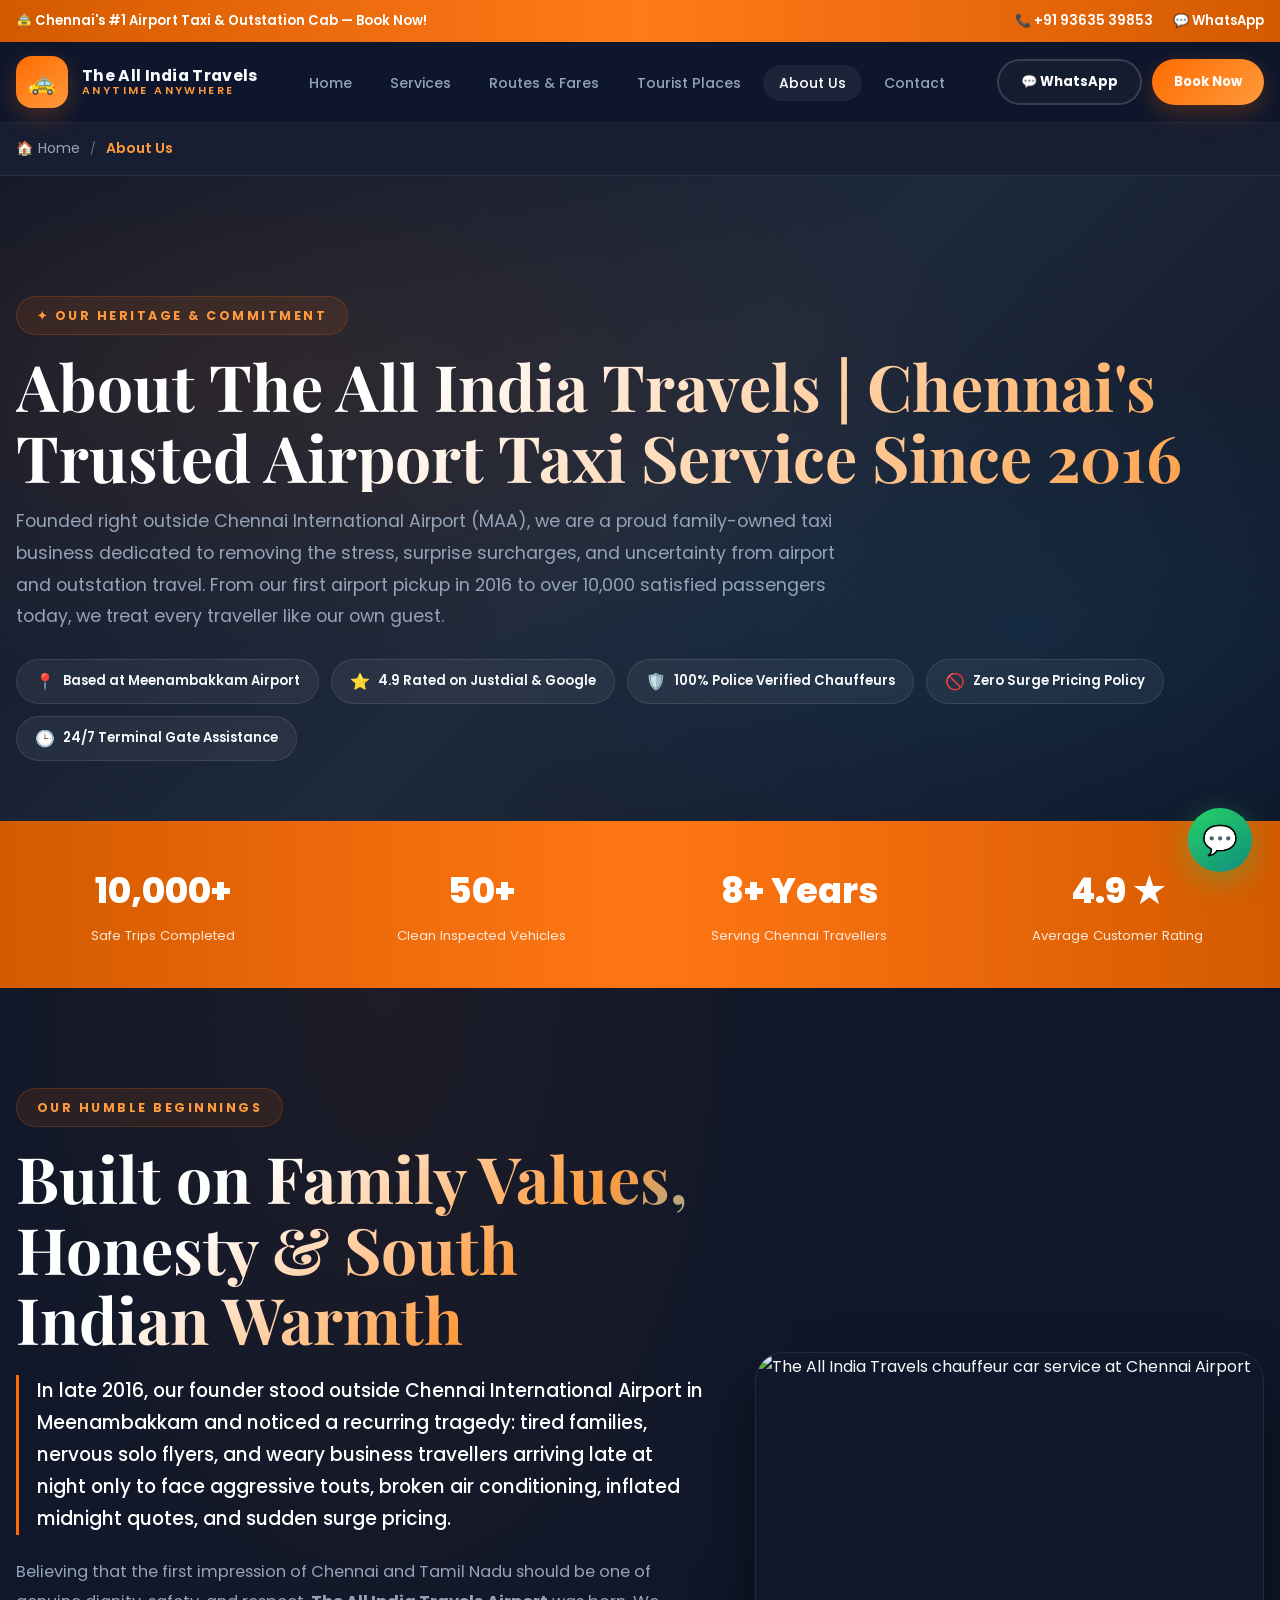
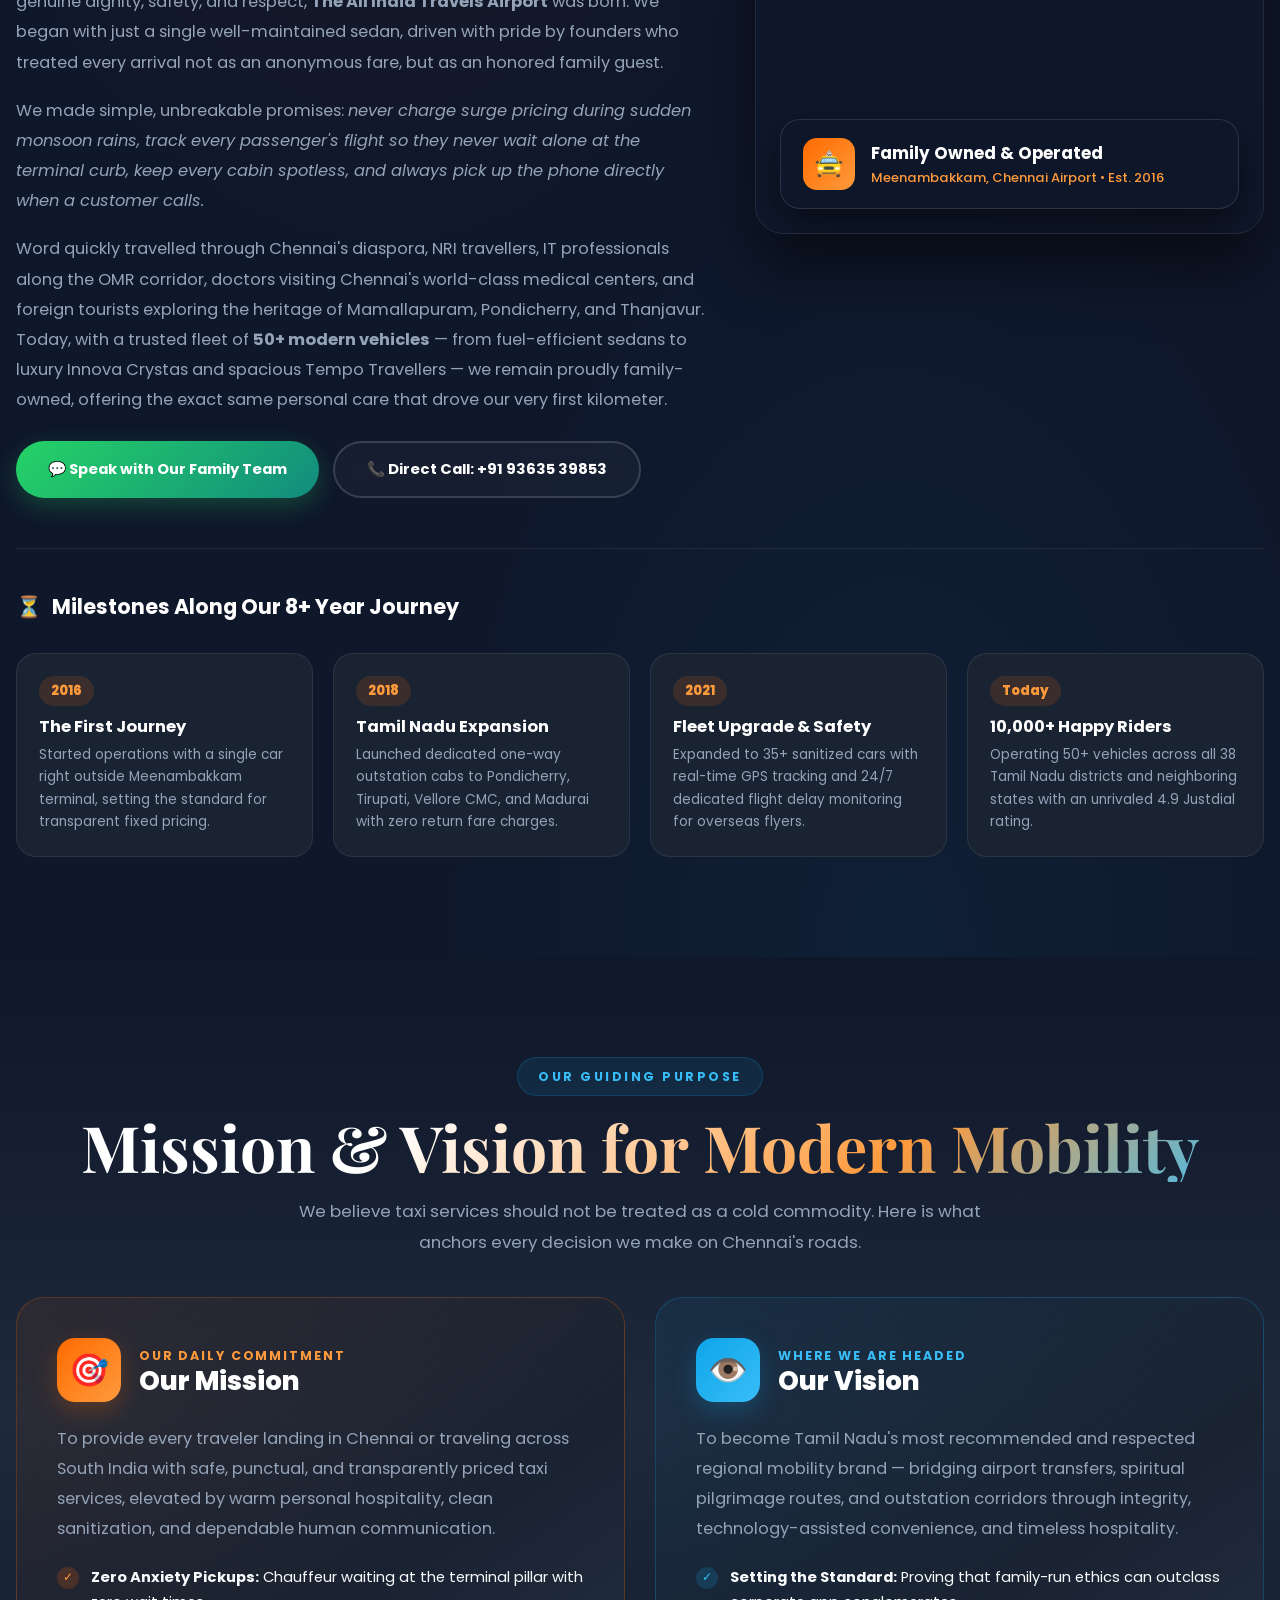
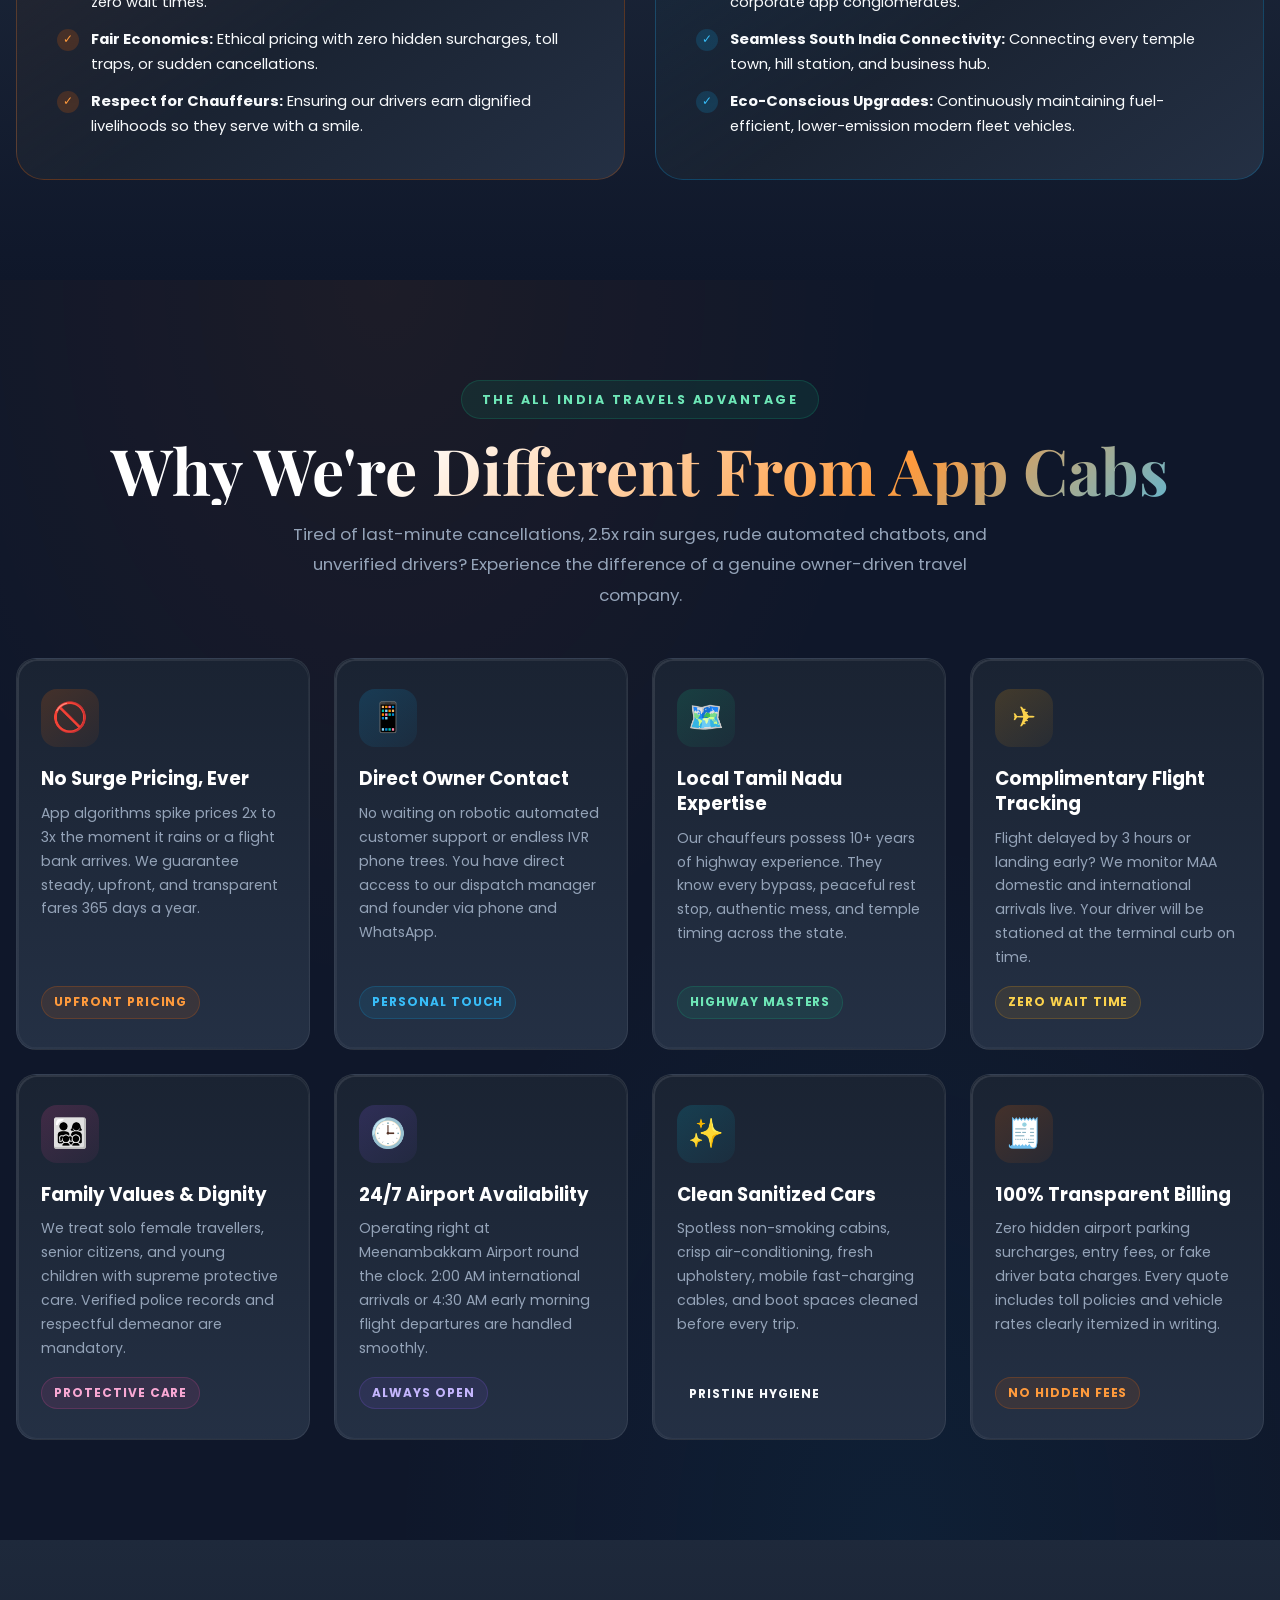
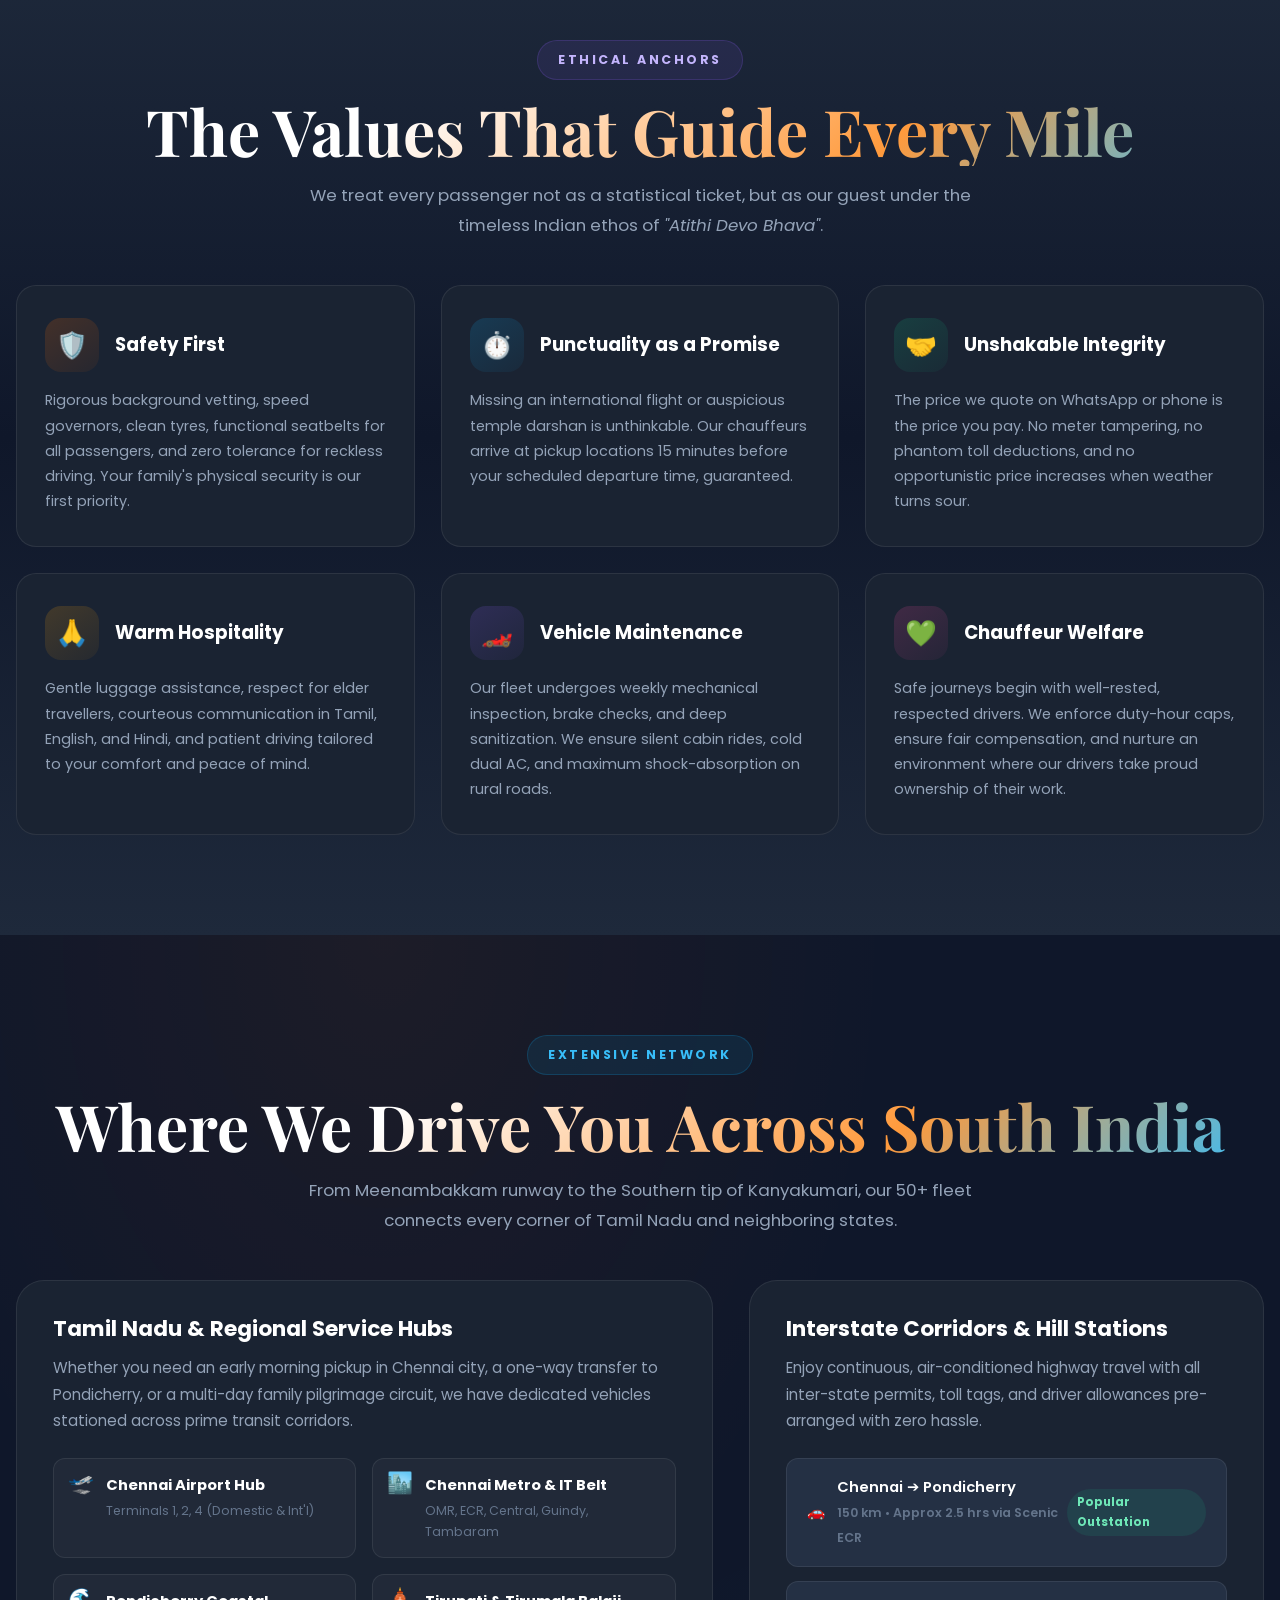
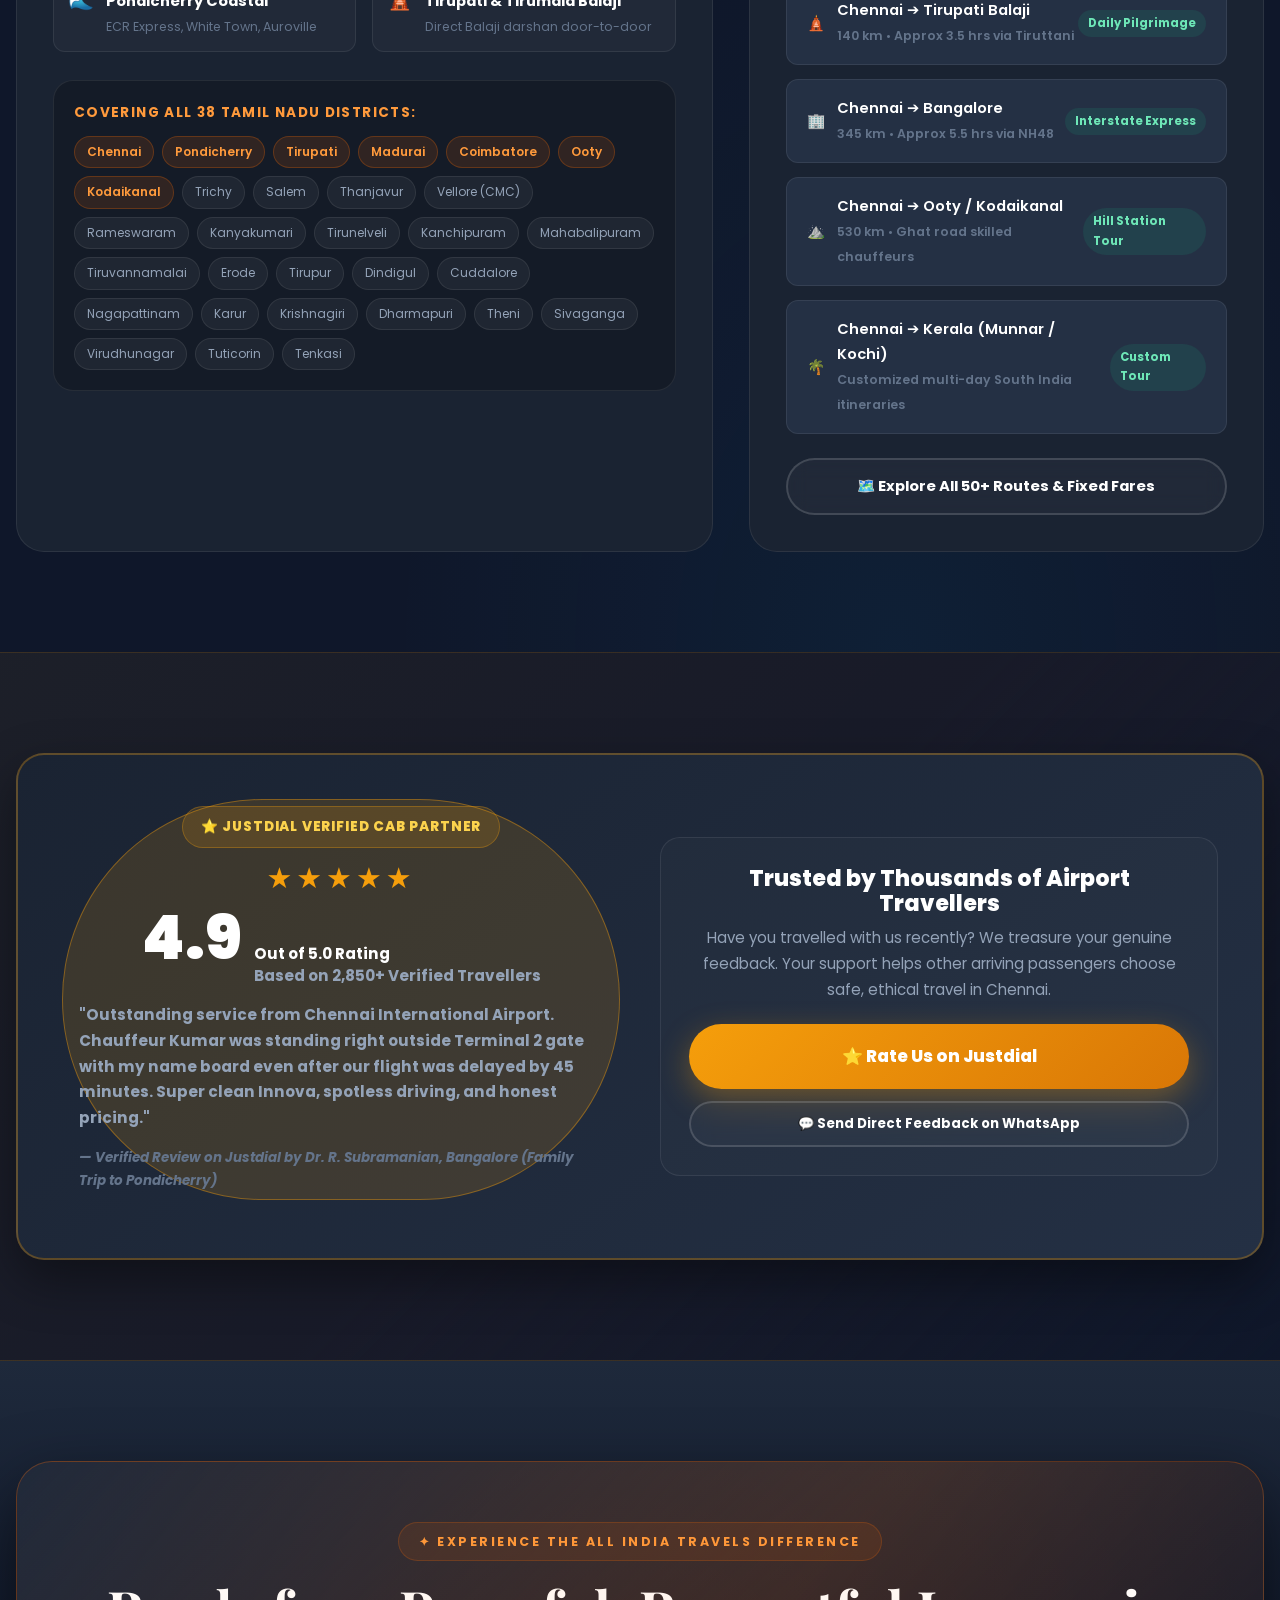
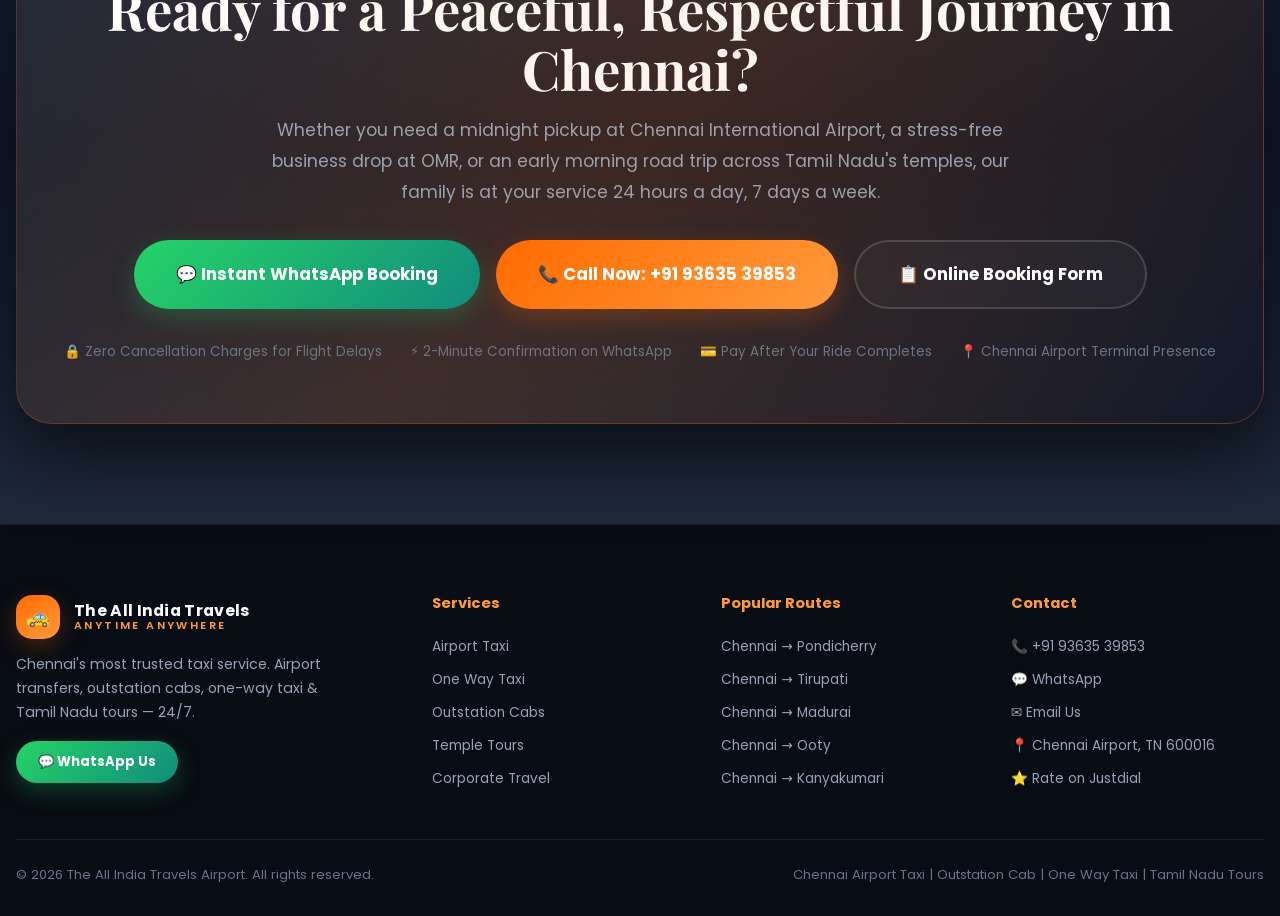
==== about.html @ 5c773606 "feat: complete multi-page website build with separate CSS and JS" ====
<!DOCTYPE html>
<html lang="en">
<head>
  <meta charset="UTF-8" />
  <meta name="viewport" content="width=device-width, initial-scale=1.0" />
  <title>About The All India Travels | Chennai's Trusted Airport Taxi Service Since 2016</title>
  <meta name="description" content="Learn about The All India Travels Airport — Chennai's family-owned taxi service founded in 2016. 50+ vehicles, 10,000+ happy passengers, zero surge pricing, and 24/7 airport transfers across Tamil Nadu." />
  <meta name="keywords" content="about the all india travels, chennai airport taxi company, trusted cab service chennai, family owned taxi chennai, meenambakkam airport cabs, outstation taxi tamil nadu, chennai taxi service history, reliable cab drivers chennai, airport taxi service 2016" />
  <meta name="author" content="The All India Travels" />
  <meta name="robots" content="index, follow" />
  <link rel="canonical" href="https://www.theallindiatravels.online/about.html" />

  <!-- Open Graph / Facebook -->
  <meta property="og:title" content="About The All India Travels | Chennai's Trusted Airport Taxi Service Since 2016" />
  <meta property="og:description" content="Family-owned taxi business at Chennai International Airport. 50+ modern vehicles, 10,000+ journeys completed, zero surge pricing, and personal hospitality across Tamil Nadu." />
  <meta property="og:type" content="website" />
  <meta property="og:url" content="https://www.theallindiatravels.online/about.html" />
  <meta property="og:image" content="https://images.unsplash.com/photo-1549399542-7e3f8b79c341?w=1200&h=630&fit=crop" />

  <!-- Twitter Card -->
  <meta name="twitter:card" content="summary_large_image" />
  <meta name="twitter:title" content="About The All India Travels | Chennai Airport Taxi Service" />
  <meta name="twitter:description" content="Discover our story: from a single airport car in 2016 to 50+ vehicles serving 10,000+ passengers across Tamil Nadu." />
  <meta name="twitter:image" content="https://images.unsplash.com/photo-1549399542-7e3f8b79c341?w=1200&h=630&fit=crop" />

  <!-- Geo Meta Tags -->
  <meta name="geo.region" content="IN-TN" />
  <meta name="geo.placename" content="Chennai" />
  <meta name="geo.position" content="12.9941;80.1709" />
  <meta name="ICBM" content="12.9941, 80.1709" />

  <!-- Google Fonts -->
  <link rel="preconnect" href="https://fonts.googleapis.com" />
  <link rel="preconnect" href="https://fonts.gstatic.com" crossorigin />
  <link href="https://fonts.googleapis.com/css2?family=Poppins:wght@400;500;600;700;800;900&family=Playfair+Display:wght@600;700;800&display=swap" rel="stylesheet" />

  <!-- Main Stylesheet -->
  <link rel="stylesheet" href="css/style.css" />

  <!-- Schema.org JSON-LD Markup -->
  <script type="application/ld+json">
  {
    "@context": "https://schema.org",
    "@graph": [
      {
        "@type": "AboutPage",
        "@id": "https://www.theallindiatravels.online/about.html#webpage",
        "url": "https://www.theallindiatravels.online/about.html",
        "name": "About The All India Travels | Chennai's Trusted Airport Taxi Service Since 2016",
        "description": "Background, mission, values, and story of The All India Travels Airport — Chennai's premier family-operated airport cab service.",
        "isPartOf": {
          "@type": "WebSite",
          "@id": "https://www.theallindiatravels.online/#website",
          "url": "https://www.theallindiatravels.online/",
          "name": "The All India Travels"
        }
      },
      {
        "@type": "TaxiService",
        "@id": "https://www.theallindiatravels.online/#taxibusiness",
        "name": "The All India Travels Airport",
        "alternateName": "The All India Travels",
        "foundingDate": "2016",
        "slogan": "AnyTime AnyWhere",
        "description": "Family-owned taxi company based at Chennai International Airport (MAA). Providing reliable airport transfers, outstation one-way cabs, temple tour packages, and corporate travels across Tamil Nadu and South India.",
        "telephone": "+919363539853",
        "email": "theallindiatravels@gmail.com",
        "url": "https://www.theallindiatravels.online/",
        "image": "https://images.unsplash.com/photo-1549399542-7e3f8b79c341?w=1200&h=630&fit=crop",
        "address": {
          "@type": "PostalAddress",
          "streetAddress": "International Airport, Pallavaram, Meenambakkam",
          "addressLocality": "Chennai",
          "addressRegion": "Tamil Nadu",
          "postalCode": "600016",
          "addressCountry": "IN"
        },
        "geo": {
          "@type": "GeoCoordinates",
          "latitude": "12.9941",
          "longitude": "80.1709"
        },
        "openingHoursSpecification": {
          "@type": "OpeningHoursSpecification",
          "dayOfWeek": ["Monday", "Tuesday", "Wednesday", "Thursday", "Friday", "Saturday", "Sunday"],
          "opens": "00:00",
          "closes": "23:59"
        },
        "priceRange": "₹₹",
        "aggregateRating": {
          "@type": "AggregateRating",
          "ratingValue": "4.9",
          "reviewCount": "2850",
          "bestRating": "5"
        },
        "sameAs": [
          "https://jsdl.in/RSL-OTC1785735437"
        ]
      }
    ]
  }
  </script>

  <!-- Custom Page Styles for About Us Section Highlights -->
  <style>
    /* Breadcrumb styling */
    .breadcrumb-nav {
      background: rgba(255, 255, 255, 0.03);
      border-bottom: 1px solid var(--border);
    }
    .breadcrumb-nav .container {
      display: flex;
      align-items: center;
      gap: 10px;
      padding: 14px 0;
      font-size: 0.88rem;
      color: var(--text-muted);
    }
    .breadcrumb-nav a {
      color: var(--text-muted);
      display: inline-flex;
      align-items: center;
      gap: 6px;
      transition: color 0.2s;
    }
    .breadcrumb-nav a:hover {
      color: var(--primary-light);
    }
    .breadcrumb-nav .sep {
      color: var(--text-faint);
      font-size: 0.75rem;
    }
    .breadcrumb-nav .current {
      color: var(--primary-light);
      font-weight: 600;
    }

    /* Page Hero custom badges */
    .about-hero-highlights {
      display: flex;
      flex-wrap: wrap;
      gap: 12px;
      margin-top: 26px;
    }
    .hero-badge {
      display: inline-flex;
      align-items: center;
      gap: 8px;
      padding: 8px 18px;
      border-radius: 999px;
      font-size: 0.82rem;
      font-weight: 600;
      background: rgba(255, 255, 255, 0.06);
      border: 1px solid rgba(255, 255, 255, 0.1);
      color: var(--text);
      backdrop-filter: blur(8px);
    }
    .hero-badge span {
      font-size: 1rem;
    }

    /* Story Section Styles */
    .story-grid {
      display: grid;
      grid-template-columns: 1.15fr 0.85fr;
      gap: 50px;
      align-items: center;
    }
    .story-content p {
      color: var(--text-muted);
      font-size: 1.02rem;
      line-height: 1.85;
      margin-bottom: 18px;
    }
    .story-lead {
      font-size: 1.18rem !important;
      color: #fff !important;
      font-weight: 500;
      line-height: 1.7 !important;
      border-left: 3px solid var(--primary);
      padding-left: 18px;
      margin-bottom: 22px !important;
    }
    .story-image-wrap {
      position: relative;
      border-radius: var(--radius-lg);
      overflow: hidden;
      box-shadow: var(--shadow-lg);
      border: 1px solid var(--border);
    }
    .story-image-wrap img {
      width: 100%;
      height: 480px;
      object-fit: cover;
      display: block;
      transition: transform 0.6s var(--ease);
    }
    .story-image-wrap:hover img {
      transform: scale(1.04);
    }
    .story-floating-badge {
      position: absolute;
      bottom: 24px;
      left: 24px;
      right: 24px;
      background: rgba(15, 23, 42, 0.88);
      backdrop-filter: blur(16px);
      border: 1px solid rgba(255, 255, 255, 0.12);
      border-radius: var(--radius);
      padding: 18px 22px;
      display: flex;
      align-items: center;
      gap: 16px;
      box-shadow: 0 16px 36px rgba(0,0,0,0.5);
    }
    .badge-icon-box {
      width: 52px;
      height: 52px;
      border-radius: 14px;
      background: linear-gradient(135deg, var(--primary), var(--primary-light));
      display: grid;
      place-items: center;
      font-size: 1.5rem;
      flex-shrink: 0;
      color: #fff;
    }
    .badge-text strong {
      display: block;
      color: #fff;
      font-size: 1.05rem;
      font-family: 'Poppins', sans-serif;
    }
    .badge-text span {
      display: block;
      color: var(--primary-light);
      font-size: 0.82rem;
      font-weight: 500;
    }

    /* Milestone Timeline */
    .timeline-wrap {
      margin-top: 50px;
      padding-top: 40px;
      border-top: 1px solid var(--border);
    }
    .timeline-title {
      font-size: 1.3rem;
      font-family: 'Poppins', sans-serif;
      font-weight: 700;
      color: #fff;
      margin-bottom: 28px;
      display: flex;
      align-items: center;
      gap: 10px;
    }
    .timeline-grid {
      display: grid;
      grid-template-columns: repeat(4, 1fr);
      gap: 20px;
      position: relative;
    }
    .timeline-card {
      background: var(--surface);
      border: 1px solid var(--border);
      border-radius: var(--radius);
      padding: 22px;
      position: relative;
      transition: all 0.35s var(--ease);
    }
    .timeline-card:hover {
      border-color: var(--primary);
      transform: translateY(-4px);
      box-shadow: var(--shadow);
    }
    .timeline-year {
      display: inline-block;
      padding: 4px 12px;
      border-radius: 999px;
      background: rgba(255, 107, 0, 0.14);
      color: var(--primary-light);
      font-weight: 800;
      font-size: 0.82rem;
      margin-bottom: 12px;
      font-family: 'Poppins', sans-serif;
    }
    .timeline-card h4 {
      font-size: 1.02rem;
      font-family: 'Poppins', sans-serif;
      font-weight: 700;
      color: #fff;
      margin-bottom: 8px;
    }
    .timeline-card p {
      font-size: 0.85rem;
      color: var(--text-muted);
      line-height: 1.65;
      margin: 0;
    }

    /* Mission & Vision Section */
    .mission-vision-grid {
      display: grid;
      grid-template-columns: 1fr 1fr;
      gap: 30px;
      margin-top: 40px;
    }
    .mv-card {
      padding: 40px;
      border-radius: var(--radius-lg);
      position: relative;
      overflow: hidden;
      transition: all 0.4s var(--ease);
    }
    .mv-mission {
      background: linear-gradient(145deg, rgba(255,107,0,0.08) 0%, var(--surface) 60%, var(--surface-2) 100%);
      border: 1px solid rgba(255,107,0,0.25);
    }
    .mv-mission:hover {
      border-color: var(--primary);
      box-shadow: 0 20px 45px rgba(255,107,0,0.18);
      transform: translateY(-6px);
    }
    .mv-vision {
      background: linear-gradient(145deg, rgba(14,165,233,0.08) 0%, var(--surface) 60%, var(--surface-2) 100%);
      border: 1px solid rgba(14,165,233,0.25);
    }
    .mv-vision:hover {
      border-color: var(--secondary);
      box-shadow: 0 20px 45px rgba(14,165,233,0.18);
      transform: translateY(-6px);
    }
    .mv-header {
      display: flex;
      align-items: center;
      gap: 18px;
      margin-bottom: 22px;
    }
    .mv-icon {
      width: 64px;
      height: 64px;
      border-radius: 18px;
      display: grid;
      place-items: center;
      font-size: 2rem;
      flex-shrink: 0;
    }
    .mv-mission .mv-icon {
      background: linear-gradient(135deg, var(--primary), var(--primary-light));
      color: #fff;
      box-shadow: 0 8px 24px var(--primary-glow);
    }
    .mv-vision .mv-icon {
      background: linear-gradient(135deg, var(--secondary), var(--secondary-light));
      color: #fff;
      box-shadow: 0 8px 24px var(--secondary-glow);
    }
    .mv-card h3 {
      font-size: 1.65rem;
      font-family: 'Poppins', sans-serif;
      font-weight: 800;
      color: #fff;
    }
    .mv-card .mv-tag {
      font-size: 0.78rem;
      text-transform: uppercase;
      letter-spacing: 0.15em;
      font-weight: 700;
      display: block;
    }
    .mv-mission .mv-tag { color: var(--primary-light); }
    .mv-vision .mv-tag { color: var(--secondary-light); }
    .mv-body p {
      color: var(--text-muted);
      font-size: 1.02rem;
      line-height: 1.85;
      margin-bottom: 20px;
    }
    .mv-points {
      list-style: none;
      padding: 0;
      margin: 0;
      display: flex;
      flex-direction: column;
      gap: 12px;
    }
    .mv-points li {
      display: flex;
      align-items: flex-start;
      gap: 12px;
      font-size: 0.92rem;
      color: var(--text);
    }
    .mv-points li span.tick {
      display: inline-grid;
      place-items: center;
      width: 22px;
      height: 22px;
      border-radius: 50%;
      font-size: 0.75rem;
      font-weight: 800;
      flex-shrink: 0;
      margin-top: 2px;
    }
    .mv-mission span.tick {
      background: rgba(255, 107, 0, 0.18);
      color: var(--primary-light);
    }
    .mv-vision span.tick {
      background: rgba(14, 165, 233, 0.18);
      color: var(--secondary-light);
    }

    /* 8 Why We're Different Cards */
    .diff-grid {
      display: grid;
      grid-template-columns: repeat(4, 1fr);
      gap: 24px;
      margin-top: 48px;
    }
    .diff-card {
      background: linear-gradient(180deg, var(--surface), var(--surface-2));
      border: 1px solid var(--border);
      border-radius: var(--radius);
      padding: 30px 24px;
      display: flex;
      flex-direction: column;
      justify-content: space-between;
      transition: all 0.35s var(--ease);
      position: relative;
      overflow: hidden;
    }
    .diff-card::after {
      content: '';
      position: absolute;
      inset: 0;
      border-radius: var(--radius);
      padding: 1.5px;
      background: linear-gradient(135deg, rgba(255,255,255,0.1), transparent);
      -webkit-mask: linear-gradient(#fff 0 0) content-box, linear-gradient(#fff 0 0);
      -webkit-mask-composite: xor;
      mask-composite: exclude;
      pointer-events: none;
    }
    .diff-card:hover {
      transform: translateY(-8px);
      box-shadow: var(--shadow-lg);
    }
    .diff-card:nth-child(1):hover { border-color: var(--primary); }
    .diff-card:nth-child(2):hover { border-color: var(--secondary); }
    .diff-card:nth-child(3):hover { border-color: var(--green); }
    .diff-card:nth-child(4):hover { border-color: var(--amber); }
    .diff-card:nth-child(5):hover { border-color: var(--pink); }
    .diff-card:nth-child(6):hover { border-color: var(--purple); }
    .diff-card:nth-child(7):hover { border-color: var(--cyan); }
    .diff-card:nth-child(8):hover { border-color: var(--primary-light); }

    .diff-icon-wrap {
      width: 58px;
      height: 58px;
      border-radius: 16px;
      display: grid;
      place-items: center;
      font-size: 1.8rem;
      margin-bottom: 20px;
      transition: transform 0.3s var(--ease-bounce);
    }
    .diff-card:hover .diff-icon-wrap {
      transform: scale(1.1) rotate(-4deg);
    }
    .diff-card h4 {
      font-size: 1.15rem;
      font-family: 'Poppins', sans-serif;
      font-weight: 700;
      color: #fff;
      margin-bottom: 10px;
      line-height: 1.35;
    }
    .diff-card p {
      color: var(--text-muted);
      font-size: 0.88rem;
      line-height: 1.7;
      margin-bottom: 16px;
      flex-grow: 1;
    }
    .diff-card-meta {
      display: inline-flex;
      align-items: center;
      gap: 6px;
      font-size: 0.75rem;
      font-weight: 700;
      text-transform: uppercase;
      letter-spacing: 0.08em;
      padding: 5px 12px;
      border-radius: 999px;
      width: fit-content;
    }

    /* Values Section */
    .values-grid {
      display: grid;
      grid-template-columns: repeat(3, 1fr);
      gap: 26px;
      margin-top: 45px;
    }
    .value-card {
      background: var(--surface);
      border: 1px solid var(--border);
      border-radius: var(--radius);
      padding: 32px 28px;
      position: relative;
      overflow: hidden;
      transition: all 0.35s var(--ease);
    }
    .value-card:hover {
      border-color: rgba(255, 255, 255, 0.2);
      transform: translateY(-6px);
      box-shadow: var(--shadow-lg);
    }
    .value-card-top {
      display: flex;
      align-items: center;
      gap: 16px;
      margin-bottom: 16px;
    }
    .value-icon {
      width: 54px;
      height: 54px;
      border-radius: 16px;
      display: grid;
      place-items: center;
      font-size: 1.6rem;
      flex-shrink: 0;
    }
    .value-card h4 {
      font-size: 1.15rem;
      font-family: 'Poppins', sans-serif;
      font-weight: 700;
      color: #fff;
    }
    .value-card p {
      color: var(--text-muted);
      font-size: 0.9rem;
      line-height: 1.75;
      margin: 0;
    }

    /* Coverage Section */
    .coverage-grid {
      display: grid;
      grid-template-columns: 1.15fr 0.85fr;
      gap: 36px;
      margin-top: 45px;
      align-items: stretch;
    }
    .coverage-card {
      background: var(--surface);
      border: 1px solid var(--border);
      border-radius: var(--radius-lg);
      padding: 36px;
      display: flex;
      flex-direction: column;
      justify-content: space-between;
    }
    .coverage-card h3 {
      font-size: 1.35rem;
      font-family: 'Poppins', sans-serif;
      font-weight: 700;
      color: #fff;
      margin-bottom: 14px;
    }
    .coverage-card p {
      color: var(--text-muted);
      font-size: 0.94rem;
      line-height: 1.75;
      margin-bottom: 24px;
    }
    .hub-list {
      display: grid;
      grid-template-columns: repeat(2, 1fr);
      gap: 16px;
      margin-bottom: 28px;
    }
    .hub-item {
      display: flex;
      align-items: flex-start;
      gap: 12px;
      padding: 14px;
      background: rgba(255, 255, 255, 0.03);
      border: 1px solid var(--border);
      border-radius: var(--radius-sm);
      transition: border-color 0.2s;
    }
    .hub-item:hover {
      border-color: var(--primary);
    }
    .hub-icon {
      font-size: 1.3rem;
      line-height: 1;
    }
    .hub-info strong {
      display: block;
      font-size: 0.92rem;
      color: #fff;
      font-family: 'Poppins', sans-serif;
    }
    .hub-info span {
      display: block;
      font-size: 0.78rem;
      color: var(--text-faint);
      margin-top: 2px;
    }

    .districts-container {
      background: rgba(0, 0, 0, 0.22);
      border: 1px solid var(--border);
      border-radius: var(--radius);
      padding: 20px;
    }
    .districts-title {
      font-size: 0.85rem;
      font-weight: 700;
      text-transform: uppercase;
      letter-spacing: 0.1em;
      color: var(--primary-light);
      margin-bottom: 12px;
    }
    .district-tags {
      display: flex;
      flex-wrap: wrap;
      gap: 8px;
    }
    .dist-tag {
      font-size: 0.75rem;
      padding: 5px 12px;
      background: rgba(255, 255, 255, 0.05);
      border: 1px solid rgba(255, 255, 255, 0.08);
      border-radius: 999px;
      color: var(--text-muted);
      transition: all 0.2s;
    }
    .dist-tag:hover {
      color: #fff;
      border-color: var(--secondary);
      background: rgba(14, 165, 233, 0.12);
    }
    .dist-tag.featured {
      background: rgba(255, 107, 0, 0.12);
      border-color: rgba(255, 107, 0, 0.25);
      color: var(--primary-light);
      font-weight: 600;
    }

    .corridor-list {
      display: flex;
      flex-direction: column;
      gap: 14px;
    }
    .corridor-item {
      display: flex;
      align-items: center;
      justify-content: space-between;
      padding: 16px 20px;
      background: var(--surface-2);
      border: 1px solid var(--border);
      border-radius: var(--radius-sm);
      transition: all 0.3s var(--ease);
    }
    .corridor-item:hover {
      border-color: var(--secondary);
      transform: translateX(4px);
    }
    .corridor-route {
      display: flex;
      align-items: center;
      gap: 12px;
      font-weight: 600;
      font-size: 0.92rem;
      color: #fff;
    }
    .corridor-time {
      font-size: 0.78rem;
      color: var(--text-faint);
    }
    .corridor-type {
      padding: 4px 10px;
      border-radius: 999px;
      font-size: 0.72rem;
      font-weight: 700;
      background: rgba(16, 185, 129, 0.12);
      color: var(--green-light);
    }

    /* Justdial Rating Section */
    .jd-section {
      background: linear-gradient(135deg, rgba(245, 158, 11, 0.06), rgba(255, 107, 0, 0.04), var(--dark));
      border-top: 1px solid rgba(245, 158, 11, 0.15);
      border-bottom: 1px solid rgba(245, 158, 11, 0.15);
      position: relative;
    }
    .jd-box {
      background: linear-gradient(145deg, var(--surface), var(--surface-2));
      border: 2px solid rgba(245, 158, 11, 0.3);
      border-radius: var(--radius-lg);
      padding: 44px;
      display: grid;
      grid-template-columns: 1fr 1fr;
      gap: 40px;
      align-items: center;
      box-shadow: 0 20px 50px rgba(0,0,0,0.4);
    }
    .jd-badge-wrap {
      display: flex;
      flex-direction: column;
      gap: 16px;
    }
    .jd-logo-pill {
      display: inline-flex;
      align-items: center;
      gap: 10px;
      padding: 8px 18px;
      border-radius: 999px;
      background: rgba(245, 158, 11, 0.15);
      color: var(--amber-light);
      font-weight: 800;
      font-size: 0.85rem;
      letter-spacing: 0.06em;
      text-transform: uppercase;
      width: fit-content;
      border: 1px solid rgba(245, 158, 11, 0.3);
    }
    .jd-stars-large {
      color: var(--amber);
      font-size: 1.8rem;
      letter-spacing: 4px;
      line-height: 1;
    }
    .jd-score-row {
      display: flex;
      align-items: baseline;
      gap: 12px;
    }
    .jd-score-number {
      font-size: 3.8rem;
      font-weight: 900;
      line-height: 1;
      font-family: 'Poppins', sans-serif;
      color: #fff;
    }
    .jd-score-sub {
      color: var(--text-muted);
      font-size: 0.95rem;
      line-height: 1.4;
    }
    .jd-score-sub strong {
      color: #fff;
      display: block;
    }
    .jd-action-area {
      background: rgba(255, 255, 255, 0.02);
      border: 1px solid var(--border);
      border-radius: var(--radius);
      padding: 28px;
      text-align: center;
    }
    .jd-action-area p {
      color: var(--text-muted);
      font-size: 0.94rem;
      line-height: 1.7;
      margin-bottom: 22px;
    }
    .btn-jd {
      background: linear-gradient(135deg, #F59E0B, #D97706);
      color: #fff;
      font-weight: 800;
      box-shadow: 0 10px 30px rgba(245, 158, 11, 0.35);
    }
    .btn-jd:hover {
      transform: translateY(-3px);
      box-shadow: 0 16px 40px rgba(245, 158, 11, 0.45);
      color: #fff;
    }

    /* CTA Section custom polish */
    .about-cta-card {
      background: linear-gradient(135deg, var(--dark-2) 0%, rgba(255,107,0,0.12) 50%, var(--dark) 100%);
      border: 1px solid rgba(255, 107, 0, 0.3);
      border-radius: var(--radius-xl);
      padding: 60px 40px;
      text-align: center;
      position: relative;
      overflow: hidden;
      box-shadow: 0 30px 70px rgba(0,0,0,0.6);
    }
    .about-cta-card::before {
      content: '';
      position: absolute;
      top: -50%;
      left: -50%;
      width: 200%;
      height: 200%;
      background: radial-gradient(circle at 50% 50%, rgba(255,107,0,0.08), transparent 60%);
      pointer-events: none;
    }
    .about-cta-buttons {
      display: flex;
      justify-content: center;
      gap: 16px;
      margin-top: 32px;
      flex-wrap: wrap;
    }
    .cta-guarantee-row {
      display: flex;
      justify-content: center;
      gap: 28px;
      margin-top: 32px;
      flex-wrap: wrap;
      color: var(--text-faint);
      font-size: 0.84rem;
    }
    .cta-guarantee-row span {
      display: inline-flex;
      align-items: center;
      gap: 6px;
    }

    /* Responsive adjustments for About page */
    @media (max-width: 1024px) {
      .story-grid, .coverage-grid, .jd-box {
        grid-template-columns: 1fr;
        gap: 36px;
      }
      .diff-grid {
        grid-template-columns: repeat(2, 1fr);
      }
      .timeline-grid {
        grid-template-columns: repeat(2, 1fr);
      }
      .values-grid {
        grid-template-columns: repeat(2, 1fr);
      }
      .story-image-wrap img {
        height: 380px;
      }
    }
    @media (max-width: 640px) {
      .diff-grid, .timeline-grid, .values-grid, .mission-vision-grid, .hub-list {
        grid-template-columns: 1fr;
      }
      .about-cta-card {
        padding: 40px 20px;
      }
      .jd-box {
        padding: 24px;
      }
      .jd-score-number {
        font-size: 2.8rem;
      }
      .story-floating-badge {
        position: static;
        margin-top: 14px;
      }
      .story-image-wrap img {
        height: 280px;
      }
    }
  </style>
</head>
<body>

  <!-- Page Loader -->
  <div class="page-loader"><div class="loader-spinner"></div></div>
  <div class="scroll-progress"></div>

  <!-- Top Bar -->
  <div class="topbar">
    <div class="container topbar-inner">
      <div>🚖 Chennai's #1 Airport Taxi & Outstation Cab — Book Now!</div>
      <div class="topbar-links">
        <a href="tel:+919363539853">📞 +91 93635 39853</a>
        <a href="https://wa.me/919363539853" target="_blank" rel="noopener noreferrer">💬 WhatsApp</a>
      </div>
    </div>
  </div>

  <!-- Header -->
  <header class="site-header">
    <div class="container header-inner">
      <a class="brand" href="index.html">
        <span class="brand-logo">🚕</span>
        <span class="brand-text">
          <strong>The All India Travels</strong>
          <small>AnyTime AnyWhere</small>
        </span>
      </a>
      <nav class="nav-desktop" aria-label="Primary">
        <ul>
          <li><a href="index.html">Home</a></li>
          <li><a href="services.html">Services</a></li>
          <li><a href="routes.html">Routes & Fares</a></li>
          <li><a href="tourist-places.html">Tourist Places</a></li>
          <li><a href="about.html">About Us</a></li>
          <li><a href="contact.html">Contact</a></li>
        </ul>
      </nav>
      <div class="header-cta">
        <a class="btn btn-outline btn-sm" href="https://wa.me/919363539853" target="_blank" rel="noopener noreferrer">💬 WhatsApp</a>
        <a class="btn btn-primary btn-sm" href="contact.html">Book Now</a>
      </div>
      <button class="hamburger" aria-label="Toggle menu">
        <span></span><span></span><span></span>
      </button>
    </div>
  </header>

  <!-- Mobile Nav -->
  <div class="mobile-nav">
    <a href="index.html">Home</a>
    <a href="services.html">Services</a>
    <a href="routes.html">Routes & Fares</a>
    <a href="tourist-places.html">Tourist Places</a>
    <a href="about.html">About Us</a>
    <a href="contact.html">Contact</a>
    <a class="btn btn-whatsapp" href="https://wa.me/919363539853" target="_blank" rel="noopener noreferrer">💬 Book on WhatsApp</a>
  </div>

  <!-- Breadcrumb Navigation -->
  <nav class="breadcrumb-nav" aria-label="Breadcrumb">
    <div class="container">
      <a href="index.html">🏠 Home</a>
      <span class="sep">/</span>
      <span class="current">About Us</span>
    </div>
  </nav>

  <!-- SECTION 1: Page Hero with Breadcrumb & Core Identity -->
  <section class="page-hero">
    <div class="container">
      <div class="fade-up">
        <div class="section-label label-orange">✦ Our Heritage & Commitment</div>
        <h1 style="margin-top: 16px;">About The All India Travels | Chennai's Trusted Airport Taxi Service Since 2016</h1>
        <p style="max-width: 78ch; font-size: 1.1rem; line-height: 1.8;">
          Founded right outside Chennai International Airport (MAA), we are a proud family-owned taxi business dedicated to removing the stress, surprise surcharges, and uncertainty from airport and outstation travel. From our first airport pickup in 2016 to over 10,000 satisfied passengers today, we treat every traveller like our own guest.
        </p>

        <div class="about-hero-highlights">
          <div class="hero-badge"><span>📍</span> Based at Meenambakkam Airport</div>
          <div class="hero-badge"><span>⭐</span> 4.9 Rated on Justdial & Google</div>
          <div class="hero-badge"><span>🛡️</span> 100% Police Verified Chauffeurs</div>
          <div class="hero-badge"><span>🚫</span> Zero Surge Pricing Policy</div>
          <div class="hero-badge"><span>🕒</span> 24/7 Terminal Gate Assistance</div>
        </div>
      </div>
    </div>
  </section>

  <!-- SECTION 6: Key Numbers & Stats Bar (Early Social Proof) -->
  <section class="stats-bar">
    <div class="container">
      <div class="stats-grid">
        <div class="stat-item fade-up">
          <span class="stat-num" data-count="10000" data-suffix="+">10,000+</span>
          <span class="stat-label">Safe Trips Completed</span>
        </div>
        <div class="stat-item fade-up" style="transition-delay: 0.1s;">
          <span class="stat-num" data-count="50" data-suffix="+">50+</span>
          <span class="stat-label">Clean Inspected Vehicles</span>
        </div>
        <div class="stat-item fade-up" style="transition-delay: 0.2s;">
          <span class="stat-num" data-count="8" data-suffix="+ Years">8+ Years</span>
          <span class="stat-label">Serving Chennai Travellers</span>
        </div>
        <div class="stat-item fade-up" style="transition-delay: 0.3s;">
          <span class="stat-num" data-count="4" data-suffix=".9 ★">4.9 ★</span>
          <span class="stat-label">Average Customer Rating</span>
        </div>
      </div>
    </div>
  </section>

  <!-- SECTION 2: Our Story — From One Car to 50+ Modern Vehicles -->
  <section class="section bg-gradient-radial">
    <div class="container">
      <div class="story-grid">
        <div class="story-content fade-left">
          <div class="section-label label-orange">Our Humble Beginnings</div>
          <h2 class="section-title" style="margin-bottom: 20px;">Built on Family Values, Honesty & South Indian Warmth</h2>
          
          <p class="story-lead">
            In late 2016, our founder stood outside Chennai International Airport in Meenambakkam and noticed a recurring tragedy: tired families, nervous solo flyers, and weary business travellers arriving late at night only to face aggressive touts, broken air conditioning, inflated midnight quotes, and sudden surge pricing.
          </p>

          <p>
            Believing that the first impression of Chennai and Tamil Nadu should be one of genuine dignity, safety, and respect, <strong>The All India Travels Airport</strong> was born. We began with just a single well-maintained sedan, driven with pride by founders who treated every arrival not as an anonymous fare, but as an honored family guest.
          </p>

          <p>
            We made simple, unbreakable promises: <em>never charge surge pricing during sudden monsoon rains, track every passenger's flight so they never wait alone at the terminal curb, keep every cabin spotless, and always pick up the phone directly when a customer calls.</em>
          </p>

          <p>
            Word quickly travelled through Chennai's diaspora, NRI travellers, IT professionals along the OMR corridor, doctors visiting Chennai's world-class medical centers, and foreign tourists exploring the heritage of Mamallapuram, Pondicherry, and Thanjavur. Today, with a trusted fleet of <strong>50+ modern vehicles</strong> — from fuel-efficient sedans to luxury Innova Crystas and spacious Tempo Travellers — we remain proudly family-owned, offering the exact same personal care that drove our very first kilometer.
          </p>

          <div style="display: flex; gap: 14px; margin-top: 26px; flex-wrap: wrap;">
            <a href="https://wa.me/919363539853?text=Hi%2C%20I%20would%20like%20to%20know%20more%20about%20your%20airport%20taxi%20services" class="btn btn-whatsapp" target="_blank" rel="noopener noreferrer">
              💬 Speak with Our Family Team
            </a>
            <a href="tel:+919363539853" class="btn btn-outline">
              📞 Direct Call: +91 93635 39853
            </a>
          </div>
        </div>

        <div class="story-image-wrap fade-right">
          <img src="https://images.unsplash.com/photo-1549399542-7e3f8b79c341?w=900&h=800&fit=crop&q=80" alt="The All India Travels chauffeur car service at Chennai Airport" loading="lazy" />
          <div class="story-floating-badge">
            <div class="badge-icon-box">🚖</div>
            <div class="badge-text">
              <strong>Family Owned & Operated</strong>
              <span>Meenambakkam, Chennai Airport • Est. 2016</span>
            </div>
          </div>
        </div>
      </div>

      <!-- Milestone Timeline Component -->
      <div class="timeline-wrap fade-up">
        <div class="timeline-title">
          <span>⏳</span> Milestones Along Our 8+ Year Journey
        </div>
        <div class="timeline-grid">
          <div class="timeline-card">
            <span class="timeline-year">2016</span>
            <h4>The First Journey</h4>
            <p>Started operations with a single car right outside Meenambakkam terminal, setting the standard for transparent fixed pricing.</p>
          </div>
          <div class="timeline-card">
            <span class="timeline-year">2018</span>
            <h4>Tamil Nadu Expansion</h4>
            <p>Launched dedicated one-way outstation cabs to Pondicherry, Tirupati, Vellore CMC, and Madurai with zero return fare charges.</p>
          </div>
          <div class="timeline-card">
            <span class="timeline-year">2021</span>
            <h4>Fleet Upgrade & Safety</h4>
            <p>Expanded to 35+ sanitized cars with real-time GPS tracking and 24/7 dedicated flight delay monitoring for overseas flyers.</p>
          </div>
          <div class="timeline-card">
            <span class="timeline-year">Today</span>
            <h4>10,000+ Happy Riders</h4>
            <p>Operating 50+ vehicles across all 38 Tamil Nadu districts and neighboring states with an unrivaled 4.9 Justdial rating.</p>
          </div>
        </div>
      </div>
    </div>
  </section>

  <!-- SECTION 3: Our Mission & Vision -->
  <section class="section bg-gradient-1">
    <div class="container">
      <div class="text-center fade-up">
        <div class="section-label label-blue">Our Guiding Purpose</div>
        <h2 class="section-title">Mission & Vision for Modern Mobility</h2>
        <p class="section-subtitle mx-auto">
          We believe taxi services should not be treated as a cold commodity. Here is what anchors every decision we make on Chennai's roads.
        </p>
      </div>

      <div class="mission-vision-grid">
        <!-- Mission Card -->
        <div class="mv-card mv-mission fade-left">
          <div class="mv-header">
            <div class="mv-icon">🎯</div>
            <div>
              <span class="mv-tag">Our Daily Commitment</span>
              <h3>Our Mission</h3>
            </div>
          </div>
          <div class="mv-body">
            <p>
              To provide every traveler landing in Chennai or traveling across South India with safe, punctual, and transparently priced taxi services, elevated by warm personal hospitality, clean sanitization, and dependable human communication.
            </p>
            <ul class="mv-points">
              <li>
                <span class="tick">✓</span>
                <span><strong>Zero Anxiety Pickups:</strong> Chauffeur waiting at the terminal pillar with zero wait times.</span>
              </li>
              <li>
                <span class="tick">✓</span>
                <span><strong>Fair Economics:</strong> Ethical pricing with zero hidden surcharges, toll traps, or sudden cancellations.</span>
              </li>
              <li>
                <span class="tick">✓</span>
                <span><strong>Respect for Chauffeurs:</strong> Ensuring our drivers earn dignified livelihoods so they serve with a smile.</span>
              </li>
            </ul>
          </div>
        </div>

        <!-- Vision Card -->
        <div class="mv-card mv-vision fade-right">
          <div class="mv-header">
            <div class="mv-icon">👁️</div>
            <div>
              <span class="mv-tag">Where We Are Headed</span>
              <h3>Our Vision</h3>
            </div>
          </div>
          <div class="mv-body">
            <p>
              To become Tamil Nadu's most recommended and respected regional mobility brand — bridging airport transfers, spiritual pilgrimage routes, and outstation corridors through integrity, technology-assisted convenience, and timeless hospitality.
            </p>
            <ul class="mv-points">
              <li>
                <span class="tick">✓</span>
                <span><strong>Setting the Standard:</strong> Proving that family-run ethics can outclass corporate app conglomerates.</span>
              </li>
              <li>
                <span class="tick">✓</span>
                <span><strong>Seamless South India Connectivity:</strong> Connecting every temple town, hill station, and business hub.</span>
              </li>
              <li>
                <span class="tick">✓</span>
                <span><strong>Eco-Conscious Upgrades:</strong> Continuously maintaining fuel-efficient, lower-emission modern fleet vehicles.</span>
              </li>
            </ul>
          </div>
        </div>
      </div>
    </div>
  </section>

  <!-- SECTION 4: Why We're Different — 8 Clear Reasons -->
  <section class="section bg-gradient-radial">
    <div class="container">
      <div class="text-center fade-up">
        <div class="section-label label-green">The All India Travels Advantage</div>
        <h2 class="section-title">Why We're Different From App Cabs</h2>
        <p class="section-subtitle mx-auto">
          Tired of last-minute cancellations, 2.5x rain surges, rude automated chatbots, and unverified drivers? Experience the difference of a genuine owner-driven travel company.
        </p>
      </div>

      <div class="diff-grid">
        <!-- Card 1: No Surge Pricing -->
        <div class="diff-card fade-up">
          <div>
            <div class="diff-icon-wrap icon-orange">🚫</div>
            <h4>No Surge Pricing, Ever</h4>
            <p>App algorithms spike prices 2x to 3x the moment it rains or a flight bank arrives. We guarantee steady, upfront, and transparent fares 365 days a year.</p>
          </div>
          <span class="diff-card-meta label-orange">Upfront Pricing</span>
        </div>

        <!-- Card 2: Direct Owner Contact -->
        <div class="diff-card fade-up" style="transition-delay: 0.05s;">
          <div>
            <div class="diff-icon-wrap icon-blue">📱</div>
            <h4>Direct Owner Contact</h4>
            <p>No waiting on robotic automated customer support or endless IVR phone trees. You have direct access to our dispatch manager and founder via phone and WhatsApp.</p>
          </div>
          <span class="diff-card-meta label-blue">Personal Touch</span>
        </div>

        <!-- Card 3: Local Tamil Nadu Expertise -->
        <div class="diff-card fade-up" style="transition-delay: 0.1s;">
          <div>
            <div class="diff-icon-wrap icon-green">🗺️</div>
            <h4>Local Tamil Nadu Expertise</h4>
            <p>Our chauffeurs possess 10+ years of highway experience. They know every bypass, peaceful rest stop, authentic mess, and temple timing across the state.</p>
          </div>
          <span class="diff-card-meta label-green">Highway Masters</span>
        </div>

        <!-- Card 4: Flight Tracking -->
        <div class="diff-card fade-up" style="transition-delay: 0.15s;">
          <div>
            <div class="diff-icon-wrap icon-amber">✈️</div>
            <h4>Complimentary Flight Tracking</h4>
            <p>Flight delayed by 3 hours or landing early? We monitor MAA domestic and international arrivals live. Your driver will be stationed at the terminal curb on time.</p>
          </div>
          <span class="diff-card-meta label-amber">Zero Wait Time</span>
        </div>

        <!-- Card 5: Family Values & Safety -->
        <div class="diff-card fade-up" style="transition-delay: 0.2s;">
          <div>
            <div class="diff-icon-wrap icon-pink">👨‍👩‍👧‍👦</div>
            <h4>Family Values & Dignity</h4>
            <p>We treat solo female travellers, senior citizens, and young children with supreme protective care. Verified police records and respectful demeanor are mandatory.</p>
          </div>
          <span class="diff-card-meta label-pink">Protective Care</span>
        </div>

        <!-- Card 6: 24/7 Availability -->
        <div class="diff-card fade-up" style="transition-delay: 0.25s;">
          <div>
            <div class="diff-icon-wrap icon-purple">🕒</div>
            <h4>24/7 Airport Availability</h4>
            <p>Operating right at Meenambakkam Airport round the clock. 2:00 AM international arrivals or 4:30 AM early morning flight departures are handled smoothly.</p>
          </div>
          <span class="diff-card-meta label-purple">Always Open</span>
        </div>

        <!-- Card 7: Clean Sanitized Cars -->
        <div class="diff-card fade-up" style="transition-delay: 0.3s;">
          <div>
            <div class="diff-icon-wrap icon-cyan">✨</div>
            <h4>Clean Sanitized Cars</h4>
            <p>Spotless non-smoking cabins, crisp air-conditioning, fresh upholstery, mobile fast-charging cables, and boot spaces cleaned before every trip.</p>
          </div>
          <span class="diff-card-meta label-cyan">Pristine Hygiene</span>
        </div>

        <!-- Card 8: Transparent Billing -->
        <div class="diff-card fade-up" style="transition-delay: 0.35s;">
          <div>
            <div class="diff-icon-wrap icon-orange">🧾</div>
            <h4>100% Transparent Billing</h4>
            <p>Zero hidden airport parking surcharges, entry fees, or fake driver bata charges. Every quote includes toll policies and vehicle rates clearly itemized in writing.</p>
          </div>
          <span class="diff-card-meta label-orange">No Hidden Fees</span>
        </div>
      </div>
    </div>
  </section>

  <!-- SECTION 5: Our Core Values with Icons -->
  <section class="section bg-gradient-2">
    <div class="container">
      <div class="text-center fade-up">
        <div class="section-label label-purple">Ethical Anchors</div>
        <h2 class="section-title">The Values That Guide Every Mile</h2>
        <p class="section-subtitle mx-auto">
          We treat every passenger not as a statistical ticket, but as our guest under the timeless Indian ethos of <em>"Atithi Devo Bhava"</em>.
        </p>
      </div>

      <div class="values-grid">
        <div class="value-card fade-up">
          <div class="value-card-top">
            <div class="value-icon icon-orange">🛡️</div>
            <h4>Safety First</h4>
          </div>
          <p>
            Rigorous background vetting, speed governors, clean tyres, functional seatbelts for all passengers, and zero tolerance for reckless driving. Your family's physical security is our first priority.
          </p>
        </div>

        <div class="value-card fade-up" style="transition-delay: 0.1s;">
          <div class="value-card-top">
            <div class="value-icon icon-blue">⏱️</div>
            <h4>Punctuality as a Promise</h4>
          </div>
          <p>
            Missing an international flight or auspicious temple darshan is unthinkable. Our chauffeurs arrive at pickup locations 15 minutes before your scheduled departure time, guaranteed.
          </p>
        </div>

        <div class="value-card fade-up" style="transition-delay: 0.2s;">
          <div class="value-card-top">
            <div class="value-icon icon-green">🤝</div>
            <h4>Unshakable Integrity</h4>
          </div>
          <p>
            The price we quote on WhatsApp or phone is the price you pay. No meter tampering, no phantom toll deductions, and no opportunistic price increases when weather turns sour.
          </p>
        </div>

        <div class="value-card fade-up" style="transition-delay: 0.1s;">
          <div class="value-card-top">
            <div class="value-icon icon-amber">🙏</div>
            <h4>Warm Hospitality</h4>
          </div>
          <p>
            Gentle luggage assistance, respect for elder travellers, courteous communication in Tamil, English, and Hindi, and patient driving tailored to your comfort and peace of mind.
          </p>
        </div>

        <div class="value-card fade-up" style="transition-delay: 0.2s;">
          <div class="value-card-top">
            <div class="value-icon icon-purple">🏎️</div>
            <h4>Vehicle Maintenance</h4>
          </div>
          <p>
            Our fleet undergoes weekly mechanical inspection, brake checks, and deep sanitization. We ensure silent cabin rides, cold dual AC, and maximum shock-absorption on rural roads.
          </p>
        </div>

        <div class="value-card fade-up" style="transition-delay: 0.3s;">
          <div class="value-card-top">
            <div class="value-icon icon-pink">💚</div>
            <h4>Chauffeur Welfare</h4>
          </div>
          <p>
            Safe journeys begin with well-rested, respected drivers. We enforce duty-hour caps, ensure fair compensation, and nurture an environment where our drivers take proud ownership of their work.
          </p>
        </div>
      </div>
    </div>
  </section>

  <!-- SECTION 7: Service Coverage — Chennai, Tamil Nadu, Pondicherry, Tirupati & Beyond -->
  <section class="section bg-gradient-radial">
    <div class="container">
      <div class="text-center fade-up">
        <div class="section-label label-blue">Extensive Network</div>
        <h2 class="section-title">Where We Drive You Across South India</h2>
        <p class="section-subtitle mx-auto">
          From Meenambakkam runway to the Southern tip of Kanyakumari, our 50+ fleet connects every corner of Tamil Nadu and neighboring states.
        </p>
      </div>

      <div class="coverage-grid">
        <!-- Coverage Breakdown Card -->
        <div class="coverage-card fade-left">
          <div>
            <h3>Tamil Nadu & Regional Service Hubs</h3>
            <p>
              Whether you need an early morning pickup in Chennai city, a one-way transfer to Pondicherry, or a multi-day family pilgrimage circuit, we have dedicated vehicles stationed across prime transit corridors.
            </p>

            <div class="hub-list">
              <div class="hub-item">
                <div class="hub-icon">🛫</div>
                <div class="hub-info">
                  <strong>Chennai Airport Hub</strong>
                  <span>Terminals 1, 2, 4 (Domestic & Int'l)</span>
                </div>
              </div>
              <div class="hub-item">
                <div class="hub-icon">🏙️</div>
                <div class="hub-info">
                  <strong>Chennai Metro & IT Belt</strong>
                  <span>OMR, ECR, Central, Guindy, Tambaram</span>
                </div>
              </div>
              <div class="hub-item">
                <div class="hub-icon">🌊</div>
                <div class="hub-info">
                  <strong>Pondicherry Coastal</strong>
                  <span>ECR Express, White Town, Auroville</span>
                </div>
              </div>
              <div class="hub-item">
                <div class="hub-icon">🛕</div>
                <div class="hub-info">
                  <strong>Tirupati & Tirumala Balaji</strong>
                  <span>Direct Balaji darshan door-to-door</span>
                </div>
              </div>
            </div>

            <div class="districts-container">
              <div class="districts-title">Covering All 38 Tamil Nadu Districts:</div>
              <div class="district-tags">
                <span class="dist-tag featured">Chennai</span>
                <span class="dist-tag featured">Pondicherry</span>
                <span class="dist-tag featured">Tirupati</span>
                <span class="dist-tag featured">Madurai</span>
                <span class="dist-tag featured">Coimbatore</span>
                <span class="dist-tag featured">Ooty</span>
                <span class="dist-tag featured">Kodaikanal</span>
                <span class="dist-tag">Trichy</span>
                <span class="dist-tag">Salem</span>
                <span class="dist-tag">Thanjavur</span>
                <span class="dist-tag">Vellore (CMC)</span>
                <span class="dist-tag">Rameswaram</span>
                <span class="dist-tag">Kanyakumari</span>
                <span class="dist-tag">Tirunelveli</span>
                <span class="dist-tag">Kanchipuram</span>
                <span class="dist-tag">Mahabalipuram</span>
                <span class="dist-tag">Tiruvannamalai</span>
                <span class="dist-tag">Erode</span>
                <span class="dist-tag">Tirupur</span>
                <span class="dist-tag">Dindigul</span>
                <span class="dist-tag">Cuddalore</span>
                <span class="dist-tag">Nagapattinam</span>
                <span class="dist-tag">Karur</span>
                <span class="dist-tag">Krishnagiri</span>
                <span class="dist-tag">Dharmapuri</span>
                <span class="dist-tag">Theni</span>
                <span class="dist-tag">Sivaganga</span>
                <span class="dist-tag">Virudhunagar</span>
                <span class="dist-tag">Tuticorin</span>
                <span class="dist-tag">Tenkasi</span>
              </div>
            </div>
          </div>
        </div>

        <!-- Interstate & Popular Corridors -->
        <div class="coverage-card fade-right">
          <div>
            <h3>Interstate Corridors & Hill Stations</h3>
            <p>
              Enjoy continuous, air-conditioned highway travel with all inter-state permits, toll tags, and driver allowances pre-arranged with zero hassle.
            </p>

            <div class="corridor-list">
              <div class="corridor-item">
                <div class="corridor-route">
                  <span>🚗</span>
                  <div>
                    <div>Chennai ➔ Pondicherry</div>
                    <span class="corridor-time">150 km • Approx 2.5 hrs via Scenic ECR</span>
                  </div>
                </div>
                <span class="corridor-type">Popular Outstation</span>
              </div>

              <div class="corridor-item">
                <div class="corridor-route">
                  <span>🛕</span>
                  <div>
                    <div>Chennai ➔ Tirupati Balaji</div>
                    <span class="corridor-time">140 km • Approx 3.5 hrs via Tiruttani</span>
                  </div>
                </div>
                <span class="corridor-type">Daily Pilgrimage</span>
              </div>

              <div class="corridor-item">
                <div class="corridor-route">
                  <span>🏢</span>
                  <div>
                    <div>Chennai ➔ Bangalore</div>
                    <span class="corridor-time">345 km • Approx 5.5 hrs via NH48</span>
                  </div>
                </div>
                <span class="corridor-type">Interstate Express</span>
              </div>

              <div class="corridor-item">
                <div class="corridor-route">
                  <span>⛰️</span>
                  <div>
                    <div>Chennai ➔ Ooty / Kodaikanal</div>
                    <span class="corridor-time">530 km • Ghat road skilled chauffeurs</span>
                  </div>
                </div>
                <span class="corridor-type">Hill Station Tour</span>
              </div>

              <div class="corridor-item">
                <div class="corridor-route">
                  <span>🌴</span>
                  <div>
                    <div>Chennai ➔ Kerala (Munnar / Kochi)</div>
                    <span class="corridor-time">Customized multi-day South India itineraries</span>
                  </div>
                </div>
                <span class="corridor-type">Custom Tour</span>
              </div>
            </div>
          </div>

          <div style="margin-top: 24px;">
            <a href="routes.html" class="btn btn-outline btn-block">
              🗺️ Explore All 50+ Routes & Fixed Fares
            </a>
          </div>
        </div>
      </div>
    </div>
  </section>

  <!-- SECTION 8: Justdial Verified Rating & Reviews -->
  <section class="section jd-section">
    <div class="container">
      <div class="jd-box fade-scale">
        <div class="jd-badge-wrap">
          <div class="jd-logo-pill">
            <span>⭐ Justdial Verified Cab Partner</span>
          </div>
          <div class="jd-stars-large">★★★★★</div>
          <div class="jd-score-row">
            <div class="jd-score-number">4.9</div>
            <div class="jd-score-sub">
              <strong>Out of 5.0 Rating</strong>
              <span>Based on 2,850+ Verified Travellers</span>
            </div>
          </div>
          <p style="color: var(--text-muted); font-size: 0.95rem; line-height: 1.7; margin: 0;">
            "Outstanding service from Chennai International Airport. Chauffeur Kumar was standing right outside Terminal 2 gate with my name board even after our flight was delayed by 45 minutes. Super clean Innova, spotless driving, and honest pricing."
          </p>
          <div style="color: var(--text-faint); font-size: 0.84rem; font-style: italic;">
            — Verified Review on Justdial by Dr. R. Subramanian, Bangalore (Family Trip to Pondicherry)
          </div>
        </div>

        <div class="jd-action-area">
          <h3 style="font-size: 1.4rem; font-family: 'Poppins', sans-serif; font-weight: 800; color: #fff; margin-bottom: 10px;">
            Trusted by Thousands of Airport Travellers
          </h3>
          <p>
            Have you travelled with us recently? We treasure your genuine feedback. Your support helps other arriving passengers choose safe, ethical travel in Chennai.
          </p>

          <div style="display: flex; flex-direction: column; gap: 12px;">
            <a href="https://jsdl.in/RSL-OTC1785735437" target="_blank" rel="noopener noreferrer" class="btn btn-jd btn-lg">
              ⭐ Rate Us on Justdial
            </a>
            <a href="https://wa.me/919363539853?text=Hi%2C%20I%20would%20like%20to%20share%20feedback%20on%20my%20recent%20ride" target="_blank" rel="noopener noreferrer" class="btn btn-outline btn-sm">
              💬 Send Direct Feedback on WhatsApp
            </a>
          </div>
        </div>
      </div>
    </div>
  </section>

  <!-- SECTION 9: CTA Section — Book Your Next Ride -->
  <section class="section bg-gradient-2">
    <div class="container">
      <div class="about-cta-card fade-up">
        <div class="section-label label-orange" style="margin-bottom: 18px;">
          ✦ Experience The All India Travels Difference
        </div>
        <h2 style="font-size: clamp(2rem, 4.5vw, 3.4rem); color: #fff; font-family: 'Playfair Display', serif; margin-bottom: 16px;">
          Ready for a Peaceful, Respectful Journey in Chennai?
        </h2>
        <p style="color: var(--text-muted); font-size: 1.08rem; max-width: 68ch; margin-inline: auto; line-height: 1.8;">
          Whether you need a midnight pickup at Chennai International Airport, a stress-free business drop at OMR, or an early morning road trip across Tamil Nadu's temples, our family is at your service 24 hours a day, 7 days a week.
        </p>

        <div class="about-cta-buttons">
          <a href="https://wa.me/919363539853?text=Hi%20The%20All%20India%20Travels%2C%20I%20want%20to%20book%20a%20taxi.%20Please%20share%20details." target="_blank" rel="noopener noreferrer" class="btn btn-whatsapp btn-lg">
            💬 Instant WhatsApp Booking
          </a>
          <a href="tel:+919363539853" class="btn btn-primary btn-lg">
            📞 Call Now: +91 93635 39853
          </a>
          <a href="contact.html" class="btn btn-outline btn-lg">
            📋 Online Booking Form
          </a>
        </div>

        <div class="cta-guarantee-row">
          <span>🔒 Zero Cancellation Charges for Flight Delays</span>
          <span>⚡ 2-Minute Confirmation on WhatsApp</span>
          <span>💳 Pay After Your Ride Completes</span>
          <span>📍 Chennai Airport Terminal Presence</span>
        </div>
      </div>
    </div>
  </section>

  <!-- Footer -->
  <footer class="footer">
    <div class="container">
      <div class="footer-grid">
        <div class="footer-brand">
          <div class="brand">
            <span class="brand-logo" style="width:44px;height:44px;font-size:1.2rem;">🚕</span>
            <span class="brand-text"><strong>The All India Travels</strong><small>AnyTime AnyWhere</small></span>
          </div>
          <p>Chennai's most trusted taxi service. Airport transfers, outstation cabs, one-way taxi & Tamil Nadu tours — 24/7.</p>
          <div style="margin-top:16px;"><a class="btn btn-whatsapp btn-sm" href="https://wa.me/919363539853" target="_blank" rel="noopener noreferrer">💬 WhatsApp Us</a></div>
        </div>
        <div>
          <h5>Services</h5>
          <div class="footer-links">
            <a href="services.html">Airport Taxi</a>
            <a href="services.html">One Way Taxi</a>
            <a href="services.html">Outstation Cabs</a>
            <a href="services.html">Temple Tours</a>
            <a href="services.html">Corporate Travel</a>
          </div>
        </div>
        <div>
          <h5>Popular Routes</h5>
          <div class="footer-links">
            <a href="routes.html">Chennai → Pondicherry</a>
            <a href="routes.html">Chennai → Tirupati</a>
            <a href="routes.html">Chennai → Madurai</a>
            <a href="routes.html">Chennai → Ooty</a>
            <a href="routes.html">Chennai → Kanyakumari</a>
          </div>
        </div>
        <div>
          <h5>Contact</h5>
          <div class="footer-links">
            <a href="tel:+919363539853">📞 +91 93635 39853</a>
            <a href="https://wa.me/919363539853" target="_blank" rel="noopener noreferrer">💬 WhatsApp</a>
            <a href="mailto:theallindiatravels@gmail.com">✉️ Email Us</a>
            <a href="contact.html">📍 Chennai Airport, TN 600016</a>
            <a href="https://jsdl.in/RSL-OTC1785735437" target="_blank" rel="noopener noreferrer">⭐ Rate on Justdial</a>
          </div>
        </div>
      </div>
      <div class="footer-bottom">
        <div>© <span class="current-year"></span> The All India Travels Airport. All rights reserved.</div>
        <div>Chennai Airport Taxi | Outstation Cab | One Way Taxi | Tamil Nadu Tours</div>
      </div>
    </div>
  </footer>

  <!-- Floating WhatsApp -->
  <a class="wa-float" href="https://wa.me/919363539853?text=Hi%2C%20I%20need%20a%20taxi%20booking" target="_blank" rel="noopener noreferrer" aria-label="Chat on WhatsApp">💬</a>

  <!-- Back to Top -->
  <button class="back-to-top" aria-label="Back to top">↑</button>

  <!-- Scripts -->
  <script src="js/main.js"></script>
</body>
</html>
---- css/style.css ----
/* ═══════════════════════════════════════════════════════════════
   THE ALL INDIA TRAVELS — MAIN STYLESHEET
   Premium Taxi & Cab Service Website
   ═══════════════════════════════════════════════════════════════ */

/* ─── CSS VARIABLES ─── */
:root {
  /* Primary palette */
  --primary: #FF6B00;
  --primary-light: #FF9A3C;
  --primary-dark: #D45A00;
  --primary-glow: rgba(255,107,0,0.25);

  /* Secondary palette */
  --secondary: #0EA5E9;
  --secondary-light: #38BDF8;
  --secondary-dark: #0284C7;
  --secondary-glow: rgba(14,165,233,0.25);

  /* Accent colors */
  --green: #10B981;
  --green-light: #6EE7B7;
  --amber: #F59E0B;
  --amber-light: #FCD34D;
  --purple: #8B5CF6;
  --purple-light: #C4B5FD;
  --pink: #EC4899;
  --pink-light: #F9A8D4;
  --red: #EF4444;
  --red-light: #FCA5A5;
  --cyan: #06B6D4;
  --cyan-light: #67E8F9;

  /* Neutrals */
  --dark: #0F172A;
  --dark-2: #1E293B;
  --dark-3: #334155;
  --surface: #1a2332;
  --surface-2: #243044;
  --surface-3: #2d3b52;
  --text: #F8FAFC;
  --text-muted: #94A3B8;
  --text-faint: #64748B;
  --border: rgba(255,255,255,0.08);
  --border-hover: rgba(255,255,255,0.16);

  /* Shadows */
  --shadow-sm: 0 4px 12px rgba(0,0,0,0.2);
  --shadow: 0 20px 50px rgba(0,0,0,0.4);
  --shadow-lg: 0 35px 60px rgba(0,0,0,0.5);
  --shadow-glow: 0 0 60px rgba(255,107,0,0.15);

  /* Layout */
  --max-w: 1320px;
  --radius-xs: 8px;
  --radius-sm: 12px;
  --radius: 20px;
  --radius-lg: 28px;
  --radius-xl: 36px;

  /* Transitions */
  --ease: cubic-bezier(0.4, 0, 0.2, 1);
  --ease-bounce: cubic-bezier(0.34, 1.56, 0.64, 1);
}

/* ─── RESET ─── */
*, *::before, *::after { box-sizing:border-box; margin:0; padding:0; }
html { scroll-behavior:smooth; -webkit-text-size-adjust:100%; scroll-padding-top:90px; }
body {
  font-family:'Poppins',system-ui,-apple-system,sans-serif;
  background:var(--dark);
  color:var(--text);
  line-height:1.7;
  overflow-x:hidden;
  -webkit-font-smoothing:antialiased;
}
img { display:block; max-width:100%; height:auto; }
a { text-decoration:none; color:inherit; transition:color .3s var(--ease); }
button { cursor:pointer; border:none; background:none; font:inherit; color:inherit; }
input, textarea, select { font:inherit; color:inherit; }
ul, ol { list-style:none; }
h1, h2, h3, h4, h5 { font-family:'Playfair Display',serif; line-height:1.1; font-weight:700; }

/* ─── PAGE LOADER ─── */
.page-loader {
  position:fixed; inset:0; z-index:9999;
  background:var(--dark);
  display:flex; align-items:center; justify-content:center;
  transition:opacity .6s var(--ease), visibility .6s;
}
.page-loader.loaded { opacity:0; visibility:hidden; pointer-events:none; }
.loader-spinner {
  width:50px; height:50px; border-radius:50%;
  border:4px solid rgba(255,255,255,.1);
  border-top-color:var(--primary);
  animation:spin .8s linear infinite;
}
@keyframes spin { to { transform:rotate(360deg); } }

/* ─── SCROLL PROGRESS BAR ─── */
.scroll-progress {
  position:fixed; top:0; left:0; height:3px; z-index:9998;
  background:linear-gradient(90deg,var(--primary),var(--secondary),var(--purple),var(--pink));
  transform-origin:left; transform:scaleX(0);
  transition:transform .1s linear;
}

/* ─── UTILITIES ─── */
.container { width:min(calc(100% - 2rem), var(--max-w)); margin-inline:auto; }
.section { padding:100px 0; position:relative; }
.section-sm { padding:60px 0; }
.text-center { text-align:center; }
.mx-auto { margin-inline:auto; }

/* Section labels */
.section-label {
  display:inline-flex; align-items:center; gap:8px;
  padding:8px 20px; border-radius:999px; font-size:.78rem; font-weight:700;
  text-transform:uppercase; letter-spacing:.2em; font-family:'Poppins',sans-serif;
}
.label-orange { background:rgba(255,107,0,.1); color:var(--primary-light); border:1px solid rgba(255,107,0,.2); }
.label-blue { background:rgba(14,165,233,.1); color:var(--secondary-light); border:1px solid rgba(14,165,233,.2); }
.label-green { background:rgba(16,185,129,.1); color:var(--green-light); border:1px solid rgba(16,185,129,.2); }
.label-purple { background:rgba(139,92,246,.1); color:var(--purple-light); border:1px solid rgba(139,92,246,.2); }
.label-pink { background:rgba(236,72,153,.1); color:var(--pink-light); border:1px solid rgba(236,72,153,.2); }
.label-amber { background:rgba(245,158,11,.1); color:var(--amber-light); border:1px solid rgba(245,158,11,.2); }

/* Section titles */
.section-title {
  font-size:clamp(2.2rem,5vw,4rem); margin-top:16px;
  background:linear-gradient(135deg,#fff 30%,var(--primary-light) 70%,var(--secondary-light));
  -webkit-background-clip:text; -webkit-text-fill-color:transparent; background-clip:text;
}
.section-title-white {
  font-size:clamp(2.2rem,5vw,4rem); margin-top:16px; color:#fff;
  -webkit-text-fill-color:unset;
}
.section-subtitle {
  color:var(--text-muted); font-size:1.05rem; margin-top:14px;
  max-width:65ch; line-height:1.8;
}

/* ─── BUTTONS ─── */
.btn {
  display:inline-flex; align-items:center; justify-content:center; gap:10px;
  padding:14px 32px; border-radius:999px; font-weight:700; font-size:.92rem;
  transition:all .35s var(--ease); white-space:nowrap; position:relative;
  overflow:hidden; font-family:'Poppins',sans-serif;
}
.btn::after {
  content:''; position:absolute; inset:0;
  background:linear-gradient(rgba(255,255,255,.2),transparent);
  opacity:0; transition:.3s;
}
.btn:hover::after { opacity:1; }
.btn-primary {
  background:linear-gradient(135deg,var(--primary),var(--primary-light));
  color:#fff; box-shadow:0 8px 25px var(--primary-glow);
}
.btn-primary:hover { transform:translateY(-3px); box-shadow:0 14px 35px var(--primary-glow); }
.btn-secondary {
  background:linear-gradient(135deg,var(--secondary),var(--secondary-light));
  color:#fff; box-shadow:0 8px 25px var(--secondary-glow);
}
.btn-secondary:hover { transform:translateY(-3px); box-shadow:0 14px 35px var(--secondary-glow); }
.btn-outline {
  border:2px solid rgba(255,255,255,.15); color:#fff;
  background:rgba(255,255,255,.03); backdrop-filter:blur(10px);
}
.btn-outline:hover { border-color:var(--primary); background:rgba(255,107,0,.08); color:var(--primary-light); }
.btn-whatsapp {
  background:linear-gradient(135deg,#25D366,#128C7E);
  color:#fff; box-shadow:0 8px 25px rgba(37,211,102,.25);
}
.btn-whatsapp:hover { transform:translateY(-3px); box-shadow:0 14px 35px rgba(37,211,102,.35); }
.btn-ghost { color:var(--primary-light); padding:14px 8px; }
.btn-ghost:hover { background:rgba(255,107,0,.08); }
.btn-lg { padding:18px 42px; font-size:1.05rem; }
.btn-sm { padding:10px 22px; font-size:.82rem; }
.btn-block { width:100%; }

/* ─── TOP BAR ─── */
.topbar {
  background:linear-gradient(90deg,var(--primary-dark),var(--primary),var(--primary-dark));
  color:#fff; font-size:.82rem; font-weight:600;
  position:relative; overflow:hidden;
}
.topbar::before {
  content:''; position:absolute; inset:0;
  background:linear-gradient(90deg,transparent,rgba(255,255,255,.1),transparent);
  animation:shimmer 3s infinite;
}
@keyframes shimmer { 0%{transform:translateX(-100%)} 100%{transform:translateX(100%)} }
.topbar-inner {
  display:flex; justify-content:space-between; align-items:center;
  gap:12px; padding:10px 0; flex-wrap:wrap; position:relative;
}
.topbar a { color:#fff; }
.topbar a:hover { text-decoration:underline; }
.topbar-links { display:flex; gap:20px; align-items:center; }

/* ─── HEADER ─── */
.site-header {
  position:sticky; top:0; z-index:100;
  background:rgba(15,23,42,.75); backdrop-filter:blur(24px) saturate(1.8);
  border-bottom:1px solid var(--border);
  transition:all .4s var(--ease);
}
.site-header.scrolled { background:rgba(15,23,42,.95); box-shadow:var(--shadow-sm); }
.header-inner {
  display:flex; align-items:center; justify-content:space-between;
  gap:20px; padding:14px 0;
}
.brand { display:flex; align-items:center; gap:14px; }
.brand-logo {
  width:52px; height:52px; border-radius:16px;
  background:linear-gradient(145deg,var(--primary),var(--primary-light));
  display:grid; place-items:center; color:#fff; font-size:1.4rem;
  box-shadow:0 8px 25px var(--primary-glow);
  transition:transform .3s var(--ease-bounce);
}
.brand:hover .brand-logo { transform:rotate(-8deg) scale(1.05); }
.brand-text { display:flex; flex-direction:column; line-height:1.15; }
.brand-text strong { font-size:.98rem; letter-spacing:.02em; }
.brand-text small {
  font-size:.68rem; text-transform:uppercase; letter-spacing:.22em;
  color:var(--primary-light); font-weight:600;
}

/* Desktop nav */
.nav-desktop ul { display:flex; gap:6px; }
.nav-desktop a {
  color:var(--text-muted); font-weight:500; font-size:.88rem;
  padding:8px 16px; border-radius:999px; transition:all .3s var(--ease);
}
.nav-desktop a:hover, .nav-desktop a.active {
  color:#fff; background:rgba(255,255,255,.06);
}
.header-cta { display:flex; gap:10px; }

/* Hamburger */
.hamburger {
  display:none; flex-direction:column; gap:5px; padding:10px;
  border-radius:var(--radius-sm); transition:background .3s;
}
.hamburger:hover { background:rgba(255,255,255,.06); }
.hamburger span {
  display:block; width:22px; height:2px; background:#fff;
  border-radius:2px; transition:all .35s var(--ease);
  transform-origin:center;
}
.hamburger.active span:nth-child(1) { transform:translateY(7px) rotate(45deg); }
.hamburger.active span:nth-child(2) { opacity:0; transform:scaleX(0); }
.hamburger.active span:nth-child(3) { transform:translateY(-7px) rotate(-45deg); }

/* Mobile nav */
.mobile-nav {
  position:fixed; inset:0; top:0; z-index:99;
  background:rgba(15,23,42,.98); backdrop-filter:blur(24px);
  display:flex; flex-direction:column; align-items:center;
  justify-content:center; gap:20px;
  opacity:0; visibility:hidden; transition:all .4s var(--ease);
}
.mobile-nav.active { opacity:1; visibility:visible; }
.mobile-nav a {
  font-size:1.3rem; font-weight:600; color:#fff; padding:10px 24px;
  border-radius:var(--radius-sm); transition:.3s;
}
.mobile-nav a:hover { color:var(--primary-light); background:rgba(255,107,0,.08); }

/* ─── HERO ─── */
.hero {
  position:relative; overflow:hidden; min-height:92vh;
  display:flex; align-items:center;
}
.hero-bg {
  position:absolute; inset:0;
  background-size:cover; background-position:center;
  filter:brightness(.35);
}
.hero-overlay {
  position:absolute; inset:0;
  background:
    linear-gradient(135deg,rgba(15,23,42,.9) 0%,rgba(15,23,42,.6) 40%,rgba(15,23,42,.8) 100%),
    radial-gradient(ellipse at 15% 50%,rgba(255,107,0,.12),transparent 50%),
    radial-gradient(ellipse at 85% 20%,rgba(14,165,233,.1),transparent 40%),
    radial-gradient(ellipse at 50% 90%,rgba(139,92,246,.06),transparent 40%);
}
.hero-grid {
  display:grid; grid-template-columns:1.15fr .85fr; gap:48px;
  align-items:center; padding:80px 0 60px; position:relative;
}
.hero h1 {
  font-size:clamp(2.4rem,5.5vw,5rem); margin-top:20px;
  background:linear-gradient(135deg,#fff 35%,var(--primary-light) 75%,var(--secondary-light));
  -webkit-background-clip:text; -webkit-text-fill-color:transparent; background-clip:text;
}
.hero-desc { color:var(--text-muted); font-size:1.08rem; margin-top:18px; max-width:55ch; line-height:1.8; }
.hero-buttons { display:flex; gap:14px; flex-wrap:wrap; margin-top:30px; }
.hero-counters { display:grid; grid-template-columns:repeat(3,1fr); gap:16px; margin-top:36px; }
.counter-box {
  padding:20px; background:rgba(255,255,255,.04); border:1px solid rgba(255,255,255,.06);
  border-radius:var(--radius); text-align:center; transition:.3s var(--ease);
}
.counter-box:hover { background:rgba(255,255,255,.07); border-color:rgba(255,255,255,.12); }
.counter-num {
  font-size:2rem; font-weight:800; display:block;
  background:linear-gradient(135deg,var(--primary-light),var(--secondary-light));
  -webkit-background-clip:text; -webkit-text-fill-color:transparent; background-clip:text;
  font-family:'Poppins',sans-serif;
}
.counter-label {
  font-size:.75rem; color:var(--text-faint); text-transform:uppercase;
  letter-spacing:.15em; margin-top:4px; display:block;
}

/* Hero booking card */
.hero-booking {
  background:linear-gradient(180deg,rgba(255,255,255,.07),rgba(255,255,255,.02));
  border:1px solid rgba(255,255,255,.1); border-radius:var(--radius-lg);
  padding:34px; box-shadow:var(--shadow-lg);
  backdrop-filter:blur(12px);
}
.hero-booking h3 {
  font-size:1.4rem; font-family:'Poppins',sans-serif; font-weight:800; margin-bottom:6px;
}
.hero-booking .sub { color:var(--text-muted); font-size:.88rem; margin-bottom:22px; }

/* ─── FORMS ─── */
.form-group { margin-bottom:0; }
.form-label {
  display:block; font-size:.78rem; font-weight:600; margin-bottom:6px;
  text-transform:uppercase; letter-spacing:.1em; color:var(--text-muted);
  font-family:'Poppins',sans-serif;
}
.form-input, .form-select, .form-textarea {
  width:100%; padding:14px 16px; border-radius:var(--radius-sm);
  border:1.5px solid rgba(255,255,255,.1); background:rgba(0,0,0,.25);
  color:#fff; outline:none; font-size:.92rem;
  transition:all .3s var(--ease);
}
.form-input:focus, .form-select:focus, .form-textarea:focus {
  border-color:var(--primary); box-shadow:0 0 0 3px var(--primary-glow);
  background:rgba(0,0,0,.35);
}
.form-input::placeholder, .form-textarea::placeholder { color:var(--text-faint); }
.form-textarea { min-height:90px; resize:vertical; }
.form-grid { display:grid; gap:16px; }
.form-row { display:grid; grid-template-columns:1fr 1fr; gap:14px; }

/* ─── CARDS ─── */
.card {
  background:linear-gradient(180deg,var(--surface),var(--surface-2));
  border:1px solid var(--border); border-radius:var(--radius);
  padding:28px; transition:all .4s var(--ease); position:relative; overflow:hidden;
}
.card::before {
  content:''; position:absolute; top:0; left:0; right:0; height:3px;
  background:linear-gradient(90deg,var(--primary),var(--secondary));
  transform:scaleX(0); transform-origin:left; transition:.4s var(--ease);
}
.card:hover::before { transform:scaleX(1); }
.card:hover { transform:translateY(-6px); box-shadow:var(--shadow-lg); border-color:var(--border-hover); }

/* Card with image */
.card-img {
  border-radius:var(--radius); overflow:hidden; position:relative;
  aspect-ratio:16/10; margin-bottom:20px;
}
.card-img img { width:100%; height:100%; object-fit:cover; transition:transform .5s var(--ease); }
.card:hover .card-img img { transform:scale(1.06); }

/* Card icon */
.card-icon {
  width:64px; height:64px; border-radius:18px; display:grid; place-items:center;
  font-size:1.8rem; margin-bottom:18px;
}
.icon-orange { background:linear-gradient(145deg,rgba(255,107,0,.18),rgba(255,107,0,.05)); color:var(--primary-light); }
.icon-blue { background:linear-gradient(145deg,rgba(14,165,233,.18),rgba(14,165,233,.05)); color:var(--secondary-light); }
.icon-green { background:linear-gradient(145deg,rgba(16,185,129,.18),rgba(16,185,129,.05)); color:var(--green-light); }
.icon-purple { background:linear-gradient(145deg,rgba(139,92,246,.18),rgba(139,92,246,.05)); color:var(--purple-light); }
.icon-pink { background:linear-gradient(145deg,rgba(236,72,153,.18),rgba(236,72,153,.05)); color:var(--pink-light); }
.icon-amber { background:linear-gradient(145deg,rgba(245,158,11,.18),rgba(245,158,11,.05)); color:var(--amber-light); }
.icon-cyan { background:linear-gradient(145deg,rgba(6,182,212,.18),rgba(6,182,212,.05)); color:var(--cyan-light); }

/* ─── GRIDS ─── */
.grid-2 { display:grid; grid-template-columns:repeat(2,1fr); gap:24px; }
.grid-3 { display:grid; grid-template-columns:repeat(3,1fr); gap:24px; }
.grid-4 { display:grid; grid-template-columns:repeat(4,1fr); gap:22px; }

/* ─── SERVICE CARDS ─── */
.service-card h3 { font-size:1.35rem; margin-bottom:10px; font-family:'Poppins',sans-serif; font-weight:700; }
.service-card p { color:var(--text-muted); font-size:.9rem; line-height:1.7; }
.svc-price {
  display:inline-block; margin-top:14px; padding:6px 16px; border-radius:999px;
  background:rgba(255,107,0,.1); color:var(--primary-light);
  font-weight:700; font-size:.82rem; font-family:'Poppins',sans-serif;
}

/* ─── ROUTE CARDS ─── */
.route-card {
  display:flex; justify-content:space-between; align-items:center; gap:16px;
  padding:22px 28px; background:var(--surface); border:1px solid var(--border);
  border-radius:var(--radius); transition:all .35s var(--ease);
}
.route-card:hover { border-color:var(--primary); transform:translateX(6px); box-shadow:var(--shadow-sm); }
.route-info h4 { font-size:1.05rem; font-family:'Poppins',sans-serif; font-weight:700; }
.route-info span { font-size:.82rem; color:var(--text-muted); }
.route-meta { text-align:right; flex-shrink:0; }
.route-dist { font-size:.75rem; color:var(--text-faint); }
.route-price { font-weight:800; color:var(--primary-light); font-size:1.15rem; font-family:'Poppins',sans-serif; }
.route-tag {
  display:inline-block; margin-top:4px; padding:3px 10px; border-radius:999px;
  font-size:.68rem; font-weight:700; text-transform:uppercase; letter-spacing:.05em;
}
.tag-popular { background:rgba(16,185,129,.12); color:var(--green-light); }
.tag-oneway { background:rgba(14,165,233,.12); color:var(--secondary-light); }
.tag-daily { background:rgba(255,107,0,.12); color:var(--primary-light); }
.tag-custom { background:rgba(139,92,246,.12); color:var(--purple-light); }
.tag-new { background:rgba(236,72,153,.12); color:var(--pink-light); }

/* ─── PLACE CARDS ─── */
.place-card {
  border-radius:var(--radius); overflow:hidden; position:relative;
  cursor:pointer; transition:all .4s var(--ease);
}
.place-card:hover { transform:translateY(-8px); box-shadow:var(--shadow-lg); }
.place-card img { width:100%; height:100%; object-fit:cover; transition:transform .6s var(--ease); }
.place-card:hover img { transform:scale(1.08); }
.place-overlay {
  position:absolute; inset:0;
  background:linear-gradient(0deg,rgba(0,0,0,.85) 0%,rgba(0,0,0,.15) 45%,transparent);
  display:flex; flex-direction:column; justify-content:flex-end; padding:24px;
}
.place-overlay h4 { font-size:1.15rem; font-family:'Poppins',sans-serif; font-weight:700; }
.place-desc { font-size:.82rem; color:rgba(255,255,255,.7); margin-top:4px; }
.place-fare {
  display:inline-flex; align-items:center; gap:6px; margin-top:10px;
  padding:6px 14px; border-radius:999px; background:rgba(255,107,0,.85);
  color:#fff; font-size:.78rem; font-weight:700; width:fit-content;
}

/* ─── WHY CHOOSE US ─── */
.why-card {
  text-align:center; padding:32px 22px;
  background:linear-gradient(180deg,var(--surface),var(--surface-2));
  border:1px solid var(--border); border-radius:var(--radius); transition:.35s var(--ease);
}
.why-card:hover { border-color:var(--primary); transform:translateY(-5px); box-shadow:var(--shadow); }
.why-icon { font-size:2.8rem; margin-bottom:16px; display:block; }
.why-card h4 { font-family:'Poppins',sans-serif; font-weight:700; font-size:1rem; margin-bottom:8px; }
.why-card p { font-size:.85rem; color:var(--text-muted); line-height:1.7; }

/* ─── FLEET CARDS ─── */
.fleet-card {
  background:var(--surface); border:1px solid var(--border); border-radius:var(--radius);
  overflow:hidden; transition:.4s var(--ease);
}
.fleet-card:hover { transform:translateY(-6px); box-shadow:var(--shadow-lg); border-color:var(--border-hover); }
.fleet-img { height:220px; overflow:hidden; }
.fleet-img img { width:100%; height:100%; object-fit:cover; transition:transform .5s var(--ease); }
.fleet-card:hover .fleet-img img { transform:scale(1.05); }
.fleet-body { padding:26px; }
.fleet-body h4 { font-family:'Poppins',sans-serif; font-weight:700; font-size:1.12rem; margin-bottom:8px; }
.fleet-body p { color:var(--text-muted); font-size:.88rem; margin-bottom:14px; line-height:1.7; }
.fleet-features { display:flex; flex-wrap:wrap; gap:8px; }
.fleet-feat {
  padding:5px 12px; border-radius:999px; font-size:.73rem; font-weight:600;
  background:rgba(14,165,233,.08); color:var(--secondary-light);
  border:1px solid rgba(14,165,233,.12);
}

/* ─── REVIEW CARDS ─── */
.review-card {
  padding:30px; background:var(--surface); border:1px solid var(--border);
  border-radius:var(--radius); transition:.35s var(--ease);
  position:relative;
}
.review-card::before {
  content:'"'; position:absolute; top:16px; right:24px;
  font-size:4rem; color:rgba(255,107,0,.1); font-family:serif; line-height:1;
}
.review-card:hover { border-color:var(--amber); transform:translateY(-4px); }
.review-stars { color:var(--amber); font-size:1.1rem; letter-spacing:3px; margin-bottom:14px; }
.review-text { color:var(--text-muted); font-size:.9rem; font-style:italic; margin-bottom:18px; line-height:1.8; }
.review-author { font-weight:700; font-size:.9rem; font-family:'Poppins',sans-serif; }
.review-route { font-size:.78rem; color:var(--text-faint); margin-top:2px; }

/* ─── FAQ ─── */
.faq-item {
  padding:24px 28px; background:var(--surface); border:1px solid var(--border);
  border-radius:var(--radius); cursor:pointer; transition:.3s var(--ease);
}
.faq-item:hover { border-color:rgba(255,107,0,.2); }
.faq-q {
  font-weight:700; font-size:.98rem; display:flex; justify-content:space-between;
  align-items:center; gap:14px; font-family:'Poppins',sans-serif;
}
.faq-toggle {
  width:32px; height:32px; border-radius:50%; flex-shrink:0;
  background:rgba(255,107,0,.1); color:var(--primary-light);
  display:grid; place-items:center; font-size:1.2rem; font-weight:300;
  transition:all .35s var(--ease);
}
.faq-item.open .faq-toggle { background:var(--primary); color:#fff; transform:rotate(45deg); }
.faq-a {
  max-height:0; overflow:hidden; transition:max-height .5s var(--ease), margin .5s;
  color:var(--text-muted); font-size:.9rem; line-height:1.8;
}
.faq-item.open .faq-a { max-height:400px; margin-top:16px; }

/* ─── CONTACT ─── */
.contact-grid {
  display: grid;
  grid-template-columns: 1fr 1.35fr;
  gap: 32px;
  align-items: start;
}
.contact-info-card {
  padding:36px; background:var(--surface); border:1px solid var(--border);
  border-radius:var(--radius-lg);
}
.contact-item {
  display:flex; gap:16px; align-items:flex-start; padding:18px 0;
  border-bottom:1px solid var(--border);
}
.contact-item:last-child { border-bottom:none; }
.ci-icon {
  width:50px; height:50px; border-radius:14px; display:grid; place-items:center;
  font-size:1.3rem; flex-shrink:0;
}
.ci-icon-phone { background:rgba(16,185,129,.12); color:var(--green-light); }
.ci-icon-wa { background:rgba(37,211,102,.12); color:#25D366; }
.ci-icon-email { background:rgba(14,165,233,.12); color:var(--secondary-light); }
.ci-icon-loc { background:rgba(255,107,0,.12); color:var(--primary-light); }
.ci-icon-time { background:rgba(139,92,246,.12); color:var(--purple-light); }
.ci-label { font-size:.75rem; color:var(--text-faint); text-transform:uppercase; letter-spacing:.12em; font-weight:600; }
.ci-value { font-weight:600; font-size:.98rem; margin-top:2px; }
.ci-value a { color:var(--secondary-light); }
.ci-value a:hover { text-decoration:underline; }

.form-card {
  padding:36px; background:linear-gradient(180deg,var(--surface),var(--surface-2));
  border:1px solid var(--border); border-radius:var(--radius-lg);
}
.form-card h3 { font-family:'Poppins',sans-serif; font-weight:700; font-size:1.3rem; margin-bottom:6px; }
.form-card .sub { color:var(--text-muted); font-size:.88rem; margin-bottom:24px; }

/* ─── MAP & CONTACT ENHANCEMENTS ─── */
.map-card {
  background: var(--surface);
  border: 1px solid var(--border);
  border-radius: var(--radius-lg);
  overflow: hidden;
  box-shadow: var(--shadow);
}
.map-wrapper {
  width: 100%;
  height: 420px;
  overflow: hidden;
  position: relative;
}
.map-wrapper iframe {
  width: 100%;
  height: 100%;
  border: 0;
  filter: contrast(1.05) saturate(1.1);
}
.map-info-bar {
  display: flex;
  justify-content: space-between;
  align-items: center;
  flex-wrap: wrap;
  gap: 16px;
  padding: 20px 28px;
  background: var(--surface-2);
  border-top: 1px solid var(--border);
}

/* Contact Method Cards */
.contact-method-card {
  background: linear-gradient(180deg, var(--surface), var(--surface-2));
  border: 1px solid var(--border);
  border-radius: var(--radius-lg);
  padding: 32px 26px;
  text-align: center;
  transition: all .35s var(--ease);
  position: relative;
  overflow: hidden;
  display: flex;
  flex-direction: column;
  align-items: center;
}
.contact-method-card::before {
  content: '';
  position: absolute;
  top: 0;
  left: 0;
  right: 0;
  height: 3px;
  background: linear-gradient(90deg, var(--primary), var(--secondary));
  transform: scaleX(0);
  transform-origin: center;
  transition: .4s var(--ease);
}
.contact-method-card:hover::before {
  transform: scaleX(1);
}
.contact-method-card:hover {
  transform: translateY(-8px);
  box-shadow: var(--shadow-lg);
  border-color: var(--border-hover);
}
.cm-icon-wrapper {
  width: 80px;
  height: 80px;
  border-radius: 24px;
  display: grid;
  place-items: center;
  font-size: 2.2rem;
  margin-bottom: 20px;
  box-shadow: 0 10px 30px rgba(0,0,0,0.3);
  transition: transform .3s var(--ease-bounce);
}
.contact-method-card:hover .cm-icon-wrapper {
  transform: scale(1.1) rotate(-4deg);
}
.cm-phone-icon {
  background: linear-gradient(135deg, rgba(16,185,129,.25), rgba(16,185,129,.05));
  border: 1px solid rgba(16,185,129,.3);
  color: var(--green-light);
}
.cm-wa-icon {
  background: linear-gradient(135deg, rgba(37,211,102,.25), rgba(37,211,102,.05));
  border: 1px solid rgba(37,211,102,.3);
  color: #25D366;
}
.cm-email-icon {
  background: linear-gradient(135deg, rgba(14,165,233,.25), rgba(14,165,233,.05));
  border: 1px solid rgba(14,165,233,.3);
  color: var(--secondary-light);
}
.cm-tag {
  display: inline-block;
  font-size: .72rem;
  font-weight: 700;
  text-transform: uppercase;
  letter-spacing: .12em;
  padding: 4px 12px;
  border-radius: 999px;
  margin-bottom: 12px;
}
.cm-value {
  font-size: 1.15rem;
  font-weight: 700;
  margin: 10px 0 6px;
  color: #fff;
  font-family: 'Poppins', sans-serif;
  word-break: break-all;
}
.cm-desc {
  font-size: .88rem;
  color: var(--text-muted);
  line-height: 1.6;
  margin-bottom: 20px;
  flex-grow: 1;
}

/* Justdial Rating CTA Box */
.justdial-cta-box {
  background: linear-gradient(135deg, rgba(245,158,11,.12) 0%, rgba(255,107,0,.08) 50%, rgba(15,23,42,.95) 100%);
  border: 1px solid rgba(245,158,11,.3);
  border-radius: var(--radius-xl);
  padding: 48px;
  position: relative;
  overflow: hidden;
  box-shadow: 0 20px 60px rgba(0,0,0,0.4), 0 0 50px rgba(245,158,11,.1);
}
.justdial-cta-box::before {
  content: '★';
  position: absolute;
  top: -20px;
  right: 20px;
  font-size: 14rem;
  color: rgba(245,158,11,.04);
  line-height: 1;
  pointer-events: none;
}
.jd-inner {
  display: flex;
  align-items: center;
  justify-content: space-between;
  gap: 32px;
  flex-wrap: wrap;
  position: relative;
  z-index: 1;
}
.jd-badge-wrap {
  display: inline-flex;
  align-items: center;
  gap: 10px;
  background: rgba(245,158,11,.15);
  border: 1px solid rgba(245,158,11,.4);
  padding: 6px 16px;
  border-radius: 999px;
  font-size: .8rem;
  font-weight: 700;
  color: var(--amber-light);
  margin-bottom: 14px;
}
.jd-stars {
  color: #F59E0B;
  font-size: 1.3rem;
  letter-spacing: 2px;
}
.jd-rating-score {
  font-size: 2.5rem;
  font-weight: 800;
  color: #fff;
  font-family: 'Poppins', sans-serif;
  line-height: 1;
}
.jd-actions {
  display: flex;
  gap: 14px;
  flex-wrap: wrap;
}

/* ─── FOOTER ─── */
.footer { background:#080C14; border-top:1px solid var(--border); padding:70px 0 30px; }
.footer-grid { display:grid; grid-template-columns:1.5fr 1fr 1fr 1fr; gap:36px; }
.footer-brand p { color:var(--text-muted); font-size:.88rem; margin-top:14px; max-width:35ch; line-height:1.7; }
.footer h5 {
  font-family:'Poppins',sans-serif; font-weight:700; font-size:.92rem;
  margin-bottom:18px; color:var(--primary-light);
}
.footer-links a {
  display:block; color:var(--text-muted); font-size:.85rem; padding:5px 0;
  transition:all .3s var(--ease);
}
.footer-links a:hover { color:var(--primary-light); padding-left:8px; }
.footer-bottom {
  margin-top:44px; padding-top:24px; border-top:1px solid var(--border);
  display:flex; justify-content:space-between; flex-wrap:wrap; gap:16px;
  color:var(--text-faint); font-size:.82rem;
}

/* ─── FLOATING WHATSAPP ─── */
.wa-float {
  position:fixed; bottom:28px; right:28px; z-index:999;
  width:64px; height:64px; border-radius:50%;
  background:linear-gradient(145deg,#25D366,#128C7E);
  display:grid; place-items:center; color:#fff; font-size:1.8rem;
  box-shadow:0 8px 30px rgba(37,211,102,.4);
  transition:all .3s var(--ease); animation:waPulse 2s infinite;
}
.wa-float:hover { transform:scale(1.12); box-shadow:0 12px 40px rgba(37,211,102,.5); }
@keyframes waPulse {
  0%,100% { box-shadow:0 8px 30px rgba(37,211,102,.4); }
  50% { box-shadow:0 8px 50px rgba(37,211,102,.6); }
}

/* ─── BACK TO TOP ─── */
.back-to-top {
  position:fixed; bottom:100px; right:32px; z-index:998;
  width:46px; height:46px; border-radius:50%;
  background:var(--surface-2); border:1px solid var(--border);
  color:var(--text-muted); font-size:1.1rem;
  display:grid; place-items:center;
  opacity:0; visibility:hidden; transform:translateY(10px);
  transition:all .35s var(--ease);
}
.back-to-top.visible { opacity:1; visibility:visible; transform:translateY(0); }
.back-to-top:hover { background:var(--primary); color:#fff; border-color:var(--primary); }

/* ─── BREADCRUMB ─── */
.breadcrumb {
  padding:18px 0; font-size:.85rem; color:var(--text-faint);
}
.breadcrumb a { color:var(--text-muted); }
.breadcrumb a:hover { color:var(--primary-light); }
.breadcrumb span { margin:0 8px; }

/* ─── PAGE HERO (inner pages) ─── */
.page-hero {
  position:relative; padding:120px 0 60px; overflow:hidden;
  background:linear-gradient(135deg,var(--dark) 0%,var(--dark-2) 50%,var(--dark) 100%);
}
.page-hero::before {
  content:''; position:absolute; inset:0; pointer-events:none;
  background:
    radial-gradient(ellipse at 20% 30%,rgba(255,107,0,.1),transparent 50%),
    radial-gradient(ellipse at 80% 70%,rgba(14,165,233,.08),transparent 40%);
}
.page-hero h1 {
  font-size:clamp(2.2rem,5vw,4rem);
  background:linear-gradient(135deg,#fff 30%,var(--primary-light));
  -webkit-background-clip:text; -webkit-text-fill-color:transparent; background-clip:text;
}
.page-hero p { color:var(--text-muted); font-size:1.05rem; margin-top:14px; max-width:60ch; }

/* ─── PRICING TABLE ─── */
.price-table {
  width:100%; border-collapse:separate; border-spacing:0;
  background:var(--surface); border-radius:var(--radius); overflow:hidden;
  border:1px solid var(--border);
}
.price-table thead { background:linear-gradient(90deg,var(--primary-dark),var(--primary)); }
.price-table th {
  padding:16px 20px; text-align:left; color:#fff; font-weight:700;
  font-size:.85rem; text-transform:uppercase; letter-spacing:.08em;
  font-family:'Poppins',sans-serif;
}
.price-table td {
  padding:16px 20px; border-bottom:1px solid var(--border);
  font-size:.9rem; color:var(--text-muted);
}
.price-table tr:last-child td { border-bottom:none; }
.price-table tr:hover td { background:rgba(255,255,255,.03); }
.price-table .price-col { color:var(--primary-light); font-weight:700; font-size:1rem; }

/* ─── TIMELINE / STEPS ─── */
.steps-grid { display:grid; grid-template-columns:repeat(4,1fr); gap:24px; position:relative; }
.steps-grid::before {
  content:''; position:absolute; top:40px; left:10%; right:10%;
  height:2px; background:linear-gradient(90deg,var(--primary),var(--secondary),var(--purple),var(--green));
  opacity:.3;
}
.step-item { text-align:center; position:relative; }
.step-num {
  width:56px; height:56px; border-radius:50%; margin:0 auto 16px;
  display:grid; place-items:center;
  font-size:1.2rem; font-weight:800; font-family:'Poppins',sans-serif;
  color:#fff; position:relative; z-index:1;
}
.step-item h4 { font-family:'Poppins',sans-serif; font-weight:700; font-size:1rem; margin-bottom:6px; }
.step-item p { font-size:.85rem; color:var(--text-muted); }

/* ─── TESTIMONIAL SLIDER ─── */
.testimonial-slider { position:relative; overflow:hidden; }
.testimonial-track { display:flex; transition:transform .5s var(--ease); }
.testimonial-slide { min-width:100%; padding:0 20px; }
.slider-dots { display:flex; justify-content:center; gap:10px; margin-top:24px; }
.slider-dot {
  width:10px; height:10px; border-radius:50%;
  background:rgba(255,255,255,.15); border:none; cursor:pointer;
  transition:.3s var(--ease);
}
.slider-dot.active { background:var(--primary); transform:scale(1.3); }

/* ─── STATS BAR ─── */
.stats-bar {
  padding:40px 0;
  background:linear-gradient(90deg,var(--primary-dark),var(--primary),var(--primary-dark));
  position:relative; overflow:hidden;
}
.stats-bar::before {
  content:''; position:absolute; inset:0;
  background:linear-gradient(90deg,transparent,rgba(255,255,255,.08),transparent);
}
.stats-grid { display:grid; grid-template-columns:repeat(4,1fr); gap:24px; position:relative; }
.stat-item { text-align:center; color:#fff; }
.stat-num { font-size:2.2rem; font-weight:800; display:block; font-family:'Poppins',sans-serif; }
.stat-label { font-size:.82rem; opacity:.85; margin-top:4px; }

/* ─── COLORED BACKGROUNDS ─── */
.bg-gradient-1 { background:linear-gradient(180deg,var(--dark),var(--dark-2),var(--dark)); }
.bg-gradient-2 { background:linear-gradient(180deg,var(--dark-2),var(--dark),var(--dark-2)); }
.bg-gradient-radial {
  background:
    radial-gradient(ellipse at 30% 0%,rgba(255,107,0,.06),transparent 40%),
    radial-gradient(ellipse at 70% 100%,rgba(14,165,233,.06),transparent 40%),
    var(--dark);
}

/* ═══════════════ RESPONSIVE ═══════════════ */
@media (max-width:1100px) {
  .nav-desktop, .header-cta { display:none; }
  .hamburger { display:flex; }
  .hero-grid { grid-template-columns:1fr; }
  .grid-3, .fleet-grid, .reviews-grid { grid-template-columns:repeat(2,1fr); }
  .grid-4, .why-grid, .places-grid, .steps-grid { grid-template-columns:repeat(2,1fr); }
  .steps-grid::before { display:none; }
  .contact-grid { grid-template-columns:1fr; }
  .footer-grid { grid-template-columns:repeat(2,1fr); }
  .stats-grid { grid-template-columns:repeat(2,1fr); gap:20px; }
}
@media (max-width:640px) {
  .topbar-inner { flex-direction:column; text-align:center; }
  .topbar-links { justify-content:center; }
  .grid-2, .grid-3, .grid-4, .places-grid, .why-grid, .fleet-grid,
  .reviews-grid, .steps-grid, .stats-grid { grid-template-columns:1fr; }
  .hero-counters { grid-template-columns:1fr; }
  .hero-buttons { flex-direction:column; }
  .btn { width:100%; }
  .form-row { grid-template-columns:1fr; }
  .footer-grid { grid-template-columns:1fr; }
  .section { padding:60px 0; }
  .hero { min-height:auto; }
  .hero-grid { padding:60px 0 40px; }
  .price-table { font-size:.82rem; }
  .price-table th, .price-table td { padding:12px 14px; }
  .counter-num { font-size:1.5rem; }
}

/* ─── SCROLL ANIMATIONS ─── */
.fade-up { opacity:0; transform:translateY(30px); transition:opacity .7s var(--ease), transform .7s var(--ease); }
.fade-left { opacity:0; transform:translateX(-30px); transition:opacity .7s var(--ease), transform .7s var(--ease); }
.fade-right { opacity:0; transform:translateX(30px); transition:opacity .7s var(--ease), transform .7s var(--ease); }
.fade-scale { opacity:0; transform:scale(.92); transition:opacity .7s var(--ease), transform .7s var(--ease); }
.visible { opacity:1 !important; transform:translate(0) scale(1) !important; }

/* ─── STAGGERED CHILDREN ─── */
.stagger > *:nth-child(1) { transition-delay:.05s; }
.stagger > *:nth-child(2) { transition-delay:.1s; }
.stagger > *:nth-child(3) { transition-delay:.15s; }
.stagger > *:nth-child(4) { transition-delay:.2s; }
.stagger > *:nth-child(5) { transition-delay:.25s; }
.stagger > *:nth-child(6) { transition-delay:.3s; }
.stagger > *:nth-child(7) { transition-delay:.35s; }
.stagger > *:nth-child(8) { transition-delay:.4s; }
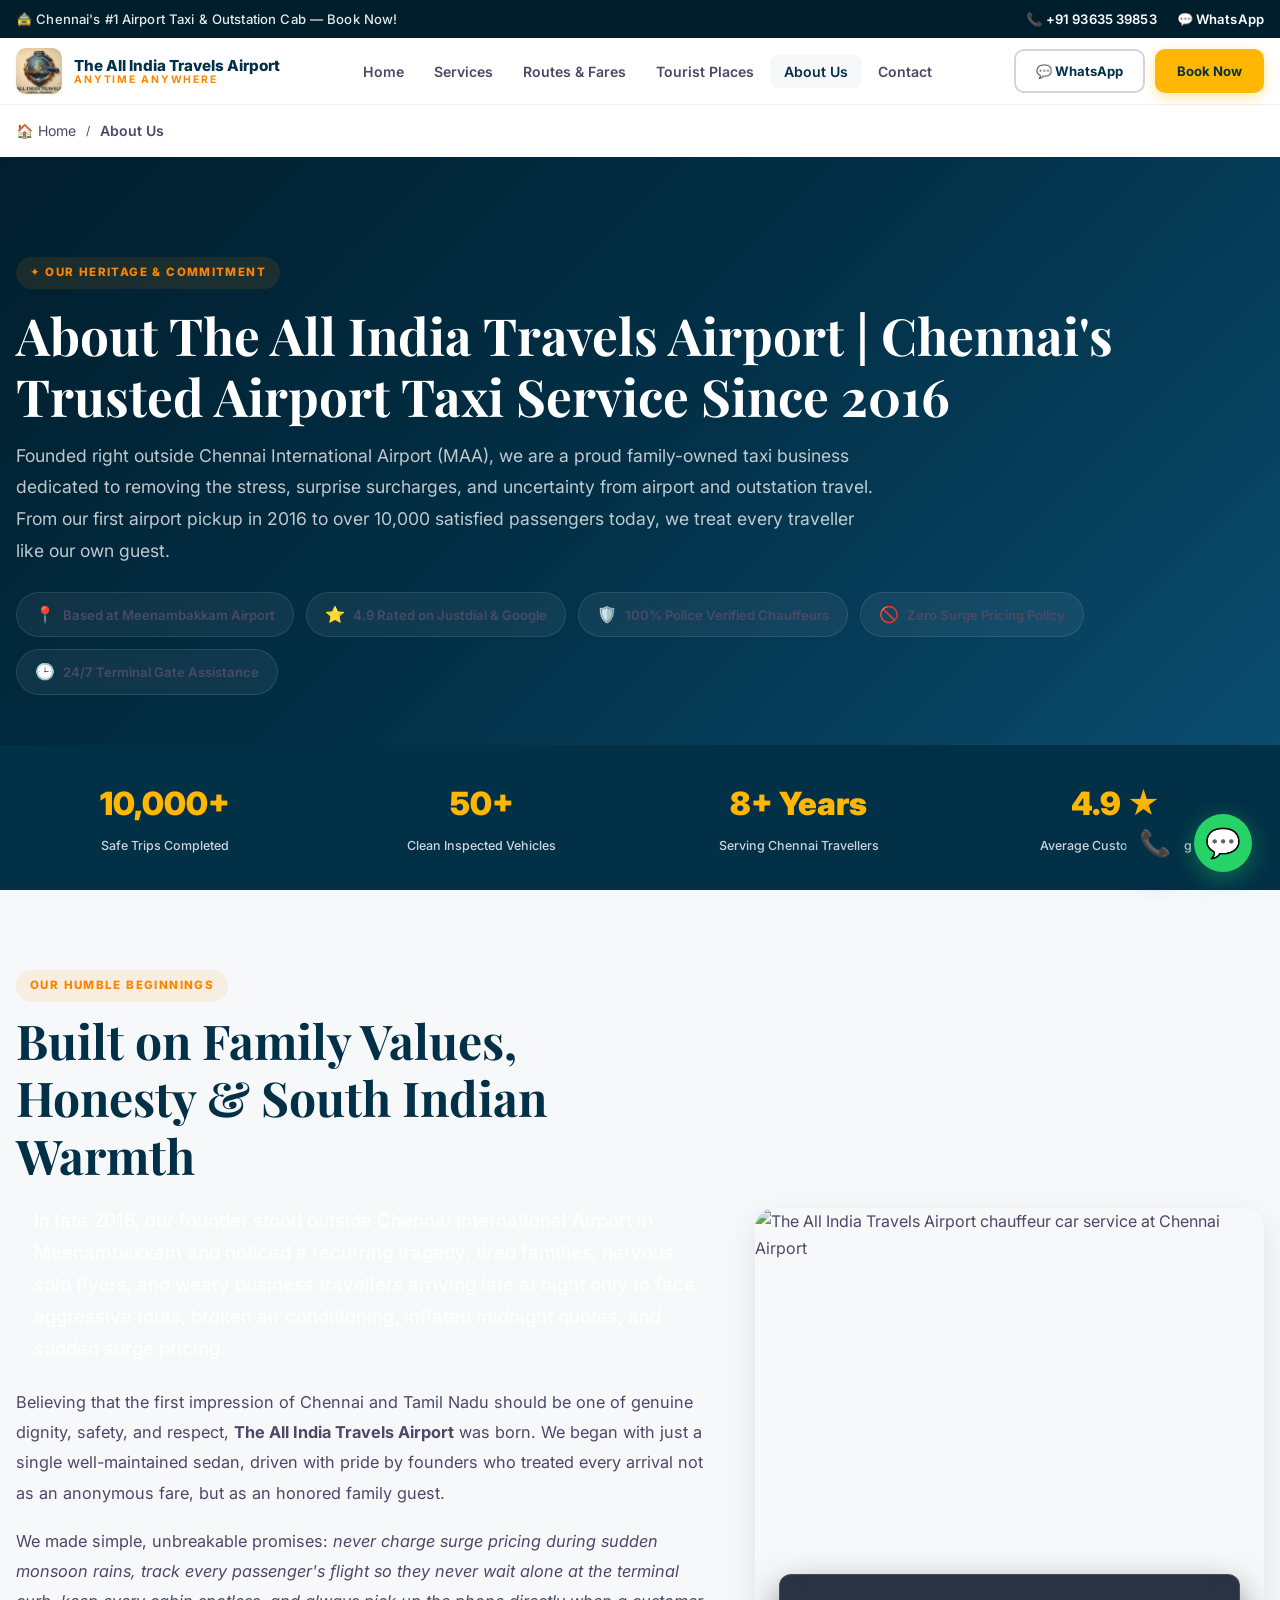
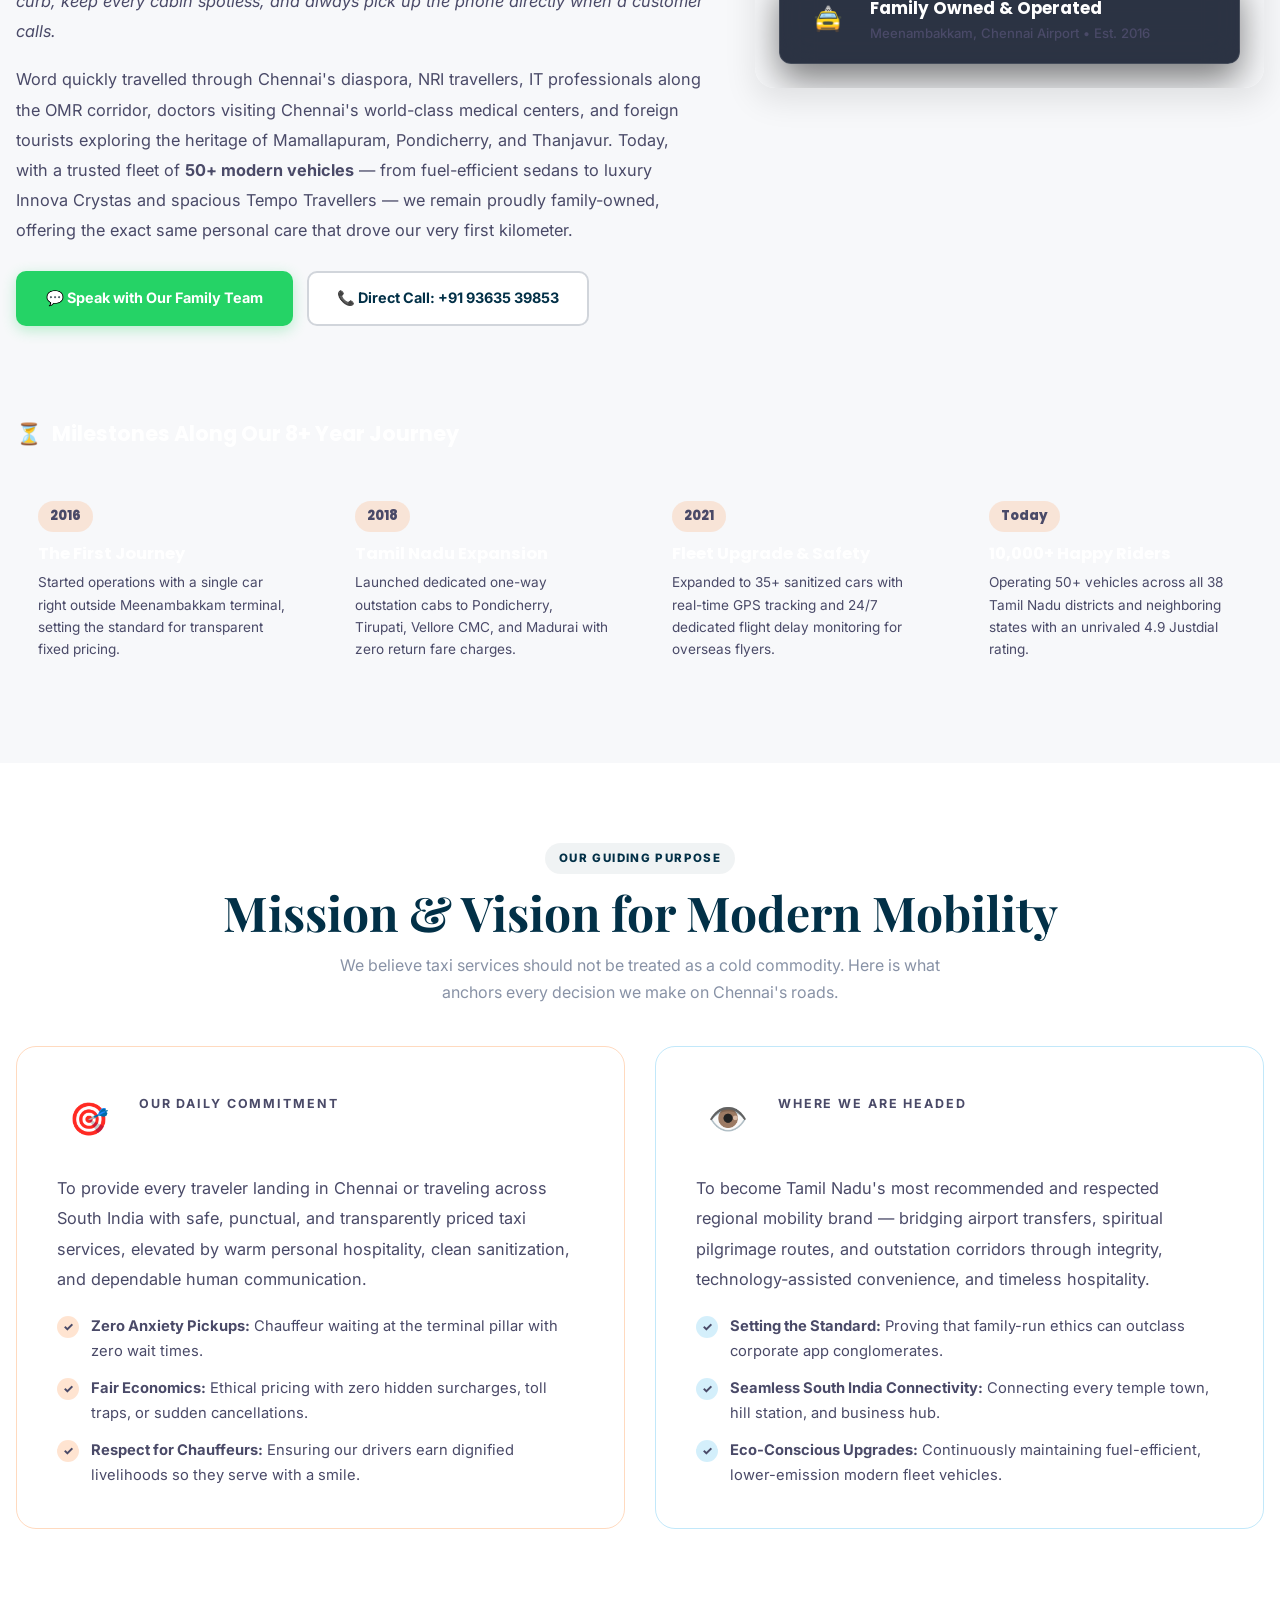
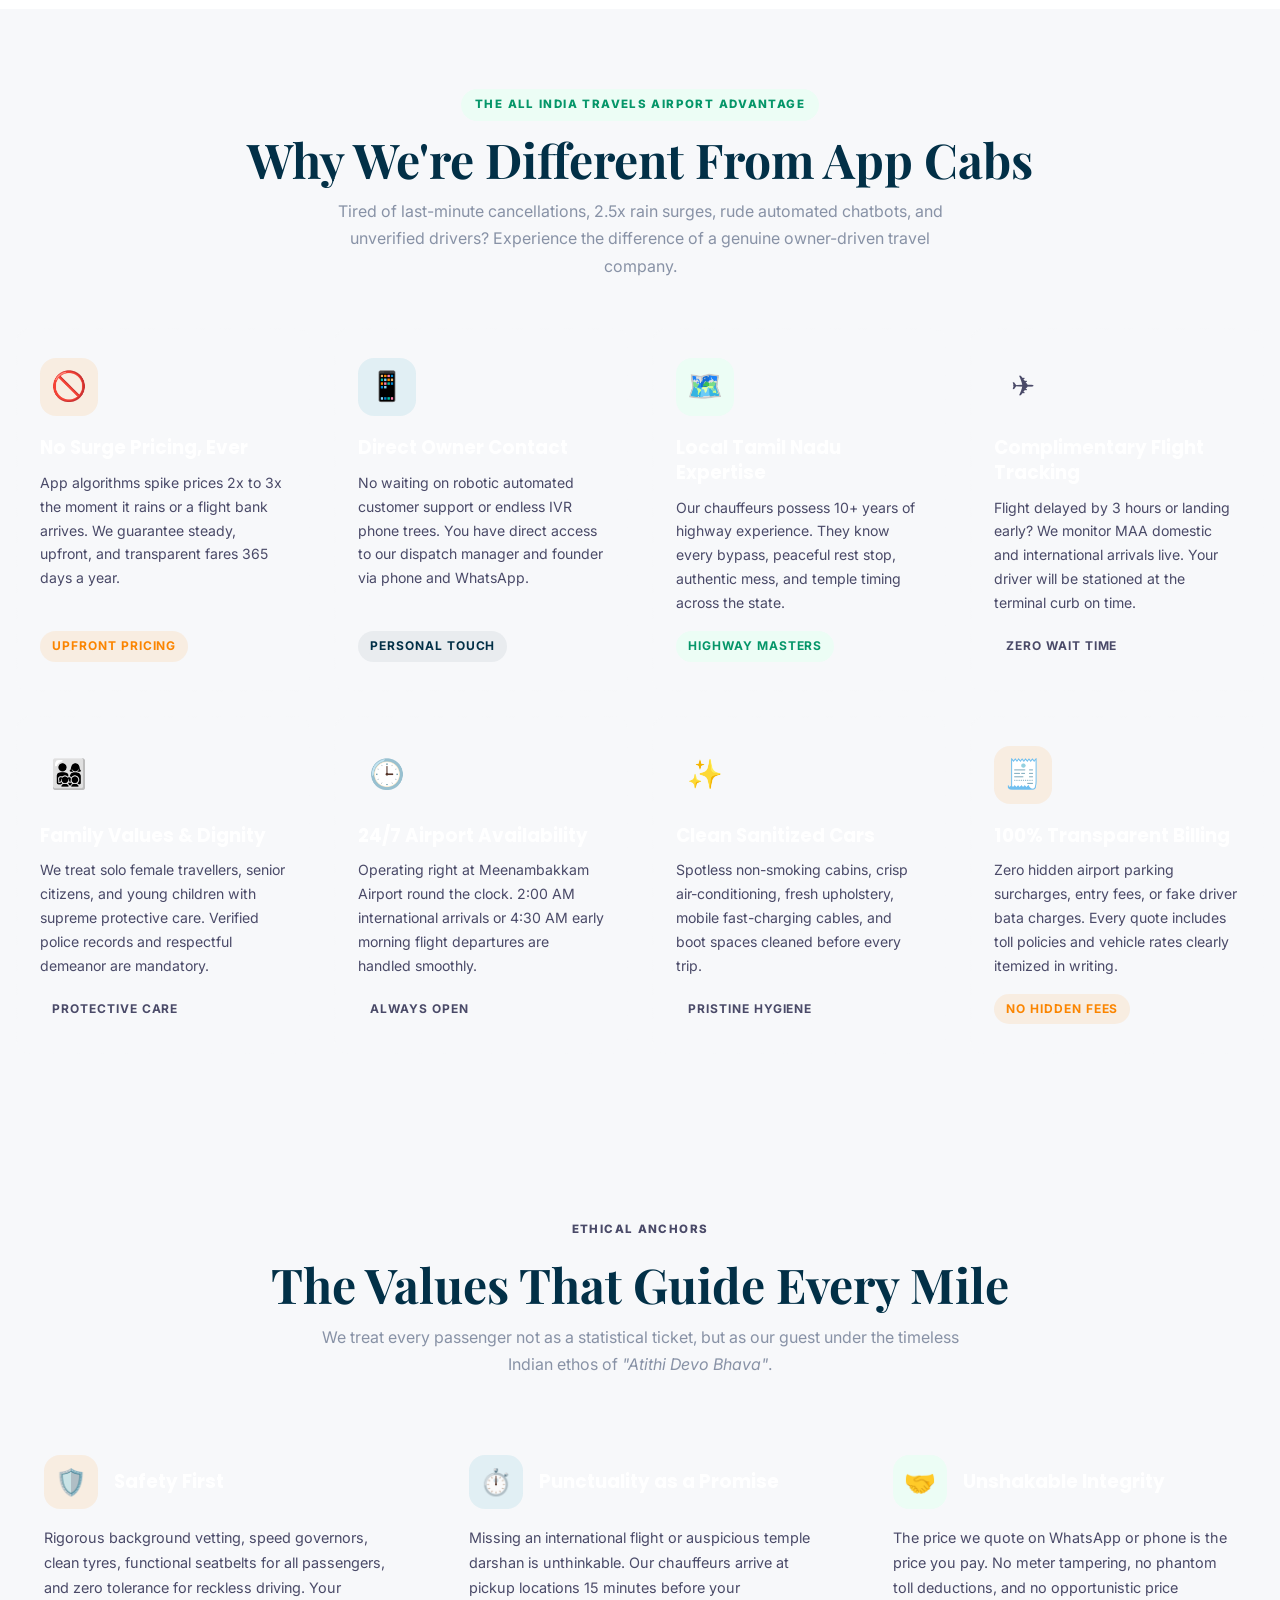
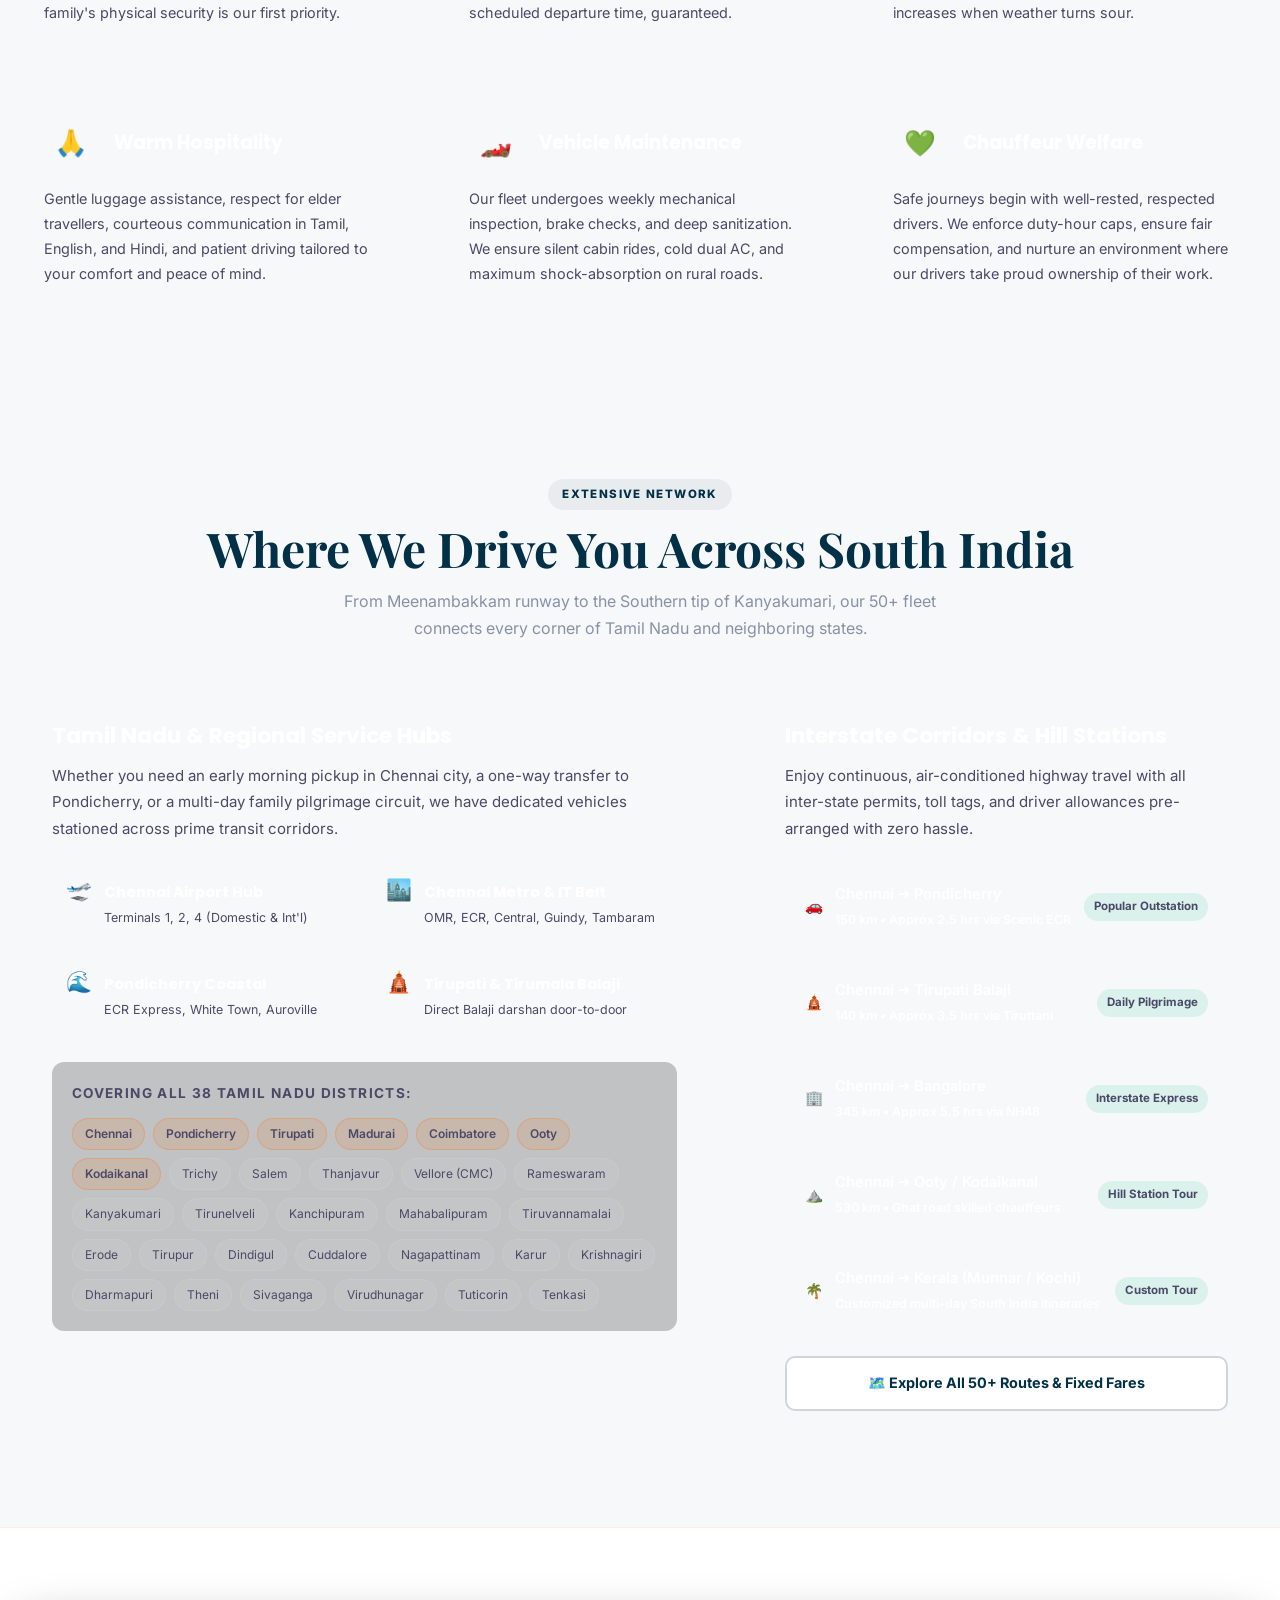
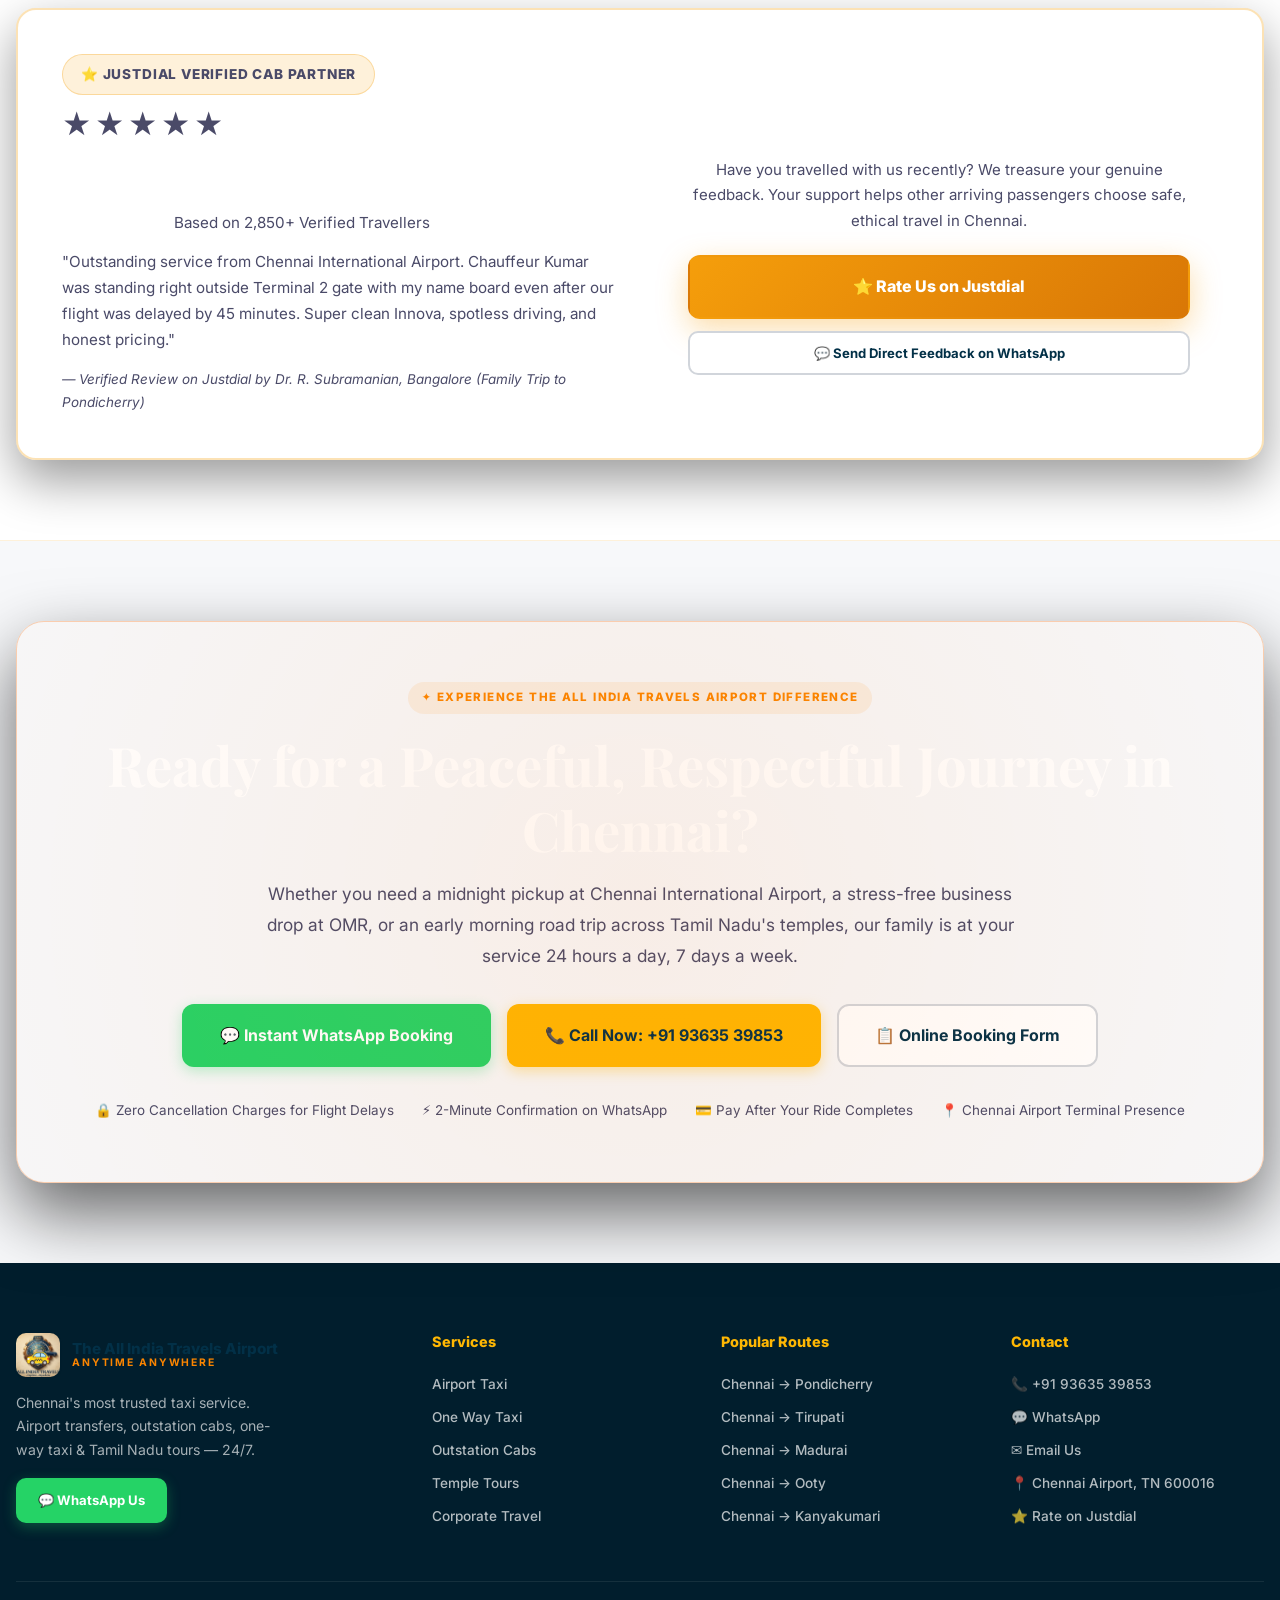
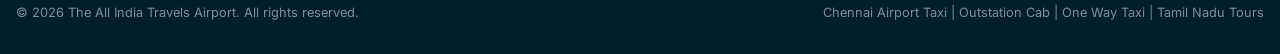
==== commit 48b9afd2: "Standardize airport business branding Use The All India Travels Airport consistently across site con" ====
--- a/about.html
+++ b/about.html
@@ -3,15 +3,15 @@
 <head>
   <meta charset="UTF-8" />
   <meta name="viewport" content="width=device-width, initial-scale=1.0" />
-  <title>About The All India Travels | Chennai's Trusted Airport Taxi Service Since 2016</title>
+  <title>About The All India Travels Airport | Chennai's Trusted Airport Taxi Service Since 2016</title>
   <meta name="description" content="Learn about The All India Travels Airport — Chennai's family-owned taxi service founded in 2016. 50+ vehicles, 10,000+ happy passengers, zero surge pricing, and 24/7 airport transfers across Tamil Nadu." />
   <meta name="keywords" content="about the all india travels, chennai airport taxi company, trusted cab service chennai, family owned taxi chennai, meenambakkam airport cabs, outstation taxi tamil nadu, chennai taxi service history, reliable cab drivers chennai, airport taxi service 2016" />
-  <meta name="author" content="The All India Travels" />
+  <meta name="author" content="The All India Travels Airport" />
   <meta name="robots" content="index, follow" />
   <link rel="canonical" href="https://www.theallindiatravels.online/about.html" />
 
   <!-- Open Graph / Facebook -->
-  <meta property="og:title" content="About The All India Travels | Chennai's Trusted Airport Taxi Service Since 2016" />
+  <meta property="og:title" content="About The All India Travels Airport | Chennai's Trusted Airport Taxi Service Since 2016" />
   <meta property="og:description" content="Family-owned taxi business at Chennai International Airport. 50+ modern vehicles, 10,000+ journeys completed, zero surge pricing, and personal hospitality across Tamil Nadu." />
   <meta property="og:type" content="website" />
   <meta property="og:url" content="https://www.theallindiatravels.online/about.html" />
@@ -19,7 +19,7 @@
 
   <!-- Twitter Card -->
   <meta name="twitter:card" content="summary_large_image" />
-  <meta name="twitter:title" content="About The All India Travels | Chennai Airport Taxi Service" />
+  <meta name="twitter:title" content="About The All India Travels Airport | Chennai Airport Taxi Service" />
   <meta name="twitter:description" content="Discover our story: from a single airport car in 2016 to 50+ vehicles serving 10,000+ passengers across Tamil Nadu." />
   <meta name="twitter:image" content="https://images.unsplash.com/photo-1549399542-7e3f8b79c341?w=1200&h=630&fit=crop" />
 
@@ -46,20 +46,20 @@
         "@type": "AboutPage",
         "@id": "https://www.theallindiatravels.online/about.html#webpage",
         "url": "https://www.theallindiatravels.online/about.html",
-        "name": "About The All India Travels | Chennai's Trusted Airport Taxi Service Since 2016",
+        "name": "About The All India Travels Airport | Chennai's Trusted Airport Taxi Service Since 2016",
         "description": "Background, mission, values, and story of The All India Travels Airport — Chennai's premier family-operated airport cab service.",
         "isPartOf": {
           "@type": "WebSite",
           "@id": "https://www.theallindiatravels.online/#website",
           "url": "https://www.theallindiatravels.online/",
-          "name": "The All India Travels"
+          "name": "The All India Travels Airport"
         }
       },
       {
         "@type": "TaxiService",
         "@id": "https://www.theallindiatravels.online/#taxibusiness",
         "name": "The All India Travels Airport",
-        "alternateName": "The All India Travels",
+        "alternateName": "The All India Travels Airport",
         "foundingDate": "2016",
         "slogan": "AnyTime AnyWhere",
         "description": "Family-owned taxi company based at Chennai International Airport (MAA). Providing reliable airport transfers, outstation one-way cabs, temple tour packages, and corporate travels across Tamil Nadu and South India.",
@@ -888,7 +888,7 @@
       <a class="brand" href="index.html">
         <span class="brand-logo">🚕</span>
         <span class="brand-text">
-          <strong>The All India Travels</strong>
+          <strong>The All India Travels Airport</strong>
           <small>AnyTime AnyWhere</small>
         </span>
       </a>
@@ -937,7 +937,7 @@
     <div class="container">
       <div class="fade-up">
         <div class="section-label label-orange">✦ Our Heritage & Commitment</div>
-        <h1 style="margin-top: 16px;">About The All India Travels | Chennai's Trusted Airport Taxi Service Since 2016</h1>
+        <h1 style="margin-top: 16px;">About The All India Travels Airport | Chennai's Trusted Airport Taxi Service Since 2016</h1>
         <p style="max-width: 78ch; font-size: 1.1rem; line-height: 1.8;">
           Founded right outside Chennai International Airport (MAA), we are a proud family-owned taxi business dedicated to removing the stress, surprise surcharges, and uncertainty from airport and outstation travel. From our first airport pickup in 2016 to over 10,000 satisfied passengers today, we treat every traveller like our own guest.
         </p>
@@ -1012,7 +1012,7 @@
         </div>
 
         <div class="story-image-wrap fade-right">
-          <img src="https://images.unsplash.com/photo-1549399542-7e3f8b79c341?w=900&h=800&fit=crop&q=80" alt="The All India Travels chauffeur car service at Chennai Airport" loading="lazy" />
+          <img src="https://images.unsplash.com/photo-1549399542-7e3f8b79c341?w=900&h=800&fit=crop&q=80" alt="The All India Travels Airport chauffeur car service at Chennai Airport" loading="lazy" />
           <div class="story-floating-badge">
             <div class="badge-icon-box">🚖</div>
             <div class="badge-text">
@@ -1133,7 +1133,7 @@
   <section class="section bg-gradient-radial">
     <div class="container">
       <div class="text-center fade-up">
-        <div class="section-label label-green">The All India Travels Advantage</div>
+        <div class="section-label label-green">The All India Travels Airport Advantage</div>
         <h2 class="section-title">Why We're Different From App Cabs</h2>
         <p class="section-subtitle mx-auto">
           Tired of last-minute cancellations, 2.5x rain surges, rude automated chatbots, and unverified drivers? Experience the difference of a genuine owner-driven travel company.
@@ -1514,7 +1514,7 @@
     <div class="container">
       <div class="about-cta-card fade-up">
         <div class="section-label label-orange" style="margin-bottom: 18px;">
-          ✦ Experience The All India Travels Difference
+          ✦ Experience The All India Travels Airport Difference
         </div>
         <h2 style="font-size: clamp(2rem, 4.5vw, 3.4rem); color: #fff; font-family: 'Playfair Display', serif; margin-bottom: 16px;">
           Ready for a Peaceful, Respectful Journey in Chennai?
@@ -1552,7 +1552,7 @@
         <div class="footer-brand">
           <div class="brand">
             <span class="brand-logo" style="width:44px;height:44px;font-size:1.2rem;">🚕</span>
-            <span class="brand-text"><strong>The All India Travels</strong><small>AnyTime AnyWhere</small></span>
+            <span class="brand-text"><strong>The All India Travels Airport</strong><small>AnyTime AnyWhere</small></span>
           </div>
           <p>Chennai's most trusted taxi service. Airport transfers, outstation cabs, one-way taxi & Tamil Nadu tours — 24/7.</p>
           <div style="margin-top:16px;"><a class="btn btn-whatsapp btn-sm" href="https://wa.me/919363539853" target="_blank" rel="noopener noreferrer">💬 WhatsApp Us</a></div>
--- a/css/style.css
+++ b/css/style.css
@@ -1,921 +1,343 @@
 /* ═══════════════════════════════════════════════════════════════
-   THE ALL INDIA TRAVELS — MAIN STYLESHEET
-   Premium Taxi & Cab Service Website
+   THE ALL INDIA TRAVELS AIRPORT — V3 PREMIUM DESIGN SYSTEM
+   Inspired by Savaari, RedTaxi, DropTaxi UI patterns
    ═══════════════════════════════════════════════════════════════ */
 
-/* ─── CSS VARIABLES ─── */
+@import url('https://fonts.googleapis.com/css2?family=Inter:wght@400;500;600;700;800;900&family=Playfair+Display:wght@600;700;800&display=swap');
+
 :root {
-  /* Primary palette */
-  --primary: #FF6B00;
-  --primary-light: #FF9A3C;
-  --primary-dark: #D45A00;
-  --primary-glow: rgba(255,107,0,0.25);
-
-  /* Secondary palette */
-  --secondary: #0EA5E9;
-  --secondary-light: #38BDF8;
-  --secondary-dark: #0284C7;
-  --secondary-glow: rgba(14,165,233,0.25);
-
-  /* Accent colors */
-  --green: #10B981;
-  --green-light: #6EE7B7;
-  --amber: #F59E0B;
-  --amber-light: #FCD34D;
-  --purple: #8B5CF6;
-  --purple-light: #C4B5FD;
-  --pink: #EC4899;
-  --pink-light: #F9A8D4;
-  --red: #EF4444;
-  --red-light: #FCA5A5;
-  --cyan: #06B6D4;
-  --cyan-light: #67E8F9;
-
-  /* Neutrals */
-  --dark: #0F172A;
-  --dark-2: #1E293B;
-  --dark-3: #334155;
-  --surface: #1a2332;
-  --surface-2: #243044;
-  --surface-3: #2d3b52;
-  --text: #F8FAFC;
-  --text-muted: #94A3B8;
-  --text-faint: #64748B;
-  --border: rgba(255,255,255,0.08);
-  --border-hover: rgba(255,255,255,0.16);
-
-  /* Shadows */
-  --shadow-sm: 0 4px 12px rgba(0,0,0,0.2);
-  --shadow: 0 20px 50px rgba(0,0,0,0.4);
-  --shadow-lg: 0 35px 60px rgba(0,0,0,0.5);
-  --shadow-glow: 0 0 60px rgba(255,107,0,0.15);
-
-  /* Layout */
-  --max-w: 1320px;
-  --radius-xs: 8px;
-  --radius-sm: 12px;
-  --radius: 20px;
-  --radius-lg: 28px;
-  --radius-xl: 36px;
-
-  /* Transitions */
-  --ease: cubic-bezier(0.4, 0, 0.2, 1);
-  --ease-bounce: cubic-bezier(0.34, 1.56, 0.64, 1);
+  --yellow: #FFB703;
+  --yellow-dark: #E6A503;
+  --yellow-light: #FFD166;
+  --orange: #FB8500;
+  --navy: #023047;
+  --navy-light: #0A4C6E;
+  --navy-dark: #011E2D;
+  --teal: #219EBC;
+  --teal-light: #8ECAE6;
+  --white: #FFFFFF;
+  --off-white: #F7F8FA;
+  --light-gray: #EEF1F5;
+  --mid-gray: #D1D5DB;
+  --text-dark: #1A1A2E;
+  --text-body: #4A4A68;
+  --text-light: #8892A6;
+  --green: #059669;
+  --green-bg: #ECFDF5;
+  --red: #DC2626;
+  --shadow-xs: 0 1px 3px rgba(0,0,0,.06);
+  --shadow-sm: 0 2px 8px rgba(0,0,0,.06);
+  --shadow-md: 0 4px 16px rgba(0,0,0,.08);
+  --shadow-lg: 0 12px 32px rgba(0,0,0,.1);
+  --shadow-xl: 0 20px 48px rgba(0,0,0,.14);
+  --max-w: 1280px;
+  --radius: 12px;
+  --radius-lg: 20px;
+  --radius-xl: 28px;
+  --ease: cubic-bezier(.4,0,.2,1);
 }
 
 /* ─── RESET ─── */
-*, *::before, *::after { box-sizing:border-box; margin:0; padding:0; }
-html { scroll-behavior:smooth; -webkit-text-size-adjust:100%; scroll-padding-top:90px; }
-body {
-  font-family:'Poppins',system-ui,-apple-system,sans-serif;
-  background:var(--dark);
-  color:var(--text);
-  line-height:1.7;
-  overflow-x:hidden;
-  -webkit-font-smoothing:antialiased;
+*,*::before,*::after{box-sizing:border-box;margin:0;padding:0}
+html{scroll-behavior:smooth;scroll-padding-top:80px}
+body{font-family:'Inter',system-ui,sans-serif;background:var(--white);color:var(--text-body);line-height:1.7;overflow-x:hidden;-webkit-font-smoothing:antialiased}
+img{display:block;max-width:100%;height:auto}
+a{text-decoration:none;color:inherit;transition:.2s var(--ease)}
+button{cursor:pointer;border:none;background:none;font:inherit}
+input,textarea,select{font:inherit}
+ul,ol{list-style:none}
+h1,h2,h3,h4,h5{font-family:'Playfair Display',Georgia,serif;color:var(--navy);line-height:1.2;font-weight:700}
+
+/* ─── LOADER ─── */
+.page-loader{position:fixed;inset:0;z-index:9999;background:var(--white);display:flex;align-items:center;justify-content:center;transition:.5s}
+.page-loader.loaded{opacity:0;visibility:hidden;pointer-events:none}
+.loader-spinner{width:44px;height:44px;border-radius:50%;border:4px solid var(--light-gray);border-top-color:var(--yellow);animation:spin .7s linear infinite}
+@keyframes spin{to{transform:rotate(360deg)}}
+
+.scroll-progress{position:fixed;top:0;left:0;height:3px;z-index:9998;background:linear-gradient(90deg,var(--yellow),var(--orange));transform-origin:left;transform:scaleX(0)}
+
+/* ─── LAYOUT ─── */
+.container{width:min(calc(100% - 2rem),var(--max-w));margin-inline:auto}
+.section{padding:80px 0}
+.text-center{text-align:center}
+.mx-auto{margin-inline:auto}
+
+/* ─── TOPBAR ─── */
+.topbar{background:var(--navy-dark);color:rgba(255,255,255,.9);font-size:.82rem;font-weight:500;letter-spacing:.01em}
+.topbar-inner{display:flex;justify-content:space-between;align-items:center;padding:8px 0;gap:8px;flex-wrap:wrap}
+.topbar a{color:#fff;display:inline-flex;align-items:center;gap:5px}
+.topbar a:hover{color:var(--yellow)}
+.topbar-links{display:flex;gap:20px;font-weight:600}
+
+/* ─── HEADER ─── */
+.site-header{position:sticky;top:0;z-index:100;background:var(--white);border-bottom:1px solid var(--light-gray);transition:.3s var(--ease)}
+.site-header.scrolled{box-shadow:var(--shadow-sm)}
+.header-inner{display:flex;align-items:center;justify-content:space-between;gap:16px;padding:10px 0}
+.brand{display:flex;align-items:center;gap:12px}
+.brand-logo{width:46px;height:46px;border-radius:10px;background:var(--yellow) url('/logo.png') center/cover no-repeat;display:grid;place-items:center;font-size:0;box-shadow:var(--shadow-xs);transition:.3s}
+.brand:hover .brand-logo{transform:rotate(-5deg) scale(1.05)}
+.brand-text{display:flex;flex-direction:column;line-height:1.15}
+.brand-text strong{font-size:.95rem;font-weight:800;color:var(--navy)}
+.brand-text small{font-size:.65rem;text-transform:uppercase;letter-spacing:.18em;color:var(--orange);font-weight:700}
+
+.nav-desktop ul{display:flex;gap:2px}
+.nav-desktop a{color:var(--text-body);font-weight:600;font-size:.88rem;padding:8px 14px;border-radius:8px;transition:.2s}
+.nav-desktop a:hover,.nav-desktop a.active{color:var(--navy);background:var(--off-white)}
+.header-cta{display:flex;gap:10px}
+
+.hamburger{display:none;flex-direction:column;gap:5px;padding:8px;position:relative;z-index:101}
+.hamburger span{display:block;width:22px;height:2px;background:var(--navy);border-radius:2px;transition:.3s var(--ease)}
+.hamburger.active span:nth-child(1){transform:translateY(7px) rotate(45deg)}
+.hamburger.active span:nth-child(2){opacity:0}
+.hamburger.active span:nth-child(3){transform:translateY(-7px) rotate(-45deg)}
+
+.mobile-nav{position:fixed;inset:0;z-index:100;background:var(--white);display:flex;flex-direction:column;align-items:center;justify-content:center;gap:16px;opacity:0;visibility:hidden;transition:.3s}
+.mobile-nav.active{opacity:1;visibility:visible}
+.mobile-nav a{font-size:1.2rem;font-weight:700;color:var(--navy);padding:10px 24px;border-radius:8px}
+.mobile-nav a:hover{background:var(--off-white);color:var(--orange)}
+
+/* ─── BUTTONS ─── */
+.btn{display:inline-flex;align-items:center;justify-content:center;gap:8px;padding:13px 28px;border-radius:10px;font-weight:700;font-size:.9rem;transition:all .25s var(--ease);white-space:nowrap;border:2px solid transparent}
+.btn-primary{background:var(--yellow);color:var(--navy);box-shadow:0 4px 14px rgba(255,183,3,.35)}
+.btn-primary:hover{background:var(--yellow-dark);transform:translateY(-2px);box-shadow:0 8px 20px rgba(255,183,3,.4)}
+.btn-secondary{background:var(--navy);color:#fff}
+.btn-secondary:hover{background:var(--navy-light);transform:translateY(-2px)}
+.btn-outline{border-color:var(--mid-gray);color:var(--navy);background:var(--white)}
+.btn-outline:hover{border-color:var(--yellow);background:rgba(255,183,3,.05)}
+.btn-whatsapp{background:#25D366;color:#fff;font-weight:700;box-shadow:0 4px 14px rgba(37,211,102,.3)}
+.btn-whatsapp:hover{background:#1DA851;transform:translateY(-2px)}
+.btn-lg{padding:16px 36px;font-size:1rem;border-radius:12px}
+.btn-sm{padding:9px 20px;font-size:.82rem}
+.btn-block{width:100%}
+
+/* ─── TRUST STRIP ─── */
+.trust-strip{background:var(--off-white);border-top:1px solid var(--light-gray);border-bottom:1px solid var(--light-gray);padding:14px 0}
+.trust-items{display:flex;justify-content:center;flex-wrap:wrap;gap:32px}
+.trust-item{display:flex;align-items:center;gap:8px;font-size:.85rem;font-weight:600;color:var(--navy)}
+.trust-item span{color:var(--green);font-size:1.1rem}
+
+/* ─── HERO ─── */
+.hero{position:relative;overflow:hidden;background:var(--navy)}
+.hero-bg{position:absolute;inset:0;background-size:cover;background-position:center;opacity:.25}
+.hero-overlay{position:absolute;inset:0;background:linear-gradient(100deg,var(--navy-dark) 0%,rgba(2,48,71,.85) 50%,rgba(2,48,71,.6) 100%)}
+.hero-grid{display:grid;grid-template-columns:1.1fr .9fr;gap:48px;align-items:center;padding:70px 0 60px;position:relative;z-index:2}
+.hero h1{font-size:clamp(2.2rem,5vw,3.8rem);color:#fff}
+.hero-desc{color:rgba(255,255,255,.8);font-size:1.08rem;margin-top:18px;max-width:50ch;line-height:1.7}
+.hero-buttons{display:flex;gap:14px;flex-wrap:wrap;margin-top:28px}
+.hero-counters{display:grid;grid-template-columns:repeat(3,1fr);gap:16px;margin-top:36px}
+.counter-box{padding:18px;background:rgba(255,255,255,.08);border:1px solid rgba(255,255,255,.12);border-radius:var(--radius);text-align:center;color:#fff;backdrop-filter:blur(8px)}
+.counter-num{font-size:1.8rem;font-weight:900;display:block;color:var(--yellow);font-family:'Inter',sans-serif}
+.counter-label{font-size:.72rem;font-weight:600;text-transform:uppercase;letter-spacing:.08em;margin-top:2px;display:block;opacity:.8}
+
+/* Hero booking card */
+.hero-booking{background:var(--white);border-radius:var(--radius-lg);padding:32px;box-shadow:var(--shadow-xl)}
+.hero-booking h3{font-family:'Inter',sans-serif;font-size:1.25rem;font-weight:800;color:var(--navy);margin-bottom:4px}
+.hero-booking .sub{color:var(--text-light);font-size:.88rem;margin-bottom:20px;font-weight:500}
+
+/* ─── FORMS ─── */
+.form-group{margin-bottom:14px}
+.form-label{display:block;font-size:.78rem;font-weight:700;margin-bottom:6px;color:var(--navy);text-transform:uppercase;letter-spacing:.06em}
+.form-input,.form-select,.form-textarea{width:100%;padding:12px 14px;border-radius:8px;border:1.5px solid var(--light-gray);background:var(--off-white);color:var(--text-dark);font-size:.92rem;font-weight:500;outline:none;transition:.2s}
+.form-input:focus,.form-select:focus,.form-textarea:focus{border-color:var(--yellow);background:var(--white);box-shadow:0 0 0 3px rgba(255,183,3,.15)}
+.form-textarea{min-height:80px;resize:vertical}
+.form-row{display:grid;grid-template-columns:1fr 1fr;gap:14px}
+.form-grid{display:grid;gap:14px}
+
+/* ─── SECTION HEADERS ─── */
+.section-label{display:inline-flex;align-items:center;gap:6px;padding:6px 14px;border-radius:999px;font-size:.72rem;font-weight:800;text-transform:uppercase;letter-spacing:.12em}
+.label-orange{background:rgba(251,133,0,.1);color:var(--orange)}
+.label-blue{background:rgba(2,48,71,.06);color:var(--navy)}
+.label-green{background:var(--green-bg);color:var(--green)}
+.section-title{font-size:clamp(1.8rem,4vw,3rem);margin-top:10px}
+.section-title-white{font-size:clamp(1.8rem,4vw,3rem);margin-top:10px;color:#fff}
+.section-subtitle{color:var(--text-light);font-size:1rem;margin-top:10px;max-width:65ch;line-height:1.7}
+
+/* ─── RATE CARD TABLE ─── */
+.rate-card{background:var(--white);border:1px solid var(--light-gray);border-radius:var(--radius-lg);overflow:hidden;box-shadow:var(--shadow-sm)}
+.rate-card-header{background:var(--navy);color:#fff;padding:20px 28px;display:flex;justify-content:space-between;align-items:center}
+.rate-card-header h3{color:#fff;font-family:'Inter',sans-serif;font-size:1.15rem;font-weight:800}
+.rate-card-badge{background:var(--yellow);color:var(--navy);padding:4px 12px;border-radius:999px;font-size:.72rem;font-weight:800;text-transform:uppercase}
+.price-table{width:100%;border-collapse:collapse}
+.price-table thead{background:var(--off-white)}
+.price-table th{padding:14px 20px;text-align:left;font-size:.78rem;font-weight:700;color:var(--navy);text-transform:uppercase;letter-spacing:.05em;border-bottom:2px solid var(--light-gray)}
+.price-table td{padding:16px 20px;border-bottom:1px solid var(--light-gray);font-size:.92rem;font-weight:500}
+.price-table tr:last-child td{border-bottom:none}
+.price-table tr:hover td{background:rgba(255,183,3,.04)}
+.price-col{color:var(--orange);font-weight:800!important;font-size:1.05rem!important}
+.route-badge{display:inline-block;padding:2px 10px;border-radius:999px;font-size:.68rem;font-weight:700;margin-left:8px}
+.badge-popular{background:var(--green-bg);color:var(--green)}
+.badge-new{background:#FEF3C7;color:#92400E}
+
+/* ─── CARDS ─── */
+.card{background:var(--white);border:1px solid var(--light-gray);border-radius:var(--radius);padding:28px;transition:.3s var(--ease);box-shadow:var(--shadow-xs)}
+.card:hover{transform:translateY(-4px);box-shadow:var(--shadow-md);border-color:var(--mid-gray)}
+.card-img{border-radius:var(--radius);overflow:hidden;aspect-ratio:16/10;margin-bottom:18px}
+.card-img img{width:100%;height:100%;object-fit:cover;transition:.4s var(--ease)}
+.card:hover .card-img img{transform:scale(1.04)}
+.card-icon{width:56px;height:56px;border-radius:14px;display:grid;place-items:center;font-size:1.5rem;margin-bottom:16px}
+.icon-orange{background:rgba(251,133,0,.1);color:var(--orange)}
+.icon-blue{background:rgba(33,158,188,.1);color:var(--teal)}
+.icon-green{background:var(--green-bg);color:var(--green)}
+.icon-yellow{background:rgba(255,183,3,.12);color:var(--yellow-dark)}
+
+/* ─── GRIDS ─── */
+.grid-2{display:grid;grid-template-columns:repeat(2,1fr);gap:24px}
+.grid-3{display:grid;grid-template-columns:repeat(3,1fr);gap:24px}
+.grid-4{display:grid;grid-template-columns:repeat(4,1fr);gap:20px}
+
+/* ─── SERVICE CARDS ─── */
+.service-card h3{font-family:'Inter',sans-serif;font-size:1.15rem;font-weight:800;color:var(--navy);margin-bottom:8px}
+.service-card p{color:var(--text-body);font-size:.88rem}
+.svc-price{display:inline-block;margin-top:12px;padding:5px 14px;border-radius:999px;background:rgba(255,183,3,.12);color:var(--orange);font-weight:800;font-size:.8rem}
+
+/* ─── ROUTE CARDS ─── */
+.route-card{display:flex;justify-content:space-between;align-items:center;gap:16px;padding:20px 24px;background:var(--white);border:1px solid var(--light-gray);border-radius:var(--radius);transition:.25s var(--ease);box-shadow:var(--shadow-xs)}
+.route-card:hover{border-color:var(--yellow);box-shadow:var(--shadow-sm);transform:translateX(4px)}
+.route-info h4{font-family:'Inter',sans-serif;font-size:1rem;font-weight:700;color:var(--navy)}
+.route-info span{font-size:.82rem;color:var(--text-light);font-weight:500}
+.route-meta{text-align:right;flex-shrink:0}
+.route-dist{font-size:.75rem;color:var(--text-light);font-weight:600}
+.route-price{font-weight:900;color:var(--orange);font-size:1.15rem;font-family:'Inter',sans-serif}
+
+/* ─── PLACE CARDS ─── */
+.place-card{border-radius:var(--radius);overflow:hidden;transition:.3s var(--ease);background:var(--white);box-shadow:var(--shadow-xs);border:1px solid var(--light-gray)}
+.place-card:hover{transform:translateY(-5px);box-shadow:var(--shadow-lg)}
+.place-card img{width:100%;height:100%;object-fit:cover;transition:.4s var(--ease)}
+.place-card:hover img{transform:scale(1.04)}
+
+/* ─── WHY US ─── */
+.why-card{text-align:center;padding:32px 20px;background:var(--white);border:1px solid var(--light-gray);border-radius:var(--radius);transition:.25s var(--ease)}
+.why-card:hover{border-color:var(--yellow);box-shadow:var(--shadow-sm)}
+.why-icon{font-size:2.5rem;margin-bottom:16px;display:block}
+.why-card h4{font-family:'Inter',sans-serif;font-weight:800;font-size:.95rem;color:var(--navy);margin-bottom:8px}
+.why-card p{font-size:.85rem;color:var(--text-light)}
+
+/* ─── FLEET CARDS ─── */
+.fleet-card{background:var(--white);border:1px solid var(--light-gray);border-radius:var(--radius);overflow:hidden;transition:.3s var(--ease);box-shadow:var(--shadow-xs)}
+.fleet-card:hover{transform:translateY(-4px);box-shadow:var(--shadow-md);border-color:var(--yellow)}
+.fleet-img{height:200px;overflow:hidden;background:var(--off-white)}
+.fleet-img img{width:100%;height:100%;object-fit:cover;transition:.4s var(--ease)}
+.fleet-card:hover .fleet-img img{transform:scale(1.04)}
+.fleet-body{padding:24px}
+.fleet-body h4{font-family:'Inter',sans-serif;font-weight:800;color:var(--navy);font-size:1.1rem;margin-bottom:8px}
+.fleet-body p{color:var(--text-body);font-size:.88rem;margin-bottom:12px}
+.fleet-features{display:flex;flex-wrap:wrap;gap:8px}
+.fleet-feat{padding:4px 12px;border-radius:999px;font-size:.72rem;font-weight:700;background:var(--off-white);color:var(--navy);border:1px solid var(--light-gray)}
+
+/* ─── REVIEWS ─── */
+.review-card{padding:28px;background:var(--white);border:1px solid var(--light-gray);border-radius:var(--radius);transition:.25s}
+.review-card:hover{border-color:var(--yellow)}
+.review-stars{color:var(--yellow);font-size:1.1rem;margin-bottom:12px}
+.review-text{color:var(--text-body);font-size:.92rem;font-style:italic;margin-bottom:16px}
+.review-author{font-weight:800;color:var(--navy);font-family:'Inter',sans-serif;font-size:.9rem}
+.review-route{font-size:.78rem;color:var(--text-light)}
+
+/* ─── FAQ ─── */
+.faq-item{padding:22px 28px;background:var(--white);border:1px solid var(--light-gray);border-radius:var(--radius);cursor:pointer;transition:.25s;margin-bottom:12px}
+.faq-item:hover{border-color:var(--yellow-dark)}
+.faq-q{font-weight:700;font-size:.98rem;display:flex;justify-content:space-between;align-items:center;gap:14px;color:var(--navy);font-family:'Inter',sans-serif}
+.faq-toggle{width:32px;height:32px;border-radius:50%;flex-shrink:0;background:var(--off-white);color:var(--navy);display:grid;place-items:center;font-size:1.1rem;transition:.3s var(--ease);border:1px solid var(--light-gray)}
+.faq-item.open .faq-toggle{background:var(--yellow);color:var(--navy);transform:rotate(45deg);border-color:var(--yellow)}
+.faq-a{max-height:0;overflow:hidden;transition:.4s var(--ease);color:var(--text-body);font-size:.92rem}
+.faq-item.open .faq-a{max-height:400px;margin-top:14px}
+
+/* ─── CONTACT ─── */
+.contact-info-card{padding:36px;background:var(--navy);color:#fff;border-radius:var(--radius-lg);box-shadow:var(--shadow-lg)}
+.contact-item{display:flex;gap:16px;align-items:flex-start;padding:18px 0;border-bottom:1px solid rgba(255,255,255,.08)}
+.contact-item:last-child{border-bottom:none}
+.ci-icon{width:48px;height:48px;border-radius:12px;display:grid;place-items:center;font-size:1.3rem;flex-shrink:0;background:rgba(255,255,255,.08);color:var(--yellow)}
+.ci-label{font-size:.72rem;color:rgba(255,255,255,.6);text-transform:uppercase;letter-spacing:.1em;font-weight:700}
+.ci-value{font-weight:600;font-size:.98rem;margin-top:2px}
+.ci-value a{color:#fff}
+.ci-value a:hover{color:var(--yellow)}
+.form-card{padding:36px;background:var(--white);border:1px solid var(--light-gray);border-radius:var(--radius-lg);box-shadow:var(--shadow-sm)}
+.form-card h3{font-family:'Inter',sans-serif;color:var(--navy);font-weight:800;font-size:1.2rem;margin-bottom:4px}
+.form-card .sub{color:var(--text-light);font-size:.88rem;margin-bottom:20px}
+
+/* ─── STATS BAR ─── */
+.stats-bar{padding:32px 0;background:var(--navy);position:relative}
+.stats-grid{display:grid;grid-template-columns:repeat(4,1fr);gap:20px}
+.stat-item{text-align:center;color:#fff}
+.stat-num{font-size:2rem;font-weight:900;display:block;color:var(--yellow);font-family:'Inter',sans-serif}
+.stat-label{font-size:.78rem;opacity:.8;margin-top:2px;font-weight:500}
+
+/* ─── MAP ─── */
+.map-wrapper{width:100%;height:350px;overflow:hidden;border-radius:var(--radius)}
+.map-wrapper iframe{width:100%;height:100%;border:0;filter:saturate(.9)}
+
+/* ─── STEPS ─── */
+.steps-grid{display:grid;grid-template-columns:repeat(4,1fr);gap:20px}
+.step-item{text-align:center;position:relative}
+.step-num{width:52px;height:52px;border-radius:50%;margin:0 auto 14px;display:grid;place-items:center;font-size:1.1rem;font-weight:900;color:#fff;background:var(--navy)}
+.step-item h4{font-family:'Inter',sans-serif;font-weight:800;font-size:.95rem;color:var(--navy);margin-bottom:6px}
+.step-item p{font-size:.85rem;color:var(--text-light)}
+
+/* ─── PAGE HERO (inner pages) ─── */
+.page-hero{position:relative;padding:100px 0 50px;background:linear-gradient(135deg,var(--navy-dark),var(--navy),var(--navy-light));overflow:hidden}
+.page-hero h1{color:#fff;font-size:clamp(2rem,4vw,3.2rem)}
+.page-hero p{color:rgba(255,255,255,.75);font-size:1rem;margin-top:12px;max-width:55ch}
+.breadcrumb{padding:0 0 12px;font-size:.85rem;color:rgba(255,255,255,.6)}
+.breadcrumb a{color:rgba(255,255,255,.8)}
+.breadcrumb a:hover{color:var(--yellow)}
+.breadcrumb span{margin:0 8px}
+
+/* ─── FOOTER ─── */
+.footer{background:var(--navy-dark);padding:70px 0 30px;color:#fff}
+.footer-grid{display:grid;grid-template-columns:1.5fr 1fr 1fr 1fr;gap:36px}
+.footer-brand p{color:rgba(255,255,255,.65);font-size:.88rem;margin-top:14px;max-width:30ch}
+.footer h5{color:var(--yellow);font-family:'Inter',sans-serif;font-size:.9rem;font-weight:800;margin-bottom:18px}
+.footer-links a{display:block;color:rgba(255,255,255,.7);font-size:.85rem;padding:5px 0;font-weight:500;transition:.2s}
+.footer-links a:hover{color:var(--yellow);padding-left:6px}
+.footer-bottom{margin-top:48px;padding-top:20px;border-top:1px solid rgba(255,255,255,.08);display:flex;justify-content:space-between;flex-wrap:wrap;gap:12px;color:rgba(255,255,255,.5);font-size:.8rem}
+
+/* ─── FLOATING ─── */
+.wa-float{position:fixed;bottom:28px;right:28px;z-index:999;width:58px;height:58px;border-radius:50%;background:#25D366;display:grid;place-items:center;color:#fff;font-size:1.8rem;box-shadow:0 6px 24px rgba(37,211,102,.4);transition:.3s;animation:waPulse 2s infinite}
+.wa-float:hover{transform:scale(1.1)}
+@keyframes waPulse{0%,100%{box-shadow:0 6px 24px rgba(37,211,102,.4)}50%{box-shadow:0 6px 40px rgba(37,211,102,.6)}}
+.call-float{position:fixed;bottom:28px;right:96px;z-index:999;width:58px;height:58px;border-radius:50%;background:var(--navy);display:grid;place-items:center;color:#fff;font-size:1.6rem;box-shadow:0 6px 24px rgba(2,48,71,.35);transition:.3s}
+.call-float:hover{transform:scale(1.1);background:var(--navy-light)}
+.back-to-top{position:fixed;bottom:96px;right:32px;z-index:998;width:42px;height:42px;border-radius:50%;background:var(--white);border:1px solid var(--light-gray);box-shadow:var(--shadow-sm);display:grid;place-items:center;color:var(--navy);opacity:0;visibility:hidden;transition:.3s}
+.back-to-top.visible{opacity:1;visibility:visible}
+.back-to-top:hover{background:var(--yellow);border-color:var(--yellow)}
+
+/* ─── BG HELPERS ─── */
+.bg-gradient-1{background:var(--white)}
+.bg-gradient-2{background:var(--off-white)}
+.bg-gradient-radial{background:var(--off-white)}
+
+/* ─── RESPONSIVE ─── */
+@media(max-width:1100px){
+  .nav-desktop,.header-cta{display:none}
+  .hamburger{display:flex}
+  .hero-grid{grid-template-columns:1fr;gap:36px}
+  .grid-3,.grid-4,.steps-grid{grid-template-columns:repeat(2,1fr)}
+  .footer-grid{grid-template-columns:repeat(2,1fr)}
+  .stats-grid{grid-template-columns:repeat(2,1fr)}
 }
-img { display:block; max-width:100%; height:auto; }
-a { text-decoration:none; color:inherit; transition:color .3s var(--ease); }
-button { cursor:pointer; border:none; background:none; font:inherit; color:inherit; }
-input, textarea, select { font:inherit; color:inherit; }
-ul, ol { list-style:none; }
-h1, h2, h3, h4, h5 { font-family:'Playfair Display',serif; line-height:1.1; font-weight:700; }
-
-/* ─── PAGE LOADER ─── */
-.page-loader {
-  position:fixed; inset:0; z-index:9999;
-  background:var(--dark);
-  display:flex; align-items:center; justify-content:center;
-  transition:opacity .6s var(--ease), visibility .6s;
+@media(max-width:640px){
+  .topbar-inner{flex-direction:column;text-align:center}
+  .topbar-links{justify-content:center}
+  .grid-2,.grid-3,.grid-4,.steps-grid,.stats-grid{grid-template-columns:1fr}
+  .hero-counters{grid-template-columns:1fr;gap:10px}
+  .hero-buttons{flex-direction:column}
+  .btn{width:100%;justify-content:center}
+  .form-row{grid-template-columns:1fr}
+  .footer-grid{grid-template-columns:1fr}
+  .section{padding:50px 0}
+  .hero h1{font-size:2rem}
+  .price-table th,.price-table td{padding:10px 14px;font-size:.82rem}
 }
-.page-loader.loaded { opacity:0; visibility:hidden; pointer-events:none; }
-.loader-spinner {
-  width:50px; height:50px; border-radius:50%;
-  border:4px solid rgba(255,255,255,.1);
-  border-top-color:var(--primary);
-  animation:spin .8s linear infinite;
-}
-@keyframes spin { to { transform:rotate(360deg); } }
-
-/* ─── SCROLL PROGRESS BAR ─── */
-.scroll-progress {
-  position:fixed; top:0; left:0; height:3px; z-index:9998;
-  background:linear-gradient(90deg,var(--primary),var(--secondary),var(--purple),var(--pink));
-  transform-origin:left; transform:scaleX(0);
-  transition:transform .1s linear;
-}
-
-/* ─── UTILITIES ─── */
-.container { width:min(calc(100% - 2rem), var(--max-w)); margin-inline:auto; }
-.section { padding:100px 0; position:relative; }
-.section-sm { padding:60px 0; }
-.text-center { text-align:center; }
-.mx-auto { margin-inline:auto; }
-
-/* Section labels */
-.section-label {
-  display:inline-flex; align-items:center; gap:8px;
-  padding:8px 20px; border-radius:999px; font-size:.78rem; font-weight:700;
-  text-transform:uppercase; letter-spacing:.2em; font-family:'Poppins',sans-serif;
-}
-.label-orange { background:rgba(255,107,0,.1); color:var(--primary-light); border:1px solid rgba(255,107,0,.2); }
-.label-blue { background:rgba(14,165,233,.1); color:var(--secondary-light); border:1px solid rgba(14,165,233,.2); }
-.label-green { background:rgba(16,185,129,.1); color:var(--green-light); border:1px solid rgba(16,185,129,.2); }
-.label-purple { background:rgba(139,92,246,.1); color:var(--purple-light); border:1px solid rgba(139,92,246,.2); }
-.label-pink { background:rgba(236,72,153,.1); color:var(--pink-light); border:1px solid rgba(236,72,153,.2); }
-.label-amber { background:rgba(245,158,11,.1); color:var(--amber-light); border:1px solid rgba(245,158,11,.2); }
-
-/* Section titles */
-.section-title {
-  font-size:clamp(2.2rem,5vw,4rem); margin-top:16px;
-  background:linear-gradient(135deg,#fff 30%,var(--primary-light) 70%,var(--secondary-light));
-  -webkit-background-clip:text; -webkit-text-fill-color:transparent; background-clip:text;
-}
-.section-title-white {
-  font-size:clamp(2.2rem,5vw,4rem); margin-top:16px; color:#fff;
-  -webkit-text-fill-color:unset;
-}
-.section-subtitle {
-  color:var(--text-muted); font-size:1.05rem; margin-top:14px;
-  max-width:65ch; line-height:1.8;
-}
-
-/* ─── BUTTONS ─── */
-.btn {
-  display:inline-flex; align-items:center; justify-content:center; gap:10px;
-  padding:14px 32px; border-radius:999px; font-weight:700; font-size:.92rem;
-  transition:all .35s var(--ease); white-space:nowrap; position:relative;
-  overflow:hidden; font-family:'Poppins',sans-serif;
-}
-.btn::after {
-  content:''; position:absolute; inset:0;
-  background:linear-gradient(rgba(255,255,255,.2),transparent);
-  opacity:0; transition:.3s;
-}
-.btn:hover::after { opacity:1; }
-.btn-primary {
-  background:linear-gradient(135deg,var(--primary),var(--primary-light));
-  color:#fff; box-shadow:0 8px 25px var(--primary-glow);
-}
-.btn-primary:hover { transform:translateY(-3px); box-shadow:0 14px 35px var(--primary-glow); }
-.btn-secondary {
-  background:linear-gradient(135deg,var(--secondary),var(--secondary-light));
-  color:#fff; box-shadow:0 8px 25px var(--secondary-glow);
-}
-.btn-secondary:hover { transform:translateY(-3px); box-shadow:0 14px 35px var(--secondary-glow); }
-.btn-outline {
-  border:2px solid rgba(255,255,255,.15); color:#fff;
-  background:rgba(255,255,255,.03); backdrop-filter:blur(10px);
-}
-.btn-outline:hover { border-color:var(--primary); background:rgba(255,107,0,.08); color:var(--primary-light); }
-.btn-whatsapp {
-  background:linear-gradient(135deg,#25D366,#128C7E);
-  color:#fff; box-shadow:0 8px 25px rgba(37,211,102,.25);
-}
-.btn-whatsapp:hover { transform:translateY(-3px); box-shadow:0 14px 35px rgba(37,211,102,.35); }
-.btn-ghost { color:var(--primary-light); padding:14px 8px; }
-.btn-ghost:hover { background:rgba(255,107,0,.08); }
-.btn-lg { padding:18px 42px; font-size:1.05rem; }
-.btn-sm { padding:10px 22px; font-size:.82rem; }
-.btn-block { width:100%; }
-
-/* ─── TOP BAR ─── */
-.topbar {
-  background:linear-gradient(90deg,var(--primary-dark),var(--primary),var(--primary-dark));
-  color:#fff; font-size:.82rem; font-weight:600;
-  position:relative; overflow:hidden;
-}
-.topbar::before {
-  content:''; position:absolute; inset:0;
-  background:linear-gradient(90deg,transparent,rgba(255,255,255,.1),transparent);
-  animation:shimmer 3s infinite;
-}
-@keyframes shimmer { 0%{transform:translateX(-100%)} 100%{transform:translateX(100%)} }
-.topbar-inner {
-  display:flex; justify-content:space-between; align-items:center;
-  gap:12px; padding:10px 0; flex-wrap:wrap; position:relative;
-}
-.topbar a { color:#fff; }
-.topbar a:hover { text-decoration:underline; }
-.topbar-links { display:flex; gap:20px; align-items:center; }
-
-/* ─── HEADER ─── */
-.site-header {
-  position:sticky; top:0; z-index:100;
-  background:rgba(15,23,42,.75); backdrop-filter:blur(24px) saturate(1.8);
-  border-bottom:1px solid var(--border);
-  transition:all .4s var(--ease);
-}
-.site-header.scrolled { background:rgba(15,23,42,.95); box-shadow:var(--shadow-sm); }
-.header-inner {
-  display:flex; align-items:center; justify-content:space-between;
-  gap:20px; padding:14px 0;
-}
-.brand { display:flex; align-items:center; gap:14px; }
-.brand-logo {
-  width:52px; height:52px; border-radius:16px;
-  background:linear-gradient(145deg,var(--primary),var(--primary-light));
-  display:grid; place-items:center; color:#fff; font-size:1.4rem;
-  box-shadow:0 8px 25px var(--primary-glow);
-  transition:transform .3s var(--ease-bounce);
-}
-.brand:hover .brand-logo { transform:rotate(-8deg) scale(1.05); }
-.brand-text { display:flex; flex-direction:column; line-height:1.15; }
-.brand-text strong { font-size:.98rem; letter-spacing:.02em; }
-.brand-text small {
-  font-size:.68rem; text-transform:uppercase; letter-spacing:.22em;
-  color:var(--primary-light); font-weight:600;
-}
-
-/* Desktop nav */
-.nav-desktop ul { display:flex; gap:6px; }
-.nav-desktop a {
-  color:var(--text-muted); font-weight:500; font-size:.88rem;
-  padding:8px 16px; border-radius:999px; transition:all .3s var(--ease);
-}
-.nav-desktop a:hover, .nav-desktop a.active {
-  color:#fff; background:rgba(255,255,255,.06);
-}
-.header-cta { display:flex; gap:10px; }
-
-/* Hamburger */
-.hamburger {
-  display:none; flex-direction:column; gap:5px; padding:10px;
-  border-radius:var(--radius-sm); transition:background .3s;
-}
-.hamburger:hover { background:rgba(255,255,255,.06); }
-.hamburger span {
-  display:block; width:22px; height:2px; background:#fff;
-  border-radius:2px; transition:all .35s var(--ease);
-  transform-origin:center;
-}
-.hamburger.active span:nth-child(1) { transform:translateY(7px) rotate(45deg); }
-.hamburger.active span:nth-child(2) { opacity:0; transform:scaleX(0); }
-.hamburger.active span:nth-child(3) { transform:translateY(-7px) rotate(-45deg); }
-
-/* Mobile nav */
-.mobile-nav {
-  position:fixed; inset:0; top:0; z-index:99;
-  background:rgba(15,23,42,.98); backdrop-filter:blur(24px);
-  display:flex; flex-direction:column; align-items:center;
-  justify-content:center; gap:20px;
-  opacity:0; visibility:hidden; transition:all .4s var(--ease);
-}
-.mobile-nav.active { opacity:1; visibility:visible; }
-.mobile-nav a {
-  font-size:1.3rem; font-weight:600; color:#fff; padding:10px 24px;
-  border-radius:var(--radius-sm); transition:.3s;
-}
-.mobile-nav a:hover { color:var(--primary-light); background:rgba(255,107,0,.08); }
-
-/* ─── HERO ─── */
-.hero {
-  position:relative; overflow:hidden; min-height:92vh;
-  display:flex; align-items:center;
-}
-.hero-bg {
-  position:absolute; inset:0;
-  background-size:cover; background-position:center;
-  filter:brightness(.35);
-}
-.hero-overlay {
-  position:absolute; inset:0;
-  background:
-    linear-gradient(135deg,rgba(15,23,42,.9) 0%,rgba(15,23,42,.6) 40%,rgba(15,23,42,.8) 100%),
-    radial-gradient(ellipse at 15% 50%,rgba(255,107,0,.12),transparent 50%),
-    radial-gradient(ellipse at 85% 20%,rgba(14,165,233,.1),transparent 40%),
-    radial-gradient(ellipse at 50% 90%,rgba(139,92,246,.06),transparent 40%);
-}
-.hero-grid {
-  display:grid; grid-template-columns:1.15fr .85fr; gap:48px;
-  align-items:center; padding:80px 0 60px; position:relative;
-}
-.hero h1 {
-  font-size:clamp(2.4rem,5.5vw,5rem); margin-top:20px;
-  background:linear-gradient(135deg,#fff 35%,var(--primary-light) 75%,var(--secondary-light));
-  -webkit-background-clip:text; -webkit-text-fill-color:transparent; background-clip:text;
-}
-.hero-desc { color:var(--text-muted); font-size:1.08rem; margin-top:18px; max-width:55ch; line-height:1.8; }
-.hero-buttons { display:flex; gap:14px; flex-wrap:wrap; margin-top:30px; }
-.hero-counters { display:grid; grid-template-columns:repeat(3,1fr); gap:16px; margin-top:36px; }
-.counter-box {
-  padding:20px; background:rgba(255,255,255,.04); border:1px solid rgba(255,255,255,.06);
-  border-radius:var(--radius); text-align:center; transition:.3s var(--ease);
-}
-.counter-box:hover { background:rgba(255,255,255,.07); border-color:rgba(255,255,255,.12); }
-.counter-num {
-  font-size:2rem; font-weight:800; display:block;
-  background:linear-gradient(135deg,var(--primary-light),var(--secondary-light));
-  -webkit-background-clip:text; -webkit-text-fill-color:transparent; background-clip:text;
-  font-family:'Poppins',sans-serif;
-}
-.counter-label {
-  font-size:.75rem; color:var(--text-faint); text-transform:uppercase;
-  letter-spacing:.15em; margin-top:4px; display:block;
-}
-
-/* Hero booking card */
-.hero-booking {
-  background:linear-gradient(180deg,rgba(255,255,255,.07),rgba(255,255,255,.02));
-  border:1px solid rgba(255,255,255,.1); border-radius:var(--radius-lg);
-  padding:34px; box-shadow:var(--shadow-lg);
-  backdrop-filter:blur(12px);
-}
-.hero-booking h3 {
-  font-size:1.4rem; font-family:'Poppins',sans-serif; font-weight:800; margin-bottom:6px;
-}
-.hero-booking .sub { color:var(--text-muted); font-size:.88rem; margin-bottom:22px; }
-
-/* ─── FORMS ─── */
-.form-group { margin-bottom:0; }
-.form-label {
-  display:block; font-size:.78rem; font-weight:600; margin-bottom:6px;
-  text-transform:uppercase; letter-spacing:.1em; color:var(--text-muted);
-  font-family:'Poppins',sans-serif;
-}
-.form-input, .form-select, .form-textarea {
-  width:100%; padding:14px 16px; border-radius:var(--radius-sm);
-  border:1.5px solid rgba(255,255,255,.1); background:rgba(0,0,0,.25);
-  color:#fff; outline:none; font-size:.92rem;
-  transition:all .3s var(--ease);
-}
-.form-input:focus, .form-select:focus, .form-textarea:focus {
-  border-color:var(--primary); box-shadow:0 0 0 3px var(--primary-glow);
-  background:rgba(0,0,0,.35);
-}
-.form-input::placeholder, .form-textarea::placeholder { color:var(--text-faint); }
-.form-textarea { min-height:90px; resize:vertical; }
-.form-grid { display:grid; gap:16px; }
-.form-row { display:grid; grid-template-columns:1fr 1fr; gap:14px; }
-
-/* ─── CARDS ─── */
-.card {
-  background:linear-gradient(180deg,var(--surface),var(--surface-2));
-  border:1px solid var(--border); border-radius:var(--radius);
-  padding:28px; transition:all .4s var(--ease); position:relative; overflow:hidden;
-}
-.card::before {
-  content:''; position:absolute; top:0; left:0; right:0; height:3px;
-  background:linear-gradient(90deg,var(--primary),var(--secondary));
-  transform:scaleX(0); transform-origin:left; transition:.4s var(--ease);
-}
-.card:hover::before { transform:scaleX(1); }
-.card:hover { transform:translateY(-6px); box-shadow:var(--shadow-lg); border-color:var(--border-hover); }
-
-/* Card with image */
-.card-img {
-  border-radius:var(--radius); overflow:hidden; position:relative;
-  aspect-ratio:16/10; margin-bottom:20px;
-}
-.card-img img { width:100%; height:100%; object-fit:cover; transition:transform .5s var(--ease); }
-.card:hover .card-img img { transform:scale(1.06); }
-
-/* Card icon */
-.card-icon {
-  width:64px; height:64px; border-radius:18px; display:grid; place-items:center;
-  font-size:1.8rem; margin-bottom:18px;
-}
-.icon-orange { background:linear-gradient(145deg,rgba(255,107,0,.18),rgba(255,107,0,.05)); color:var(--primary-light); }
-.icon-blue { background:linear-gradient(145deg,rgba(14,165,233,.18),rgba(14,165,233,.05)); color:var(--secondary-light); }
-.icon-green { background:linear-gradient(145deg,rgba(16,185,129,.18),rgba(16,185,129,.05)); color:var(--green-light); }
-.icon-purple { background:linear-gradient(145deg,rgba(139,92,246,.18),rgba(139,92,246,.05)); color:var(--purple-light); }
-.icon-pink { background:linear-gradient(145deg,rgba(236,72,153,.18),rgba(236,72,153,.05)); color:var(--pink-light); }
-.icon-amber { background:linear-gradient(145deg,rgba(245,158,11,.18),rgba(245,158,11,.05)); color:var(--amber-light); }
-.icon-cyan { background:linear-gradient(145deg,rgba(6,182,212,.18),rgba(6,182,212,.05)); color:var(--cyan-light); }
-
-/* ─── GRIDS ─── */
-.grid-2 { display:grid; grid-template-columns:repeat(2,1fr); gap:24px; }
-.grid-3 { display:grid; grid-template-columns:repeat(3,1fr); gap:24px; }
-.grid-4 { display:grid; grid-template-columns:repeat(4,1fr); gap:22px; }
-
-/* ─── SERVICE CARDS ─── */
-.service-card h3 { font-size:1.35rem; margin-bottom:10px; font-family:'Poppins',sans-serif; font-weight:700; }
-.service-card p { color:var(--text-muted); font-size:.9rem; line-height:1.7; }
-.svc-price {
-  display:inline-block; margin-top:14px; padding:6px 16px; border-radius:999px;
-  background:rgba(255,107,0,.1); color:var(--primary-light);
-  font-weight:700; font-size:.82rem; font-family:'Poppins',sans-serif;
-}
-
-/* ─── ROUTE CARDS ─── */
-.route-card {
-  display:flex; justify-content:space-between; align-items:center; gap:16px;
-  padding:22px 28px; background:var(--surface); border:1px solid var(--border);
-  border-radius:var(--radius); transition:all .35s var(--ease);
-}
-.route-card:hover { border-color:var(--primary); transform:translateX(6px); box-shadow:var(--shadow-sm); }
-.route-info h4 { font-size:1.05rem; font-family:'Poppins',sans-serif; font-weight:700; }
-.route-info span { font-size:.82rem; color:var(--text-muted); }
-.route-meta { text-align:right; flex-shrink:0; }
-.route-dist { font-size:.75rem; color:var(--text-faint); }
-.route-price { font-weight:800; color:var(--primary-light); font-size:1.15rem; font-family:'Poppins',sans-serif; }
-.route-tag {
-  display:inline-block; margin-top:4px; padding:3px 10px; border-radius:999px;
-  font-size:.68rem; font-weight:700; text-transform:uppercase; letter-spacing:.05em;
-}
-.tag-popular { background:rgba(16,185,129,.12); color:var(--green-light); }
-.tag-oneway { background:rgba(14,165,233,.12); color:var(--secondary-light); }
-.tag-daily { background:rgba(255,107,0,.12); color:var(--primary-light); }
-.tag-custom { background:rgba(139,92,246,.12); color:var(--purple-light); }
-.tag-new { background:rgba(236,72,153,.12); color:var(--pink-light); }
-
-/* ─── PLACE CARDS ─── */
-.place-card {
-  border-radius:var(--radius); overflow:hidden; position:relative;
-  cursor:pointer; transition:all .4s var(--ease);
-}
-.place-card:hover { transform:translateY(-8px); box-shadow:var(--shadow-lg); }
-.place-card img { width:100%; height:100%; object-fit:cover; transition:transform .6s var(--ease); }
-.place-card:hover img { transform:scale(1.08); }
-.place-overlay {
-  position:absolute; inset:0;
-  background:linear-gradient(0deg,rgba(0,0,0,.85) 0%,rgba(0,0,0,.15) 45%,transparent);
-  display:flex; flex-direction:column; justify-content:flex-end; padding:24px;
-}
-.place-overlay h4 { font-size:1.15rem; font-family:'Poppins',sans-serif; font-weight:700; }
-.place-desc { font-size:.82rem; color:rgba(255,255,255,.7); margin-top:4px; }
-.place-fare {
-  display:inline-flex; align-items:center; gap:6px; margin-top:10px;
-  padding:6px 14px; border-radius:999px; background:rgba(255,107,0,.85);
-  color:#fff; font-size:.78rem; font-weight:700; width:fit-content;
-}
-
-/* ─── WHY CHOOSE US ─── */
-.why-card {
-  text-align:center; padding:32px 22px;
-  background:linear-gradient(180deg,var(--surface),var(--surface-2));
-  border:1px solid var(--border); border-radius:var(--radius); transition:.35s var(--ease);
-}
-.why-card:hover { border-color:var(--primary); transform:translateY(-5px); box-shadow:var(--shadow); }
-.why-icon { font-size:2.8rem; margin-bottom:16px; display:block; }
-.why-card h4 { font-family:'Poppins',sans-serif; font-weight:700; font-size:1rem; margin-bottom:8px; }
-.why-card p { font-size:.85rem; color:var(--text-muted); line-height:1.7; }
-
-/* ─── FLEET CARDS ─── */
-.fleet-card {
-  background:var(--surface); border:1px solid var(--border); border-radius:var(--radius);
-  overflow:hidden; transition:.4s var(--ease);
-}
-.fleet-card:hover { transform:translateY(-6px); box-shadow:var(--shadow-lg); border-color:var(--border-hover); }
-.fleet-img { height:220px; overflow:hidden; }
-.fleet-img img { width:100%; height:100%; object-fit:cover; transition:transform .5s var(--ease); }
-.fleet-card:hover .fleet-img img { transform:scale(1.05); }
-.fleet-body { padding:26px; }
-.fleet-body h4 { font-family:'Poppins',sans-serif; font-weight:700; font-size:1.12rem; margin-bottom:8px; }
-.fleet-body p { color:var(--text-muted); font-size:.88rem; margin-bottom:14px; line-height:1.7; }
-.fleet-features { display:flex; flex-wrap:wrap; gap:8px; }
-.fleet-feat {
-  padding:5px 12px; border-radius:999px; font-size:.73rem; font-weight:600;
-  background:rgba(14,165,233,.08); color:var(--secondary-light);
-  border:1px solid rgba(14,165,233,.12);
-}
-
-/* ─── REVIEW CARDS ─── */
-.review-card {
-  padding:30px; background:var(--surface); border:1px solid var(--border);
-  border-radius:var(--radius); transition:.35s var(--ease);
-  position:relative;
-}
-.review-card::before {
-  content:'"'; position:absolute; top:16px; right:24px;
-  font-size:4rem; color:rgba(255,107,0,.1); font-family:serif; line-height:1;
-}
-.review-card:hover { border-color:var(--amber); transform:translateY(-4px); }
-.review-stars { color:var(--amber); font-size:1.1rem; letter-spacing:3px; margin-bottom:14px; }
-.review-text { color:var(--text-muted); font-size:.9rem; font-style:italic; margin-bottom:18px; line-height:1.8; }
-.review-author { font-weight:700; font-size:.9rem; font-family:'Poppins',sans-serif; }
-.review-route { font-size:.78rem; color:var(--text-faint); margin-top:2px; }
-
-/* ─── FAQ ─── */
-.faq-item {
-  padding:24px 28px; background:var(--surface); border:1px solid var(--border);
-  border-radius:var(--radius); cursor:pointer; transition:.3s var(--ease);
-}
-.faq-item:hover { border-color:rgba(255,107,0,.2); }
-.faq-q {
-  font-weight:700; font-size:.98rem; display:flex; justify-content:space-between;
-  align-items:center; gap:14px; font-family:'Poppins',sans-serif;
-}
-.faq-toggle {
-  width:32px; height:32px; border-radius:50%; flex-shrink:0;
-  background:rgba(255,107,0,.1); color:var(--primary-light);
-  display:grid; place-items:center; font-size:1.2rem; font-weight:300;
-  transition:all .35s var(--ease);
-}
-.faq-item.open .faq-toggle { background:var(--primary); color:#fff; transform:rotate(45deg); }
-.faq-a {
-  max-height:0; overflow:hidden; transition:max-height .5s var(--ease), margin .5s;
-  color:var(--text-muted); font-size:.9rem; line-height:1.8;
-}
-.faq-item.open .faq-a { max-height:400px; margin-top:16px; }
-
-/* ─── CONTACT ─── */
-.contact-grid {
-  display: grid;
-  grid-template-columns: 1fr 1.35fr;
-  gap: 32px;
-  align-items: start;
-}
-.contact-info-card {
-  padding:36px; background:var(--surface); border:1px solid var(--border);
-  border-radius:var(--radius-lg);
-}
-.contact-item {
-  display:flex; gap:16px; align-items:flex-start; padding:18px 0;
-  border-bottom:1px solid var(--border);
-}
-.contact-item:last-child { border-bottom:none; }
-.ci-icon {
-  width:50px; height:50px; border-radius:14px; display:grid; place-items:center;
-  font-size:1.3rem; flex-shrink:0;
-}
-.ci-icon-phone { background:rgba(16,185,129,.12); color:var(--green-light); }
-.ci-icon-wa { background:rgba(37,211,102,.12); color:#25D366; }
-.ci-icon-email { background:rgba(14,165,233,.12); color:var(--secondary-light); }
-.ci-icon-loc { background:rgba(255,107,0,.12); color:var(--primary-light); }
-.ci-icon-time { background:rgba(139,92,246,.12); color:var(--purple-light); }
-.ci-label { font-size:.75rem; color:var(--text-faint); text-transform:uppercase; letter-spacing:.12em; font-weight:600; }
-.ci-value { font-weight:600; font-size:.98rem; margin-top:2px; }
-.ci-value a { color:var(--secondary-light); }
-.ci-value a:hover { text-decoration:underline; }
-
-.form-card {
-  padding:36px; background:linear-gradient(180deg,var(--surface),var(--surface-2));
-  border:1px solid var(--border); border-radius:var(--radius-lg);
-}
-.form-card h3 { font-family:'Poppins',sans-serif; font-weight:700; font-size:1.3rem; margin-bottom:6px; }
-.form-card .sub { color:var(--text-muted); font-size:.88rem; margin-bottom:24px; }
-
-/* ─── MAP & CONTACT ENHANCEMENTS ─── */
-.map-card {
-  background: var(--surface);
-  border: 1px solid var(--border);
-  border-radius: var(--radius-lg);
-  overflow: hidden;
-  box-shadow: var(--shadow);
-}
-.map-wrapper {
-  width: 100%;
-  height: 420px;
-  overflow: hidden;
-  position: relative;
-}
-.map-wrapper iframe {
-  width: 100%;
-  height: 100%;
-  border: 0;
-  filter: contrast(1.05) saturate(1.1);
-}
-.map-info-bar {
-  display: flex;
-  justify-content: space-between;
-  align-items: center;
-  flex-wrap: wrap;
-  gap: 16px;
-  padding: 20px 28px;
-  background: var(--surface-2);
-  border-top: 1px solid var(--border);
-}
-
-/* Contact Method Cards */
-.contact-method-card {
-  background: linear-gradient(180deg, var(--surface), var(--surface-2));
-  border: 1px solid var(--border);
-  border-radius: var(--radius-lg);
-  padding: 32px 26px;
-  text-align: center;
-  transition: all .35s var(--ease);
-  position: relative;
-  overflow: hidden;
-  display: flex;
-  flex-direction: column;
-  align-items: center;
-}
-.contact-method-card::before {
-  content: '';
-  position: absolute;
-  top: 0;
-  left: 0;
-  right: 0;
-  height: 3px;
-  background: linear-gradient(90deg, var(--primary), var(--secondary));
-  transform: scaleX(0);
-  transform-origin: center;
-  transition: .4s var(--ease);
-}
-.contact-method-card:hover::before {
-  transform: scaleX(1);
-}
-.contact-method-card:hover {
-  transform: translateY(-8px);
-  box-shadow: var(--shadow-lg);
-  border-color: var(--border-hover);
-}
-.cm-icon-wrapper {
-  width: 80px;
-  height: 80px;
-  border-radius: 24px;
-  display: grid;
-  place-items: center;
-  font-size: 2.2rem;
-  margin-bottom: 20px;
-  box-shadow: 0 10px 30px rgba(0,0,0,0.3);
-  transition: transform .3s var(--ease-bounce);
-}
-.contact-method-card:hover .cm-icon-wrapper {
-  transform: scale(1.1) rotate(-4deg);
-}
-.cm-phone-icon {
-  background: linear-gradient(135deg, rgba(16,185,129,.25), rgba(16,185,129,.05));
-  border: 1px solid rgba(16,185,129,.3);
-  color: var(--green-light);
-}
-.cm-wa-icon {
-  background: linear-gradient(135deg, rgba(37,211,102,.25), rgba(37,211,102,.05));
-  border: 1px solid rgba(37,211,102,.3);
-  color: #25D366;
-}
-.cm-email-icon {
-  background: linear-gradient(135deg, rgba(14,165,233,.25), rgba(14,165,233,.05));
-  border: 1px solid rgba(14,165,233,.3);
-  color: var(--secondary-light);
-}
-.cm-tag {
-  display: inline-block;
-  font-size: .72rem;
-  font-weight: 700;
-  text-transform: uppercase;
-  letter-spacing: .12em;
-  padding: 4px 12px;
-  border-radius: 999px;
-  margin-bottom: 12px;
-}
-.cm-value {
-  font-size: 1.15rem;
-  font-weight: 700;
-  margin: 10px 0 6px;
-  color: #fff;
-  font-family: 'Poppins', sans-serif;
-  word-break: break-all;
-}
-.cm-desc {
-  font-size: .88rem;
-  color: var(--text-muted);
-  line-height: 1.6;
-  margin-bottom: 20px;
-  flex-grow: 1;
-}
-
-/* Justdial Rating CTA Box */
-.justdial-cta-box {
-  background: linear-gradient(135deg, rgba(245,158,11,.12) 0%, rgba(255,107,0,.08) 50%, rgba(15,23,42,.95) 100%);
-  border: 1px solid rgba(245,158,11,.3);
-  border-radius: var(--radius-xl);
-  padding: 48px;
-  position: relative;
-  overflow: hidden;
-  box-shadow: 0 20px 60px rgba(0,0,0,0.4), 0 0 50px rgba(245,158,11,.1);
-}
-.justdial-cta-box::before {
-  content: '★';
-  position: absolute;
-  top: -20px;
-  right: 20px;
-  font-size: 14rem;
-  color: rgba(245,158,11,.04);
-  line-height: 1;
-  pointer-events: none;
-}
-.jd-inner {
-  display: flex;
-  align-items: center;
-  justify-content: space-between;
-  gap: 32px;
-  flex-wrap: wrap;
-  position: relative;
-  z-index: 1;
-}
-.jd-badge-wrap {
-  display: inline-flex;
-  align-items: center;
-  gap: 10px;
-  background: rgba(245,158,11,.15);
-  border: 1px solid rgba(245,158,11,.4);
-  padding: 6px 16px;
-  border-radius: 999px;
-  font-size: .8rem;
-  font-weight: 700;
-  color: var(--amber-light);
-  margin-bottom: 14px;
-}
-.jd-stars {
-  color: #F59E0B;
-  font-size: 1.3rem;
-  letter-spacing: 2px;
-}
-.jd-rating-score {
-  font-size: 2.5rem;
-  font-weight: 800;
-  color: #fff;
-  font-family: 'Poppins', sans-serif;
-  line-height: 1;
-}
-.jd-actions {
-  display: flex;
-  gap: 14px;
-  flex-wrap: wrap;
-}
-
-/* ─── FOOTER ─── */
-.footer { background:#080C14; border-top:1px solid var(--border); padding:70px 0 30px; }
-.footer-grid { display:grid; grid-template-columns:1.5fr 1fr 1fr 1fr; gap:36px; }
-.footer-brand p { color:var(--text-muted); font-size:.88rem; margin-top:14px; max-width:35ch; line-height:1.7; }
-.footer h5 {
-  font-family:'Poppins',sans-serif; font-weight:700; font-size:.92rem;
-  margin-bottom:18px; color:var(--primary-light);
-}
-.footer-links a {
-  display:block; color:var(--text-muted); font-size:.85rem; padding:5px 0;
-  transition:all .3s var(--ease);
-}
-.footer-links a:hover { color:var(--primary-light); padding-left:8px; }
-.footer-bottom {
-  margin-top:44px; padding-top:24px; border-top:1px solid var(--border);
-  display:flex; justify-content:space-between; flex-wrap:wrap; gap:16px;
-  color:var(--text-faint); font-size:.82rem;
-}
-
-/* ─── FLOATING WHATSAPP ─── */
-.wa-float {
-  position:fixed; bottom:28px; right:28px; z-index:999;
-  width:64px; height:64px; border-radius:50%;
-  background:linear-gradient(145deg,#25D366,#128C7E);
-  display:grid; place-items:center; color:#fff; font-size:1.8rem;
-  box-shadow:0 8px 30px rgba(37,211,102,.4);
-  transition:all .3s var(--ease); animation:waPulse 2s infinite;
-}
-.wa-float:hover { transform:scale(1.12); box-shadow:0 12px 40px rgba(37,211,102,.5); }
-@keyframes waPulse {
-  0%,100% { box-shadow:0 8px 30px rgba(37,211,102,.4); }
-  50% { box-shadow:0 8px 50px rgba(37,211,102,.6); }
-}
-
-/* ─── BACK TO TOP ─── */
-.back-to-top {
-  position:fixed; bottom:100px; right:32px; z-index:998;
-  width:46px; height:46px; border-radius:50%;
-  background:var(--surface-2); border:1px solid var(--border);
-  color:var(--text-muted); font-size:1.1rem;
-  display:grid; place-items:center;
-  opacity:0; visibility:hidden; transform:translateY(10px);
-  transition:all .35s var(--ease);
-}
-.back-to-top.visible { opacity:1; visibility:visible; transform:translateY(0); }
-.back-to-top:hover { background:var(--primary); color:#fff; border-color:var(--primary); }
-
-/* ─── BREADCRUMB ─── */
-.breadcrumb {
-  padding:18px 0; font-size:.85rem; color:var(--text-faint);
-}
-.breadcrumb a { color:var(--text-muted); }
-.breadcrumb a:hover { color:var(--primary-light); }
-.breadcrumb span { margin:0 8px; }
-
-/* ─── PAGE HERO (inner pages) ─── */
-.page-hero {
-  position:relative; padding:120px 0 60px; overflow:hidden;
-  background:linear-gradient(135deg,var(--dark) 0%,var(--dark-2) 50%,var(--dark) 100%);
-}
-.page-hero::before {
-  content:''; position:absolute; inset:0; pointer-events:none;
-  background:
-    radial-gradient(ellipse at 20% 30%,rgba(255,107,0,.1),transparent 50%),
-    radial-gradient(ellipse at 80% 70%,rgba(14,165,233,.08),transparent 40%);
-}
-.page-hero h1 {
-  font-size:clamp(2.2rem,5vw,4rem);
-  background:linear-gradient(135deg,#fff 30%,var(--primary-light));
-  -webkit-background-clip:text; -webkit-text-fill-color:transparent; background-clip:text;
-}
-.page-hero p { color:var(--text-muted); font-size:1.05rem; margin-top:14px; max-width:60ch; }
-
-/* ─── PRICING TABLE ─── */
-.price-table {
-  width:100%; border-collapse:separate; border-spacing:0;
-  background:var(--surface); border-radius:var(--radius); overflow:hidden;
-  border:1px solid var(--border);
-}
-.price-table thead { background:linear-gradient(90deg,var(--primary-dark),var(--primary)); }
-.price-table th {
-  padding:16px 20px; text-align:left; color:#fff; font-weight:700;
-  font-size:.85rem; text-transform:uppercase; letter-spacing:.08em;
-  font-family:'Poppins',sans-serif;
-}
-.price-table td {
-  padding:16px 20px; border-bottom:1px solid var(--border);
-  font-size:.9rem; color:var(--text-muted);
-}
-.price-table tr:last-child td { border-bottom:none; }
-.price-table tr:hover td { background:rgba(255,255,255,.03); }
-.price-table .price-col { color:var(--primary-light); font-weight:700; font-size:1rem; }
-
-/* ─── TIMELINE / STEPS ─── */
-.steps-grid { display:grid; grid-template-columns:repeat(4,1fr); gap:24px; position:relative; }
-.steps-grid::before {
-  content:''; position:absolute; top:40px; left:10%; right:10%;
-  height:2px; background:linear-gradient(90deg,var(--primary),var(--secondary),var(--purple),var(--green));
-  opacity:.3;
-}
-.step-item { text-align:center; position:relative; }
-.step-num {
-  width:56px; height:56px; border-radius:50%; margin:0 auto 16px;
-  display:grid; place-items:center;
-  font-size:1.2rem; font-weight:800; font-family:'Poppins',sans-serif;
-  color:#fff; position:relative; z-index:1;
-}
-.step-item h4 { font-family:'Poppins',sans-serif; font-weight:700; font-size:1rem; margin-bottom:6px; }
-.step-item p { font-size:.85rem; color:var(--text-muted); }
-
-/* ─── TESTIMONIAL SLIDER ─── */
-.testimonial-slider { position:relative; overflow:hidden; }
-.testimonial-track { display:flex; transition:transform .5s var(--ease); }
-.testimonial-slide { min-width:100%; padding:0 20px; }
-.slider-dots { display:flex; justify-content:center; gap:10px; margin-top:24px; }
-.slider-dot {
-  width:10px; height:10px; border-radius:50%;
-  background:rgba(255,255,255,.15); border:none; cursor:pointer;
-  transition:.3s var(--ease);
-}
-.slider-dot.active { background:var(--primary); transform:scale(1.3); }
-
-/* ─── STATS BAR ─── */
-.stats-bar {
-  padding:40px 0;
-  background:linear-gradient(90deg,var(--primary-dark),var(--primary),var(--primary-dark));
-  position:relative; overflow:hidden;
-}
-.stats-bar::before {
-  content:''; position:absolute; inset:0;
-  background:linear-gradient(90deg,transparent,rgba(255,255,255,.08),transparent);
-}
-.stats-grid { display:grid; grid-template-columns:repeat(4,1fr); gap:24px; position:relative; }
-.stat-item { text-align:center; color:#fff; }
-.stat-num { font-size:2.2rem; font-weight:800; display:block; font-family:'Poppins',sans-serif; }
-.stat-label { font-size:.82rem; opacity:.85; margin-top:4px; }
-
-/* ─── COLORED BACKGROUNDS ─── */
-.bg-gradient-1 { background:linear-gradient(180deg,var(--dark),var(--dark-2),var(--dark)); }
-.bg-gradient-2 { background:linear-gradient(180deg,var(--dark-2),var(--dark),var(--dark-2)); }
-.bg-gradient-radial {
-  background:
-    radial-gradient(ellipse at 30% 0%,rgba(255,107,0,.06),transparent 40%),
-    radial-gradient(ellipse at 70% 100%,rgba(14,165,233,.06),transparent 40%),
-    var(--dark);
-}
-
-/* ═══════════════ RESPONSIVE ═══════════════ */
-@media (max-width:1100px) {
-  .nav-desktop, .header-cta { display:none; }
-  .hamburger { display:flex; }
-  .hero-grid { grid-template-columns:1fr; }
-  .grid-3, .fleet-grid, .reviews-grid { grid-template-columns:repeat(2,1fr); }
-  .grid-4, .why-grid, .places-grid, .steps-grid { grid-template-columns:repeat(2,1fr); }
-  .steps-grid::before { display:none; }
-  .contact-grid { grid-template-columns:1fr; }
-  .footer-grid { grid-template-columns:repeat(2,1fr); }
-  .stats-grid { grid-template-columns:repeat(2,1fr); gap:20px; }
-}
-@media (max-width:640px) {
-  .topbar-inner { flex-direction:column; text-align:center; }
-  .topbar-links { justify-content:center; }
-  .grid-2, .grid-3, .grid-4, .places-grid, .why-grid, .fleet-grid,
-  .reviews-grid, .steps-grid, .stats-grid { grid-template-columns:1fr; }
-  .hero-counters { grid-template-columns:1fr; }
-  .hero-buttons { flex-direction:column; }
-  .btn { width:100%; }
-  .form-row { grid-template-columns:1fr; }
-  .footer-grid { grid-template-columns:1fr; }
-  .section { padding:60px 0; }
-  .hero { min-height:auto; }
-  .hero-grid { padding:60px 0 40px; }
-  .price-table { font-size:.82rem; }
-  .price-table th, .price-table td { padding:12px 14px; }
-  .counter-num { font-size:1.5rem; }
-}
-
-/* ─── SCROLL ANIMATIONS ─── */
-.fade-up { opacity:0; transform:translateY(30px); transition:opacity .7s var(--ease), transform .7s var(--ease); }
-.fade-left { opacity:0; transform:translateX(-30px); transition:opacity .7s var(--ease), transform .7s var(--ease); }
-.fade-right { opacity:0; transform:translateX(30px); transition:opacity .7s var(--ease), transform .7s var(--ease); }
-.fade-scale { opacity:0; transform:scale(.92); transition:opacity .7s var(--ease), transform .7s var(--ease); }
-.visible { opacity:1 !important; transform:translate(0) scale(1) !important; }
-
-/* ─── STAGGERED CHILDREN ─── */
-.stagger > *:nth-child(1) { transition-delay:.05s; }
-.stagger > *:nth-child(2) { transition-delay:.1s; }
-.stagger > *:nth-child(3) { transition-delay:.15s; }
-.stagger > *:nth-child(4) { transition-delay:.2s; }
-.stagger > *:nth-child(5) { transition-delay:.25s; }
-.stagger > *:nth-child(6) { transition-delay:.3s; }
-.stagger > *:nth-child(7) { transition-delay:.35s; }
-.stagger > *:nth-child(8) { transition-delay:.4s; }
+
+/* ─── ANIMATIONS ─── */
+.fade-up{opacity:0;transform:translateY(24px);transition:opacity .6s var(--ease),transform .6s var(--ease)}
+.fade-left{opacity:0;transform:translateX(-24px);transition:opacity .6s var(--ease),transform .6s var(--ease)}
+.fade-right{opacity:0;transform:translateX(24px);transition:opacity .6s var(--ease),transform .6s var(--ease)}
+.visible{opacity:1!important;transform:translate(0) scale(1)!important}
+.stagger>*:nth-child(1){transition-delay:.05s}
+.stagger>*:nth-child(2){transition-delay:.1s}
+.stagger>*:nth-child(3){transition-delay:.15s}
+.stagger>*:nth-child(4){transition-delay:.2s}
+.stagger>*:nth-child(5){transition-delay:.25s}
+.stagger>*:nth-child(6){transition-delay:.3s}
+.stagger>*:nth-child(7){transition-delay:.35s}
+.stagger>*:nth-child(8){transition-delay:.4s}
